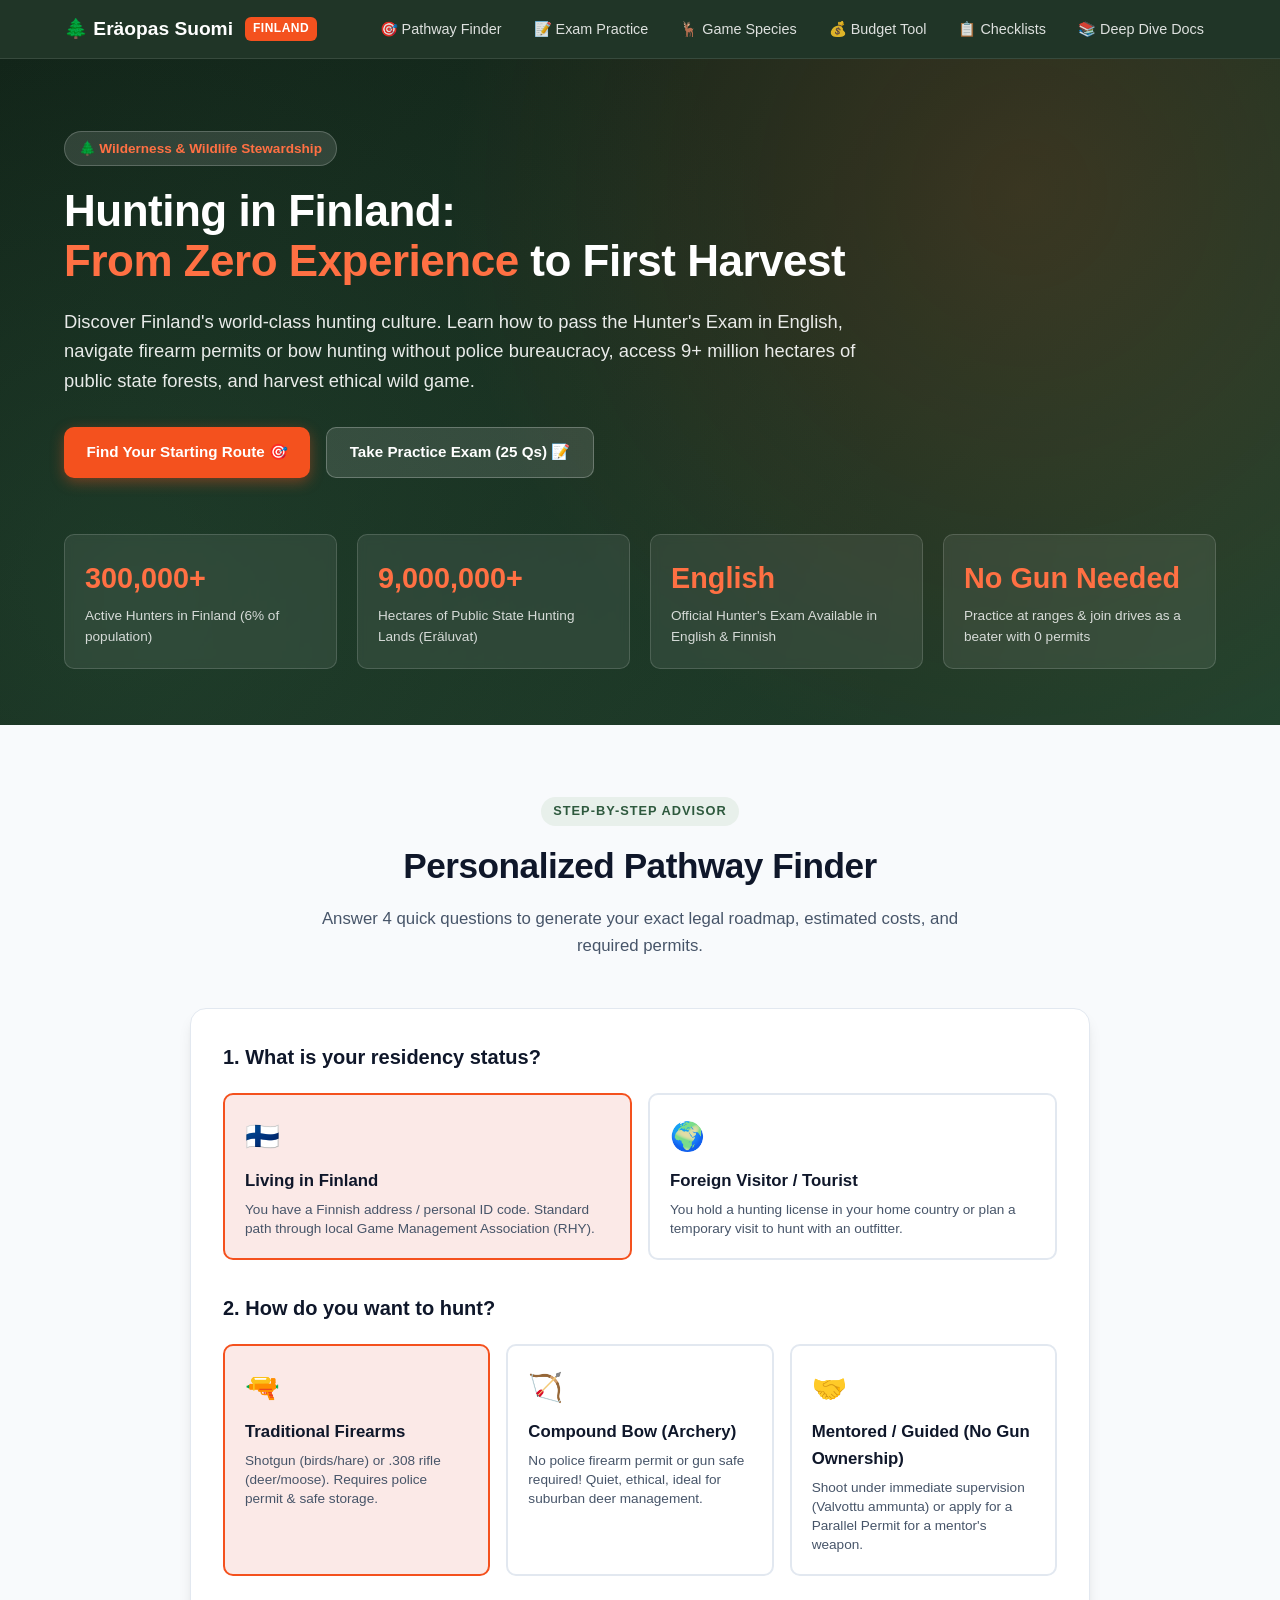
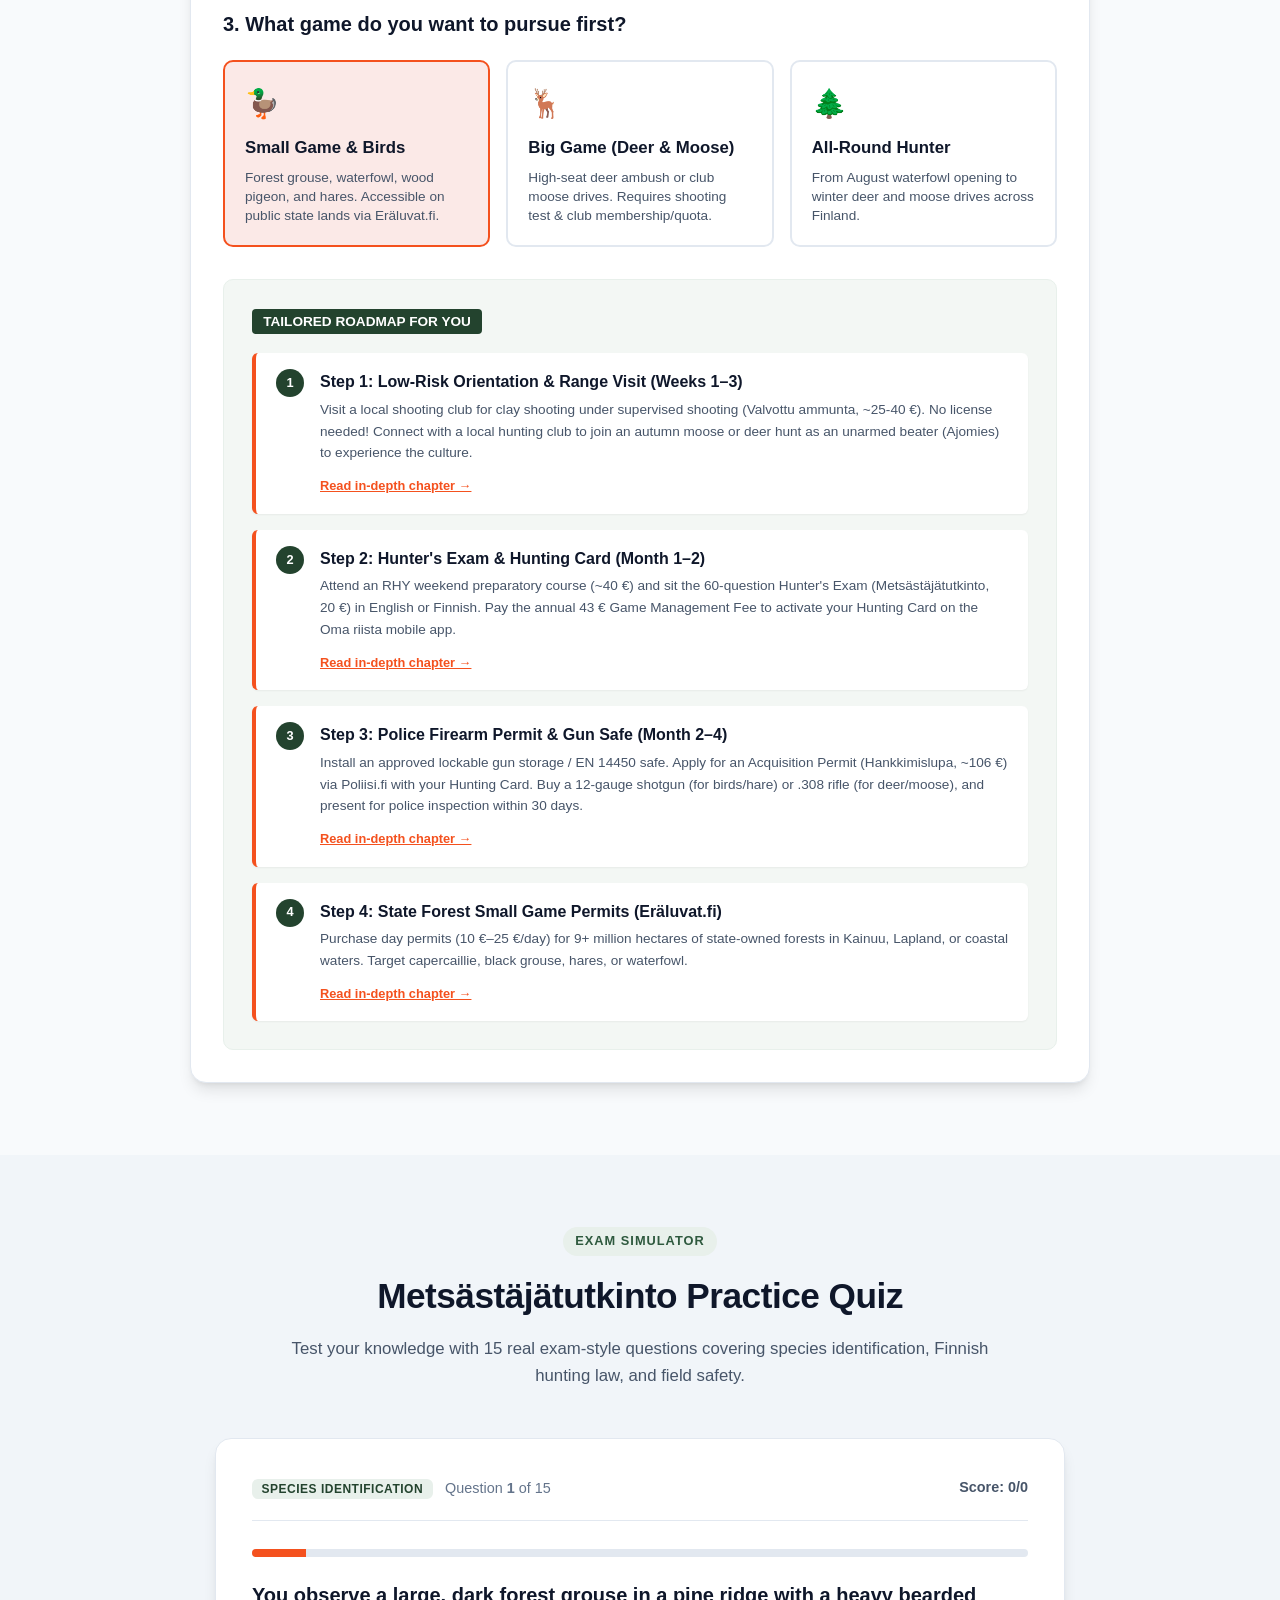
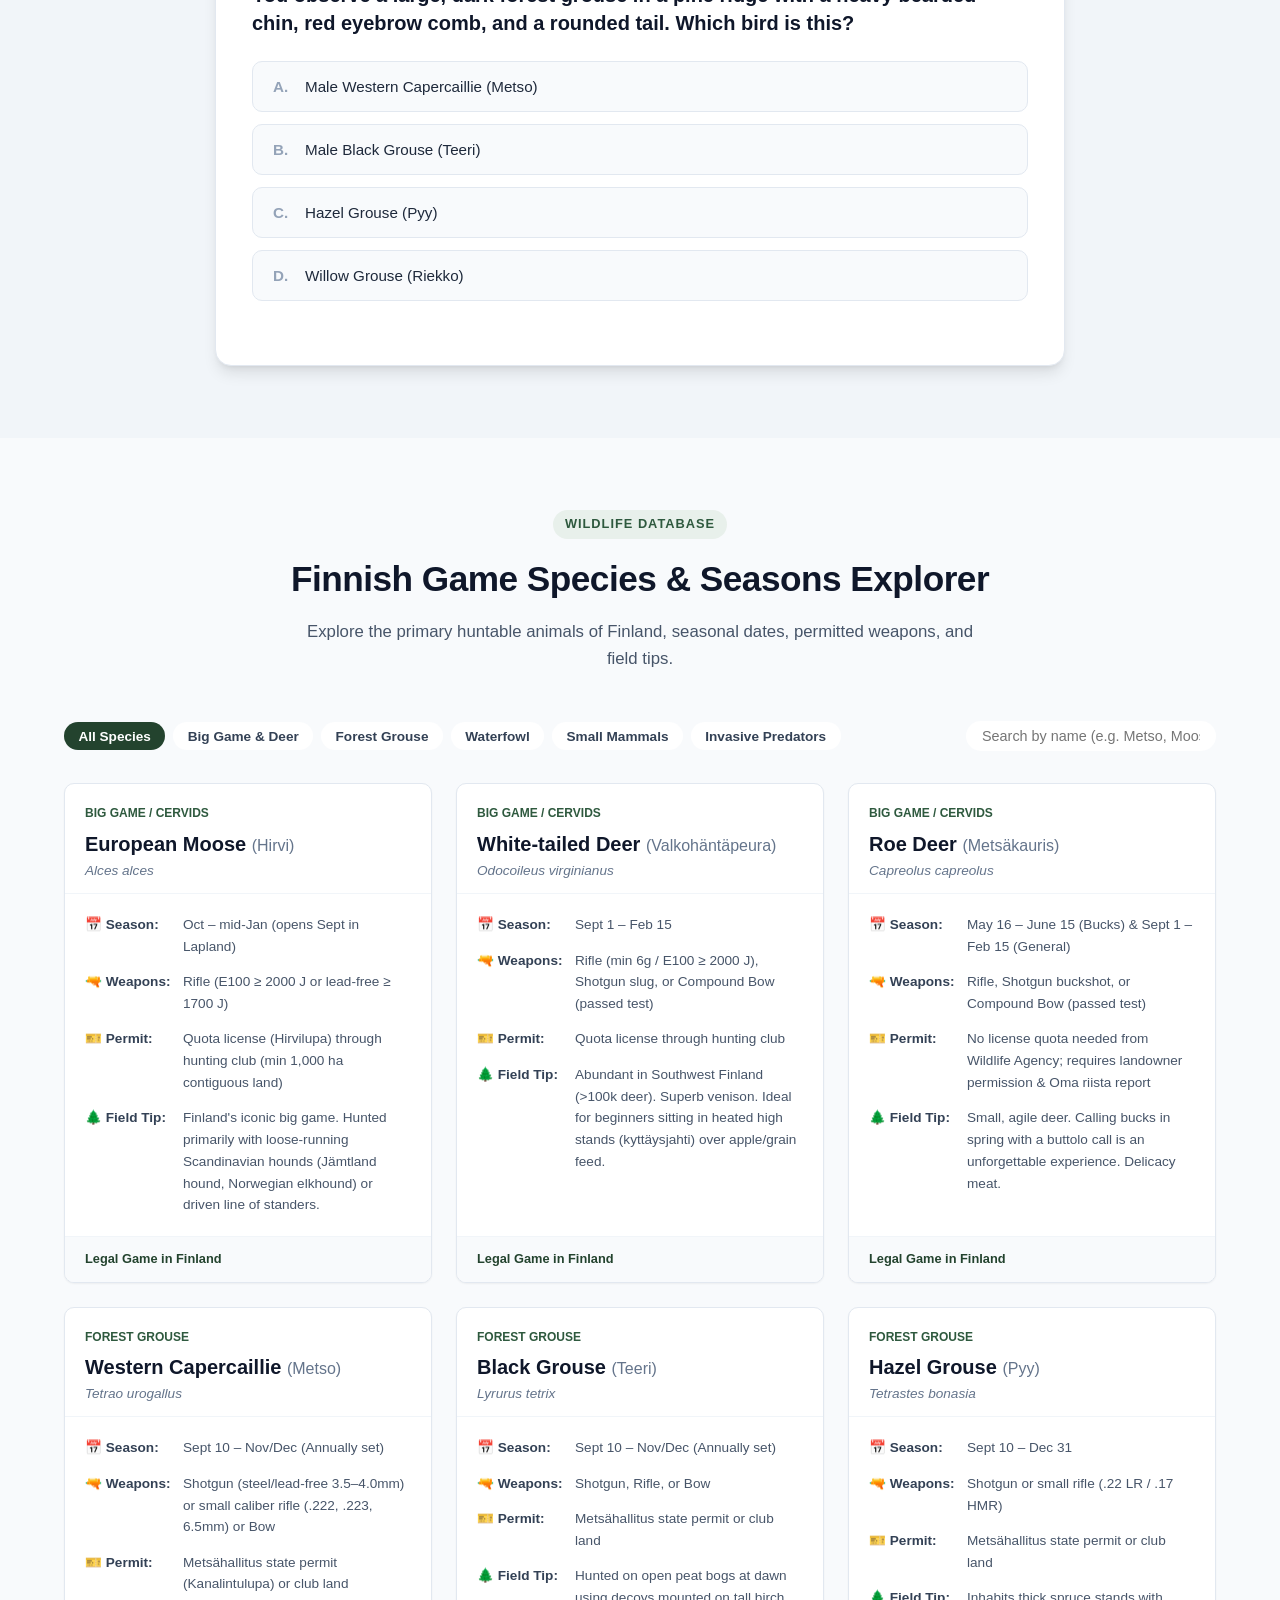
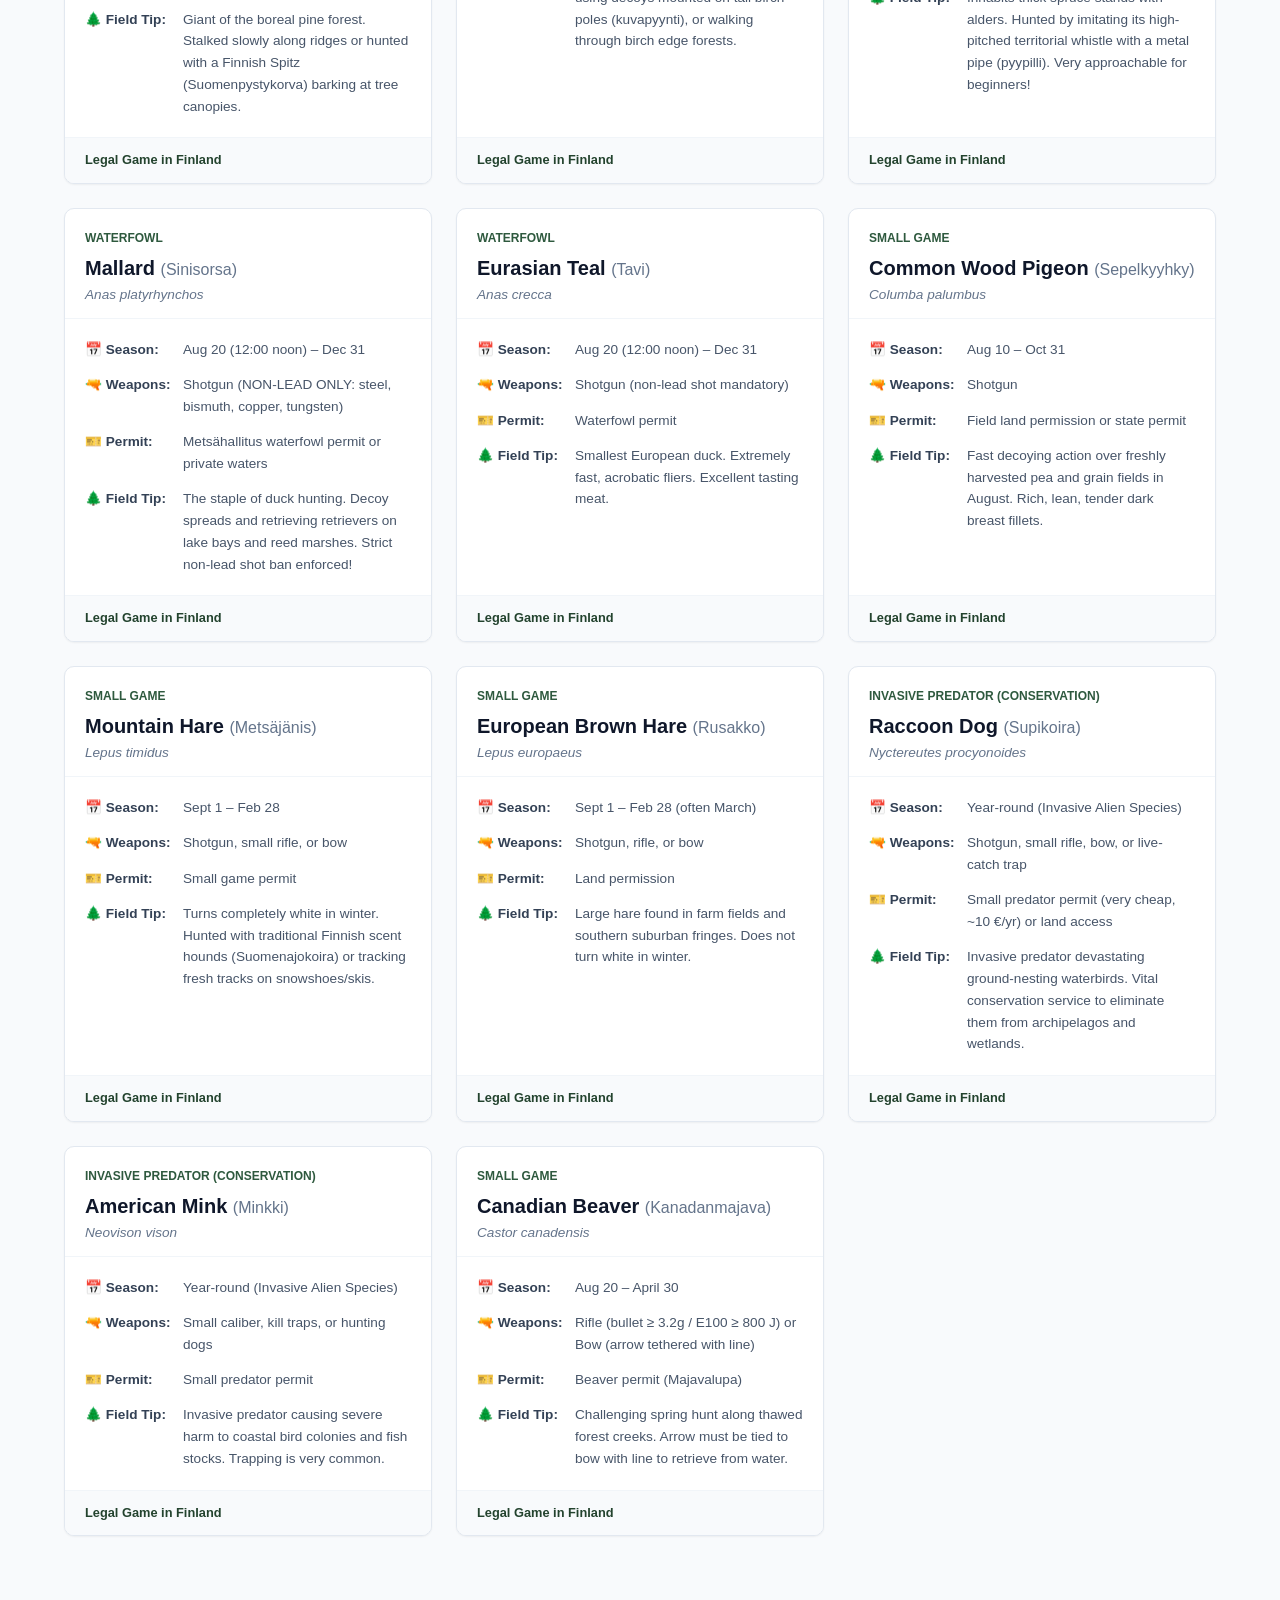
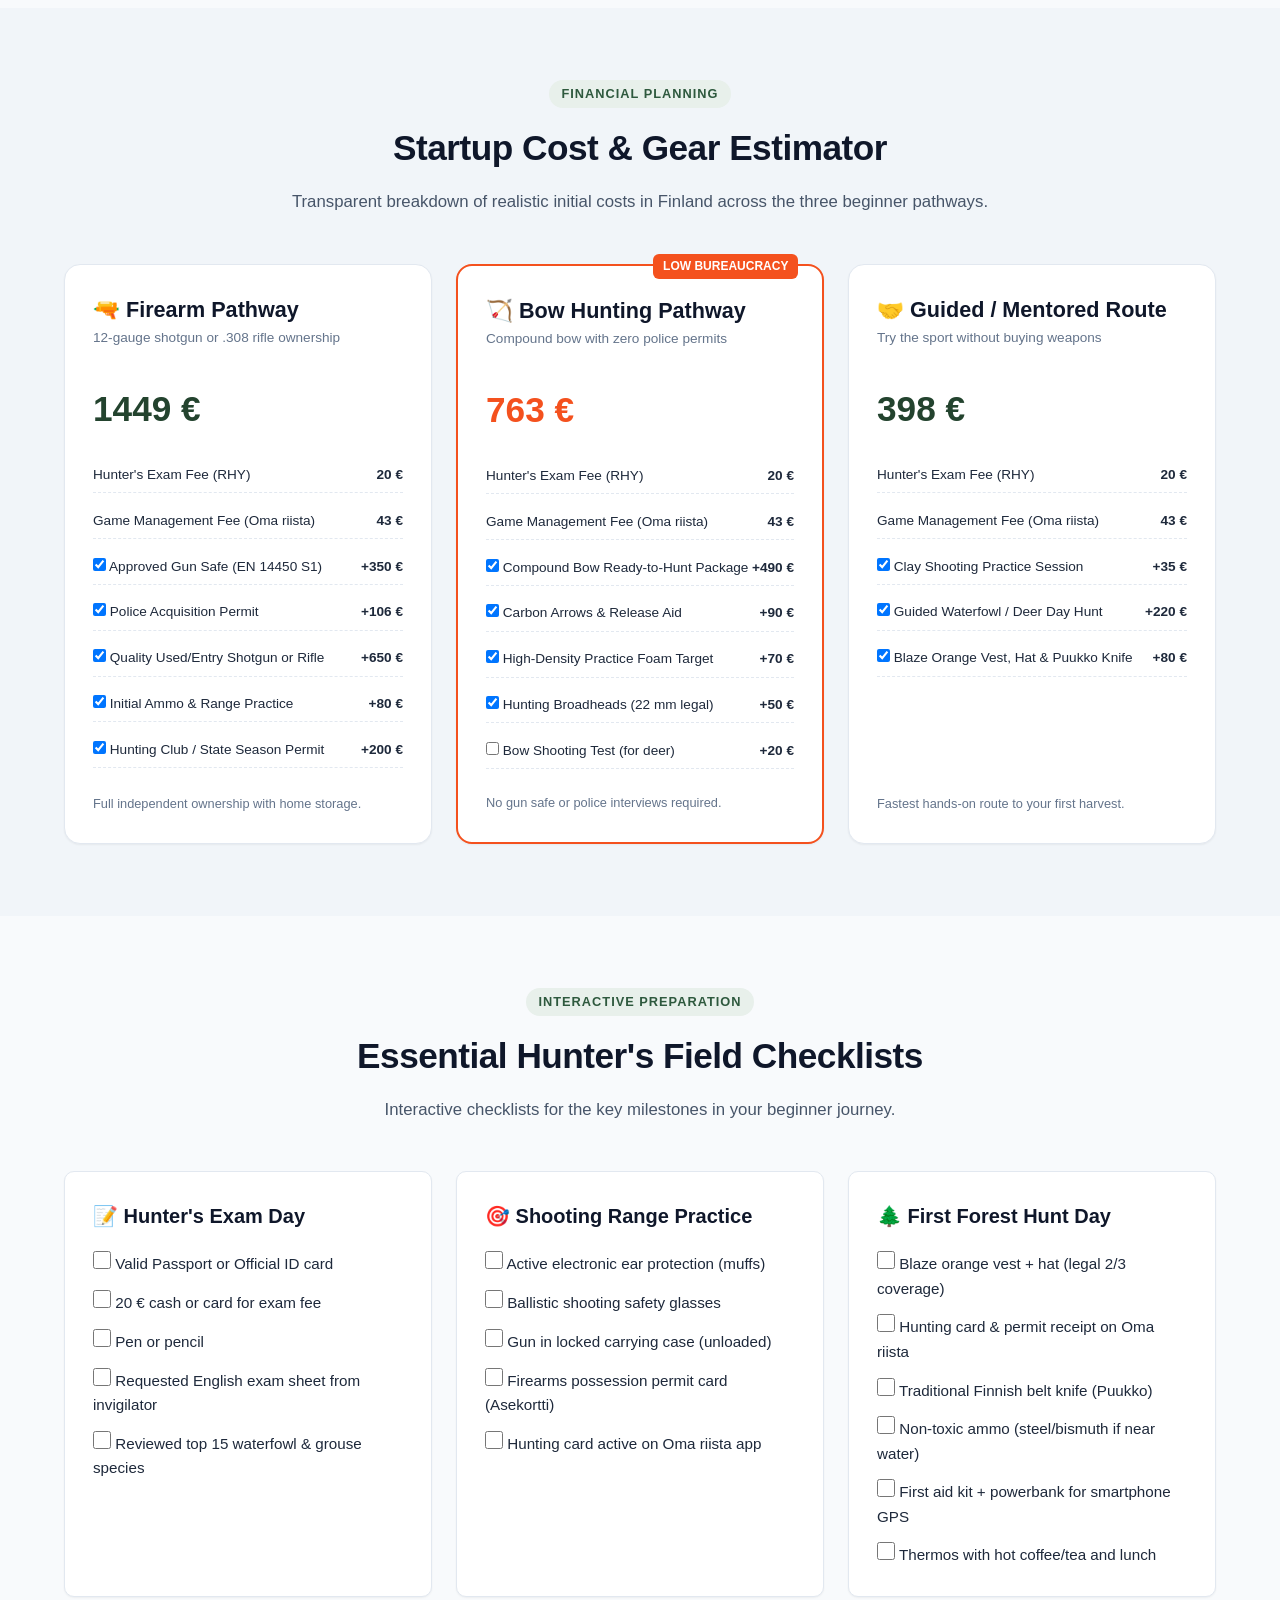
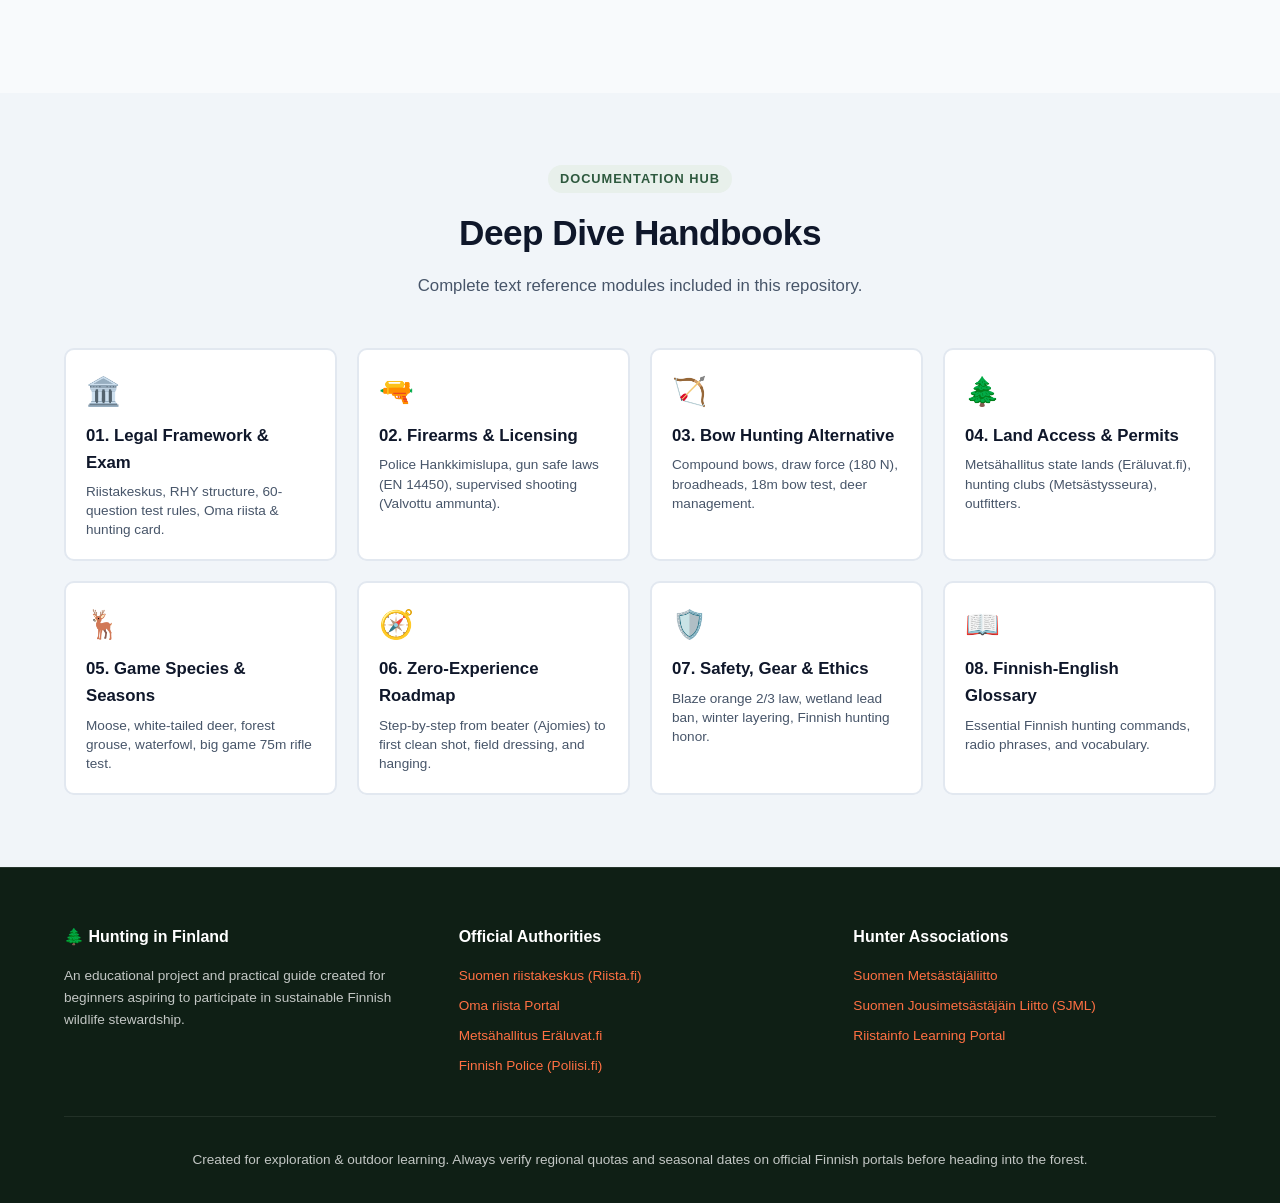
==== index.html @ ea12ca32 "feat: initial commit of Hunting in Finland guide and interactive toolkit" ====
<!DOCTYPE html>
<html lang="en">
<head>
  <meta charset="UTF-8">
  <meta name="viewport" content="width=device-width, initial-scale=1.0">
  <title>Hunting in Finland: The Complete Beginner's Guide & Interactive Toolkit</title>
  <link rel="stylesheet" href="styles.css">
  <link rel="icon" href="data:image/svg+xml,<svg xmlns=%22http://www.w3.org/2000/svg%22 viewBox=%220 0 100 100%22><text y=%22.9em%22 font-size=%2290%22>🌲</text></svg>">
</head>
<body>

  <!-- Navigation Bar -->
  <header class="navbar">
    <div class="container">
      <a href="#" class="nav-brand">
        <span>🌲 Eräopas Suomi</span>
        <span class="badge-fi">FINLAND</span>
      </a>
      <nav aria-label="Main Navigation">
        <ul class="nav-links">
          <li><a href="#wizard">🎯 Pathway Finder</a></li>
          <li><a href="#quiz">📝 Exam Practice</a></li>
          <li><a href="#species">🦌 Game Species</a></li>
          <li><a href="#calculator">💰 Budget Tool</a></li>
          <li><a href="#checklists">📋 Checklists</a></li>
          <li><a href="#docs">📚 Deep Dive Docs</a></li>
        </ul>
      </nav>
    </div>
  </header>

  <!-- Hero Section -->
  <section class="hero">
    <div class="container">
      <div class="hero-content">
        <div class="hero-tag">🌲 Wilderness & Wildlife Stewardship</div>
        <h1>Hunting in Finland: <br><span class="highlight">From Zero Experience</span> to First Harvest</h1>
        <p>
          Discover Finland's world-class hunting culture. Learn how to pass the Hunter's Exam in English, navigate firearm permits or bow hunting without police bureaucracy, access 9+ million hectares of public state forests, and harvest ethical wild game.
        </p>
        <div class="hero-actions">
          <a href="#wizard" class="btn btn-primary">Find Your Starting Route 🎯</a>
          <a href="#quiz" class="btn btn-secondary">Take Practice Exam (25 Qs) 📝</a>
        </div>
      </div>

      <!-- Quick Highlights Grid -->
      <div class="hero-highlights">
        <div class="highlight-stat">
          <div class="stat-num">300,000+</div>
          <div class="stat-label">Active Hunters in Finland (6% of population)</div>
        </div>
        <div class="highlight-stat">
          <div class="stat-num">9,000,000+</div>
          <div class="stat-label">Hectares of Public State Hunting Lands (Eräluvat)</div>
        </div>
        <div class="highlight-stat">
          <div class="stat-num">English</div>
          <div class="stat-label">Official Hunter's Exam Available in English & Finnish</div>
        </div>
        <div class="highlight-stat">
          <div class="stat-num">No Gun Needed</div>
          <div class="stat-label">Practice at ranges & join drives as a beater with 0 permits</div>
        </div>
      </div>
    </div>
  </section>

  <!-- 1. Interactive Pathway Finder Wizard -->
  <section id="wizard" class="section">
    <div class="container">
      <div class="section-header">
        <span class="section-tag">Step-by-Step Advisor</span>
        <h2>Personalized Pathway Finder</h2>
        <p>Answer 4 quick questions to generate your exact legal roadmap, estimated costs, and required permits.</p>
      </div>

      <div class="wizard-card">
        <!-- Question 1: Residency -->
        <div class="wizard-step-title">1. What is your residency status?</div>
        <div class="wizard-options">
          <div class="option-box selected" data-step="residency" data-value="resident">
            <div class="opt-icon">🇫🇮</div>
            <h4>Living in Finland</h4>
            <p>You have a Finnish address / personal ID code. Standard path through local Game Management Association (RHY).</p>
          </div>
          <div class="option-box" data-step="residency" data-value="visitor">
            <div class="opt-icon">🌍</div>
            <h4>Foreign Visitor / Tourist</h4>
            <p>You hold a hunting license in your home country or plan a temporary visit to hunt with an outfitter.</p>
          </div>
        </div>

        <!-- Question 2: Weapon Preference -->
        <div class="wizard-step-title">2. How do you want to hunt?</div>
        <div class="wizard-options">
          <div class="option-box selected" data-step="weapon" data-value="gun">
            <div class="opt-icon">🔫</div>
            <h4>Traditional Firearms</h4>
            <p>Shotgun (birds/hare) or .308 rifle (deer/moose). Requires police permit & safe storage.</p>
          </div>
          <div class="option-box" data-step="weapon" data-value="bow">
            <div class="opt-icon">🏹</div>
            <h4>Compound Bow (Archery)</h4>
            <p>No police firearm permit or gun safe required! Quiet, ethical, ideal for suburban deer management.</p>
          </div>
          <div class="option-box" data-step="weapon" data-value="mentor">
            <div class="opt-icon">🤝</div>
            <h4>Mentored / Guided (No Gun Ownership)</h4>
            <p>Shoot under immediate supervision (Valvottu ammunta) or apply for a Parallel Permit for a mentor's weapon.</p>
          </div>
        </div>

        <!-- Question 3: Target Game -->
        <div class="wizard-step-title">3. What game do you want to pursue first?</div>
        <div class="wizard-options">
          <div class="option-box selected" data-step="target" data-value="small">
            <div class="opt-icon">🦆</div>
            <h4>Small Game & Birds</h4>
            <p>Forest grouse, waterfowl, wood pigeon, and hares. Accessible on public state lands via Eräluvat.fi.</p>
          </div>
          <div class="option-box" data-step="target" data-value="big">
            <div class="opt-icon">🦌</div>
            <h4>Big Game (Deer & Moose)</h4>
            <p>High-seat deer ambush or club moose drives. Requires shooting test & club membership/quota.</p>
          </div>
          <div class="option-box" data-step="target" data-value="all">
            <div class="opt-icon">🌲</div>
            <h4>All-Round Hunter</h4>
            <p>From August waterfowl opening to winter deer and moose drives across Finland.</p>
          </div>
        </div>

        <!-- Dynamic Output Box -->
        <div id="wizard-plan-output" class="wizard-results">
          <!-- Populated dynamically by app.js -->
        </div>
      </div>
    </div>
  </section>

  <!-- 2. Practice Quiz -->
  <section id="quiz" class="section" style="background-color: var(--color-slate-100);">
    <div class="container">
      <div class="section-header">
        <span class="section-tag">Exam Simulator</span>
        <h2>Metsästäjätutkinto Practice Quiz</h2>
        <p>Test your knowledge with 15 real exam-style questions covering species identification, Finnish hunting law, and field safety.</p>
      </div>

      <div class="quiz-container">
        <!-- Active Question View -->
        <div id="quiz-active-card">
          <div class="quiz-header">
            <div>
              <span id="quiz-category-tag" class="quiz-category-tag">Species Identification</span>
              <span style="font-size: 0.9rem; color: var(--color-slate-500); margin-left: 0.5rem;">
                Question <strong id="quiz-current-num">1</strong> of <span id="quiz-total-num">15</span>
              </span>
            </div>
            <div id="quiz-score-display" class="quiz-score-badge">Score: 0/0</div>
          </div>

          <div class="quiz-progress-bar">
            <div id="quiz-progress-fill" class="quiz-progress-fill"></div>
          </div>

          <div class="quiz-question-box">
            <h3 id="quiz-question-text">Loading question...</h3>
            <div id="quiz-answers-list" class="quiz-answers-list">
              <!-- Answer buttons inserted by JavaScript -->
            </div>
          </div>

          <div id="quiz-feedback-box" class="quiz-feedback-box" style="display: none;"></div>

          <div class="quiz-actions">
            <div></div>
            <button id="quiz-next-btn" class="btn btn-primary" style="display: none;">Next Question →</button>
          </div>
        </div>

        <!-- Results View -->
        <div id="quiz-results-card" style="display: none; text-align: center; padding: 2rem 1rem;">
          <div style="font-size: 3.5rem; margin-bottom: 1rem;">🎯</div>
          <h3 style="font-size: 1.8rem; margin-bottom: 0.5rem; color: var(--color-slate-900);">Quiz Completed!</h3>
          <p style="color: var(--color-slate-600); margin-bottom: 1.5rem;">Here is how you scored on the simulated Finnish Hunter's Exam:</p>
          <div id="quiz-final-score" style="font-size: 2.5rem; font-weight: 800; color: var(--color-pine-700); margin-bottom: 0.5rem;">0 / 15</div>
          <div id="quiz-pass-status" style="font-weight: 700; font-size: 1.1rem; margin-bottom: 2rem;">Evaluating...</div>
          <button id="quiz-restart-btn" class="btn btn-primary">Retake Quiz 🔄</button>
        </div>
      </div>
    </div>
  </section>

  <!-- 3. Species Explorer -->
  <section id="species" class="section">
    <div class="container">
      <div class="section-header">
        <span class="section-tag">Wildlife Database</span>
        <h2>Finnish Game Species & Seasons Explorer</h2>
        <p>Explore the primary huntable animals of Finland, seasonal dates, permitted weapons, and field tips.</p>
      </div>

      <div class="species-controls">
        <div class="species-filters">
          <button class="filter-chip active" data-cat="all">All Species</button>
          <button class="filter-chip" data-cat="big">Big Game & Deer</button>
          <button class="filter-chip" data-cat="grouse">Forest Grouse</button>
          <button class="filter-chip" data-cat="waterfowl">Waterfowl</button>
          <button class="filter-chip" data-cat="small">Small Mammals</button>
          <button class="filter-chip" data-cat="invasive">Invasive Predators</button>
        </div>
        <input type="text" id="species-search-input" class="species-search" placeholder="Search by name (e.g. Metso, Moose)..." aria-label="Search game species">
      </div>

      <div id="species-cards-container" class="species-grid">
        <!-- Populated dynamically by app.js -->
      </div>
    </div>
  </section>

  <!-- 4. Budget Calculator -->
  <section id="calculator" class="section" style="background-color: var(--color-slate-100);">
    <div class="container">
      <div class="section-header">
        <span class="section-tag">Financial Planning</span>
        <h2>Startup Cost & Gear Estimator</h2>
        <p>Transparent breakdown of realistic initial costs in Finland across the three beginner pathways.</p>
      </div>

      <div class="calc-grid">
        <!-- Pathway 1: Traditional Firearms -->
        <div class="calc-column">
          <div class="calc-header">
            <h3>🔫 Firearm Pathway</h3>
            <p>12-gauge shotgun or .308 rifle ownership</p>
          </div>
          <div class="calc-total" id="calc-gun-total">1,449 €</div>
          <ul class="calc-items">
            <li class="calc-item">
              <span>Hunter's Exam Fee (RHY)</span>
              <span class="price">20 €</span>
            </li>
            <li class="calc-item">
              <span>Game Management Fee (Oma riista)</span>
              <span class="price">43 €</span>
            </li>
            <li class="calc-item">
              <label><input type="checkbox" id="cb-gun-safe" class="calc-toggle" checked> Approved Gun Safe (EN 14450 S1)</label>
              <span class="price">+350 €</span>
            </li>
            <li class="calc-item">
              <label><input type="checkbox" id="cb-gun-permit" class="calc-toggle" checked> Police Acquisition Permit</label>
              <span class="price">+106 €</span>
            </li>
            <li class="calc-item">
              <label><input type="checkbox" id="cb-gun-weapon" class="calc-toggle" checked> Quality Used/Entry Shotgun or Rifle</label>
              <span class="price">+650 €</span>
            </li>
            <li class="calc-item">
              <label><input type="checkbox" id="cb-gun-ammo" class="calc-toggle" checked> Initial Ammo & Range Practice</label>
              <span class="price">+80 €</span>
            </li>
            <li class="calc-item">
              <label><input type="checkbox" id="cb-gun-club" class="calc-toggle" checked> Hunting Club / State Season Permit</label>
              <span class="price">+200 €</span>
            </li>
          </ul>
          <p style="font-size: 0.8rem; color: var(--color-slate-500);">Full independent ownership with home storage.</p>
        </div>

        <!-- Pathway 2: Bow Hunting -->
        <div class="calc-column featured">
          <div class="featured-ribbon">Low Bureaucracy</div>
          <div class="calc-header">
            <h3>🏹 Bow Hunting Pathway</h3>
            <p>Compound bow with zero police permits</p>
          </div>
          <div class="calc-total" id="calc-bow-total" style="color: var(--color-orange-500);">713 €</div>
          <ul class="calc-items">
            <li class="calc-item">
              <span>Hunter's Exam Fee (RHY)</span>
              <span class="price">20 €</span>
            </li>
            <li class="calc-item">
              <span>Game Management Fee (Oma riista)</span>
              <span class="price">43 €</span>
            </li>
            <li class="calc-item">
              <label><input type="checkbox" id="cb-bow-pkg" class="calc-toggle" checked> Compound Bow Ready-to-Hunt Package</label>
              <span class="price">+490 €</span>
            </li>
            <li class="calc-item">
              <label><input type="checkbox" id="cb-bow-arrows" class="calc-toggle" checked> Carbon Arrows & Release Aid</label>
              <span class="price">+90 €</span>
            </li>
            <li class="calc-item">
              <label><input type="checkbox" id="cb-bow-target" class="calc-toggle" checked> High-Density Practice Foam Target</label>
              <span class="price">+70 €</span>
            </li>
            <li class="calc-item">
              <label><input type="checkbox" id="cb-bow-heads" class="calc-toggle" checked> Hunting Broadheads (22 mm legal)</label>
              <span class="price">+50 €</span>
            </li>
            <li class="calc-item">
              <label><input type="checkbox" id="cb-bow-test" class="calc-toggle"> Bow Shooting Test (for deer)</label>
              <span class="price">+20 €</span>
            </li>
          </ul>
          <p style="font-size: 0.8rem; color: var(--color-slate-500);">No gun safe or police interviews required.</p>
        </div>

        <!-- Pathway 3: Mentored / Guided -->
        <div class="calc-column">
          <div class="calc-header">
            <h3>🤝 Guided / Mentored Route</h3>
            <p>Try the sport without buying weapons</p>
          </div>
          <div class="calc-total" id="calc-guided-total">398 €</div>
          <ul class="calc-items">
            <li class="calc-item">
              <span>Hunter's Exam Fee (RHY)</span>
              <span class="price">20 €</span>
            </li>
            <li class="calc-item">
              <span>Game Management Fee (Oma riista)</span>
              <span class="price">43 €</span>
            </li>
            <li class="calc-item">
              <label><input type="checkbox" id="cb-guide-clay" class="calc-toggle" checked> Clay Shooting Practice Session</label>
              <span class="price">+35 €</span>
            </li>
            <li class="calc-item">
              <label><input type="checkbox" id="cb-guide-hunt" class="calc-toggle" checked> Guided Waterfowl / Deer Day Hunt</label>
              <span class="price">+220 €</span>
            </li>
            <li class="calc-item">
              <label><input type="checkbox" id="cb-guide-gear" class="calc-toggle" checked> Blaze Orange Vest, Hat & Puukko Knife</label>
              <span class="price">+80 €</span>
            </li>
          </ul>
          <p style="font-size: 0.8rem; color: var(--color-slate-500);">Fastest hands-on route to your first harvest.</p>
        </div>
      </div>
    </div>
  </section>

  <!-- 5. Field Checklists -->
  <section id="checklists" class="section">
    <div class="container">
      <div class="section-header">
        <span class="section-tag">Interactive Preparation</span>
        <h2>Essential Hunter's Field Checklists</h2>
        <p>Interactive checklists for the key milestones in your beginner journey.</p>
      </div>

      <div style="display: grid; grid-template-columns: repeat(auto-fit, minmax(320px, 1fr)); gap: 1.5rem;">
        <!-- Checklist 1: Exam Day -->
        <div class="checklist-card">
          <h3>📝 Hunter's Exam Day</h3>
          <ul class="check-items">
            <li class="check-item"><label><input type="checkbox"> <span>Valid Passport or Official ID card</span></label></li>
            <li class="check-item"><label><input type="checkbox"> <span>20 € cash or card for exam fee</span></label></li>
            <li class="check-item"><label><input type="checkbox"> <span>Pen or pencil</span></label></li>
            <li class="check-item"><label><input type="checkbox"> <span>Requested English exam sheet from invigilator</span></label></li>
            <li class="check-item"><label><input type="checkbox"> <span>Reviewed top 15 waterfowl & grouse species</span></label></li>
          </ul>
        </div>

        <!-- Checklist 2: Range Day -->
        <div class="checklist-card">
          <h3>🎯 Shooting Range Practice</h3>
          <ul class="check-items">
            <li class="check-item"><label><input type="checkbox"> <span>Active electronic ear protection (muffs)</span></label></li>
            <li class="check-item"><label><input type="checkbox"> <span>Ballistic shooting safety glasses</span></label></li>
            <li class="check-item"><label><input type="checkbox"> <span>Gun in locked carrying case (unloaded)</span></label></li>
            <li class="check-item"><label><input type="checkbox"> <span>Firearms possession permit card (Asekortti)</span></label></li>
            <li class="check-item"><label><input type="checkbox"> <span>Hunting card active on Oma riista app</span></label></li>
          </ul>
        </div>

        <!-- Checklist 3: First Hunt Day -->
        <div class="checklist-card">
          <h3>🌲 First Forest Hunt Day</h3>
          <ul class="check-items">
            <li class="check-item"><label><input type="checkbox"> <span>Blaze orange vest + hat (legal 2/3 coverage)</span></label></li>
            <li class="check-item"><label><input type="checkbox"> <span>Hunting card & permit receipt on Oma riista</span></label></li>
            <li class="check-item"><label><input type="checkbox"> <span>Traditional Finnish belt knife (Puukko)</span></label></li>
            <li class="check-item"><label><input type="checkbox"> <span>Non-toxic ammo (steel/bismuth if near water)</span></label></li>
            <li class="check-item"><label><input type="checkbox"> <span>First aid kit + powerbank for smartphone GPS</span></label></li>
            <li class="check-item"><label><input type="checkbox"> <span>Thermos with hot coffee/tea and lunch</span></label></li>
          </ul>
        </div>
      </div>
    </div>
  </section>

  <!-- 6. Deep Dive Documentation Directory -->
  <section id="docs" class="section" style="background-color: var(--color-slate-100);">
    <div class="container">
      <div class="section-header">
        <span class="section-tag">Documentation Hub</span>
        <h2>Deep Dive Handbooks</h2>
        <p>Complete text reference modules included in this repository.</p>
      </div>

      <div style="display: grid; grid-template-columns: repeat(auto-fit, minmax(260px, 1fr)); gap: 1.25rem;">
        <a href="docs/01_legal_framework_and_exam.md" target="_blank" class="option-box" style="text-decoration:none;">
          <div class="opt-icon">🏛️</div>
          <h4>01. Legal Framework & Exam</h4>
          <p>Riistakeskus, RHY structure, 60-question test rules, Oma riista & hunting card.</p>
        </a>
        <a href="docs/02_firearms_and_licensing.md" target="_blank" class="option-box" style="text-decoration:none;">
          <div class="opt-icon">🔫</div>
          <h4>02. Firearms & Licensing</h4>
          <p>Police Hankkimislupa, gun safe laws (EN 14450), supervised shooting (Valvottu ammunta).</p>
        </a>
        <a href="docs/03_bow_hunting_alternative.md" target="_blank" class="option-box" style="text-decoration:none;">
          <div class="opt-icon">🏹</div>
          <h4>03. Bow Hunting Alternative</h4>
          <p>Compound bows, draw force (180 N), broadheads, 18m bow test, deer management.</p>
        </a>
        <a href="docs/04_land_access_and_permits.md" target="_blank" class="option-box" style="text-decoration:none;">
          <div class="opt-icon">🌲</div>
          <h4>04. Land Access & Permits</h4>
          <p>Metsähallitus state lands (Eräluvat.fi), hunting clubs (Metsästysseura), outfitters.</p>
        </a>
        <a href="docs/05_game_species_and_seasons.md" target="_blank" class="option-box" style="text-decoration:none;">
          <div class="opt-icon">🦌</div>
          <h4>05. Game Species & Seasons</h4>
          <p>Moose, white-tailed deer, forest grouse, waterfowl, big game 75m rifle test.</p>
        </a>
        <a href="docs/06_zero_experience_roadmap.md" target="_blank" class="option-box" style="text-decoration:none;">
          <div class="opt-icon">🧭</div>
          <h4>06. Zero-Experience Roadmap</h4>
          <p>Step-by-step from beater (Ajomies) to first clean shot, field dressing, and hanging.</p>
        </a>
        <a href="docs/07_safety_gear_and_ethics.md" target="_blank" class="option-box" style="text-decoration:none;">
          <div class="opt-icon">🛡️</div>
          <h4>07. Safety, Gear & Ethics</h4>
          <p>Blaze orange 2/3 law, wetland lead ban, winter layering, Finnish hunting honor.</p>
        </a>
        <a href="docs/08_finnish_hunting_glossary.md" target="_blank" class="option-box" style="text-decoration:none;">
          <div class="opt-icon">📖</div>
          <h4>08. Finnish-English Glossary</h4>
          <p>Essential Finnish hunting commands, radio phrases, and vocabulary.</p>
        </a>
      </div>
    </div>
  </section>

  <!-- Footer -->
  <footer>
    <div class="container">
      <div class="footer-grid">
        <div class="footer-col">
          <h4>🌲 Hunting in Finland</h4>
          <p>An educational project and practical guide created for beginners aspiring to participate in sustainable Finnish wildlife stewardship.</p>
        </div>
        <div class="footer-col">
          <h4>Official Authorities</h4>
          <ul>
            <li><a href="https://riista.fi" target="_blank" rel="noopener">Suomen riistakeskus (Riista.fi)</a></li>
            <li><a href="https://oma.riista.fi" target="_blank" rel="noopener">Oma riista Portal</a></li>
            <li><a href="https://www.eraluvat.fi" target="_blank" rel="noopener">Metsähallitus Eräluvat.fi</a></li>
            <li><a href="https://poliisi.fi" target="_blank" rel="noopener">Finnish Police (Poliisi.fi)</a></li>
          </ul>
        </div>
        <div class="footer-col">
          <h4>Hunter Associations</h4>
          <ul>
            <li><a href="https://metsastajaliitto.fi" target="_blank" rel="noopener">Suomen Metsästäjäliitto</a></li>
            <li><a href="https://www.jousimetsastys.fi" target="_blank" rel="noopener">Suomen Jousimetsästäjäin Liitto (SJML)</a></li>
            <li><a href="https://riistainfo.fi" target="_blank" rel="noopener">Riistainfo Learning Portal</a></li>
          </ul>
        </div>
      </div>
      <div class="footer-bottom">
        <p>Created for exploration & outdoor learning. Always verify regional quotas and seasonal dates on official Finnish portals before heading into the forest.</p>
      </div>
    </div>
  </footer>

  <script src="app.js"></script>
</body>
</html>
---- styles.css ----
/* ==========================================================================
   Hunting in Finland — Modern Nordic Outdoor Design System
   ========================================================================== */

:root {
  --color-pine-900: #0f1f15;
  --color-pine-800: #172d1f;
  --color-pine-700: #23432e;
  --color-pine-600: #2e593e;
  --color-pine-500: #3c7451;
  --color-pine-100: #e8f0eb;
  --color-pine-50:  #f3f7f4;

  --color-earth-800: #3e3226;
  --color-earth-700: #574635;
  --color-earth-600: #7d654c;
  --color-earth-100: #f4eee7;
  --color-earth-50:  #faf7f3;

  --color-orange-600: #d84315;
  --color-orange-500: #f4511e;
  --color-orange-400: #ff7043;
  --color-orange-100: #fbe9e7;

  --color-amber-500: #d97706;
  --color-amber-100: #fef3c7;

  --color-slate-900: #0f172a;
  --color-slate-800: #1e293b;
  --color-slate-700: #334155;
  --color-slate-600: #475569;
  --color-slate-500: #64748b;
  --color-slate-400: #94a3b8;
  --color-slate-200: #e2e8f0;
  --color-slate-100: #f1f5f9;
  --color-slate-50:  #f8fafc;

  --color-white: #ffffff;
  --color-success: #16a34a;
  --color-success-bg: #dcfce7;
  --color-danger: #dc2626;
  --color-danger-bg: #fee2e2;

  --font-family: -apple-system, BlinkMacSystemFont, "Segoe UI", Roboto, "Helvetica Neue", Arial, sans-serif;
  --font-mono: ui-monospace, SFMono-Regular, Menlo, Monaco, Consolas, monospace;

  --shadow-sm: 0 1px 2px 0 rgba(0, 0, 0, 0.05);
  --shadow-md: 0 4px 6px -1px rgba(0, 0, 0, 0.1), 0 2px 4px -2px rgba(0, 0, 0, 0.1);
  --shadow-lg: 0 10px 15px -3px rgba(0, 0, 0, 0.1), 0 4px 6px -4px rgba(0, 0, 0, 0.1);
  --shadow-xl: 0 20px 25px -5px rgba(0, 0, 0, 0.12), 0 8px 10px -6px rgba(0, 0, 0, 0.1);

  --radius-sm: 6px;
  --radius-md: 10px;
  --radius-lg: 16px;
  --radius-full: 9999px;
  --transition: all 0.2s cubic-bezier(0.4, 0, 0.2, 1);
}

/* Reset & Base */
*, *::before, *::after {
  box-sizing: border-box;
  margin: 0;
  padding: 0;
}

html {
  scroll-behavior: smooth;
  font-size: 16px;
}

body {
  font-family: var(--font-family);
  background-color: var(--color-slate-50);
  color: var(--color-slate-800);
  line-height: 1.6;
  -webkit-font-smoothing: antialiased;
}

/* Container */
.container {
  width: 100%;
  max-width: 1200px;
  margin: 0 auto;
  padding: 0 1.5rem;
}

/* Header & Navigation */
.navbar {
  position: sticky;
  top: 0;
  z-index: 100;
  background-color: rgba(23, 45, 31, 0.96);
  backdrop-filter: blur(8px);
  border-bottom: 1px solid rgba(255, 255, 255, 0.1);
  color: var(--color-white);
  padding: 0.85rem 0;
}

.navbar .container {
  display: flex;
  justify-content: space-between;
  align-items: center;
  flex-wrap: wrap;
  gap: 1rem;
}

.nav-brand {
  display: flex;
  align-items: center;
  gap: 0.75rem;
  font-weight: 700;
  font-size: 1.2rem;
  color: var(--color-white);
  text-decoration: none;
}

.nav-brand .badge-fi {
  background-color: var(--color-orange-500);
  color: var(--color-white);
  font-size: 0.75rem;
  font-weight: 800;
  padding: 0.15rem 0.5rem;
  border-radius: var(--radius-sm);
  letter-spacing: 0.5px;
}

.nav-links {
  display: flex;
  gap: 0.5rem;
  list-style: none;
  flex-wrap: wrap;
}

.nav-links a {
  color: rgba(255, 255, 255, 0.85);
  text-decoration: none;
  font-size: 0.9rem;
  font-weight: 500;
  padding: 0.4rem 0.75rem;
  border-radius: var(--radius-sm);
  transition: var(--transition);
}

.nav-links a:hover,
.nav-links a.active {
  background-color: rgba(255, 255, 255, 0.15);
  color: var(--color-white);
}

/* Hero Section */
.hero {
  background: linear-gradient(135deg, var(--color-pine-900) 0%, var(--color-pine-800) 50%, var(--color-pine-700) 100%);
  color: var(--color-white);
  padding: 4.5rem 0 3.5rem;
  position: relative;
  overflow: hidden;
}

.hero::before {
  content: "";
  position: absolute;
  top: 0; right: 0; bottom: 0; left: 0;
  background-image: radial-gradient(circle at 80% 20%, rgba(244, 81, 30, 0.15) 0%, transparent 50%),
                    radial-gradient(circle at 10% 80%, rgba(60, 116, 81, 0.25) 0%, transparent 60%);
  pointer-events: none;
}

.hero-content {
  position: relative;
  max-width: 800px;
}

.hero-tag {
  display: inline-flex;
  align-items: center;
  gap: 0.5rem;
  background-color: rgba(255, 255, 255, 0.12);
  border: 1px solid rgba(255, 255, 255, 0.2);
  color: var(--color-orange-400);
  font-size: 0.85rem;
  font-weight: 600;
  padding: 0.35rem 0.85rem;
  border-radius: var(--radius-full);
  margin-bottom: 1.25rem;
}

.hero h1 {
  font-size: 2.75rem;
  font-weight: 800;
  line-height: 1.15;
  margin-bottom: 1.25rem;
  letter-spacing: -0.5px;
}

.hero h1 span.highlight {
  color: var(--color-orange-400);
}

.hero p {
  font-size: 1.15rem;
  line-height: 1.6;
  color: rgba(255, 255, 255, 0.9);
  margin-bottom: 2rem;
}

.hero-actions {
  display: flex;
  gap: 1rem;
  flex-wrap: wrap;
}

.btn {
  display: inline-flex;
  align-items: center;
  justify-content: center;
  gap: 0.5rem;
  font-size: 0.95rem;
  font-weight: 600;
  padding: 0.75rem 1.4rem;
  border-radius: var(--radius-md);
  text-decoration: none;
  cursor: pointer;
  border: none;
  transition: var(--transition);
}

.btn-primary {
  background-color: var(--color-orange-500);
  color: var(--color-white);
  box-shadow: 0 4px 14px rgba(244, 81, 30, 0.4);
}

.btn-primary:hover {
  background-color: var(--color-orange-600);
  transform: translateY(-1px);
}

.btn-secondary {
  background-color: rgba(255, 255, 255, 0.12);
  color: var(--color-white);
  border: 1px solid rgba(255, 255, 255, 0.25);
}

.btn-secondary:hover {
  background-color: rgba(255, 255, 255, 0.22);
}

/* Highlights Grid */
.hero-highlights {
  display: grid;
  grid-template-columns: repeat(auto-fit, minmax(220px, 1fr));
  gap: 1.25rem;
  margin-top: 3.5rem;
}

.highlight-stat {
  background-color: rgba(255, 255, 255, 0.08);
  border: 1px solid rgba(255, 255, 255, 0.15);
  border-radius: var(--radius-md);
  padding: 1.25rem;
  backdrop-filter: blur(4px);
}

.highlight-stat .stat-num {
  font-size: 1.8rem;
  font-weight: 800;
  color: var(--color-orange-400);
}

.highlight-stat .stat-label {
  font-size: 0.85rem;
  color: rgba(255, 255, 255, 0.8);
  margin-top: 0.25rem;
}

/* Sections */
.section {
  padding: 4.5rem 0;
}

.section-header {
  text-align: center;
  max-width: 700px;
  margin: 0 auto 3rem;
}

.section-tag {
  display: inline-block;
  font-size: 0.8rem;
  font-weight: 700;
  text-transform: uppercase;
  letter-spacing: 1px;
  color: var(--color-pine-600);
  background-color: var(--color-pine-100);
  padding: 0.25rem 0.75rem;
  border-radius: var(--radius-full);
  margin-bottom: 0.75rem;
}

.section-header h2 {
  font-size: 2.2rem;
  font-weight: 800;
  color: var(--color-slate-900);
  margin-bottom: 0.75rem;
  letter-spacing: -0.5px;
}

.section-header p {
  color: var(--color-slate-600);
  font-size: 1.05rem;
}

/* Pathway Finder Wizard */
.wizard-card {
  background-color: var(--color-white);
  border: 1px solid var(--color-slate-200);
  border-radius: var(--radius-lg);
  box-shadow: var(--shadow-lg);
  padding: 2rem;
  max-width: 900px;
  margin: 0 auto;
}

.wizard-step-title {
  font-size: 1.25rem;
  font-weight: 700;
  color: var(--color-slate-900);
  margin-bottom: 1.25rem;
  display: flex;
  align-items: center;
  gap: 0.5rem;
}

.wizard-options {
  display: grid;
  grid-template-columns: repeat(auto-fit, minmax(240px, 1fr));
  gap: 1rem;
  margin-bottom: 2rem;
}

.option-box {
  border: 2px solid var(--color-slate-200);
  border-radius: var(--radius-md);
  padding: 1.25rem;
  cursor: pointer;
  transition: var(--transition);
  background-color: var(--color-white);
  text-align: left;
}

.option-box:hover {
  border-color: var(--color-pine-500);
  transform: translateY(-2px);
  box-shadow: var(--shadow-sm);
}

.option-box.selected {
  border-color: var(--color-orange-500);
  background-color: var(--color-orange-100);
}

.option-box .opt-icon {
  font-size: 1.75rem;
  margin-bottom: 0.5rem;
}

.option-box h4 {
  font-size: 1.05rem;
  font-weight: 700;
  color: var(--color-slate-900);
  margin-bottom: 0.35rem;
}

.option-box p {
  font-size: 0.85rem;
  color: var(--color-slate-600);
  line-height: 1.4;
}

.wizard-results {
  background-color: var(--color-pine-50);
  border: 1px solid var(--color-pine-100);
  border-radius: var(--radius-md);
  padding: 1.75rem;
  margin-top: 1.5rem;
}

.wizard-results h3 {
  color: var(--color-pine-800);
  font-size: 1.3rem;
  margin-bottom: 1rem;
}

.roadmap-steps {
  list-style: none;
  display: flex;
  flex-direction: column;
  gap: 1rem;
}

.roadmap-step-item {
  display: flex;
  gap: 1rem;
  background-color: var(--color-white);
  padding: 1rem 1.25rem;
  border-radius: var(--radius-sm);
  border-left: 4px solid var(--color-orange-500);
  box-shadow: var(--shadow-sm);
}

.step-badge {
  background-color: var(--color-pine-700);
  color: var(--color-white);
  font-weight: 700;
  font-size: 0.8rem;
  width: 28px;
  height: 28px;
  border-radius: var(--radius-full);
  display: flex;
  align-items: center;
  justify-content: center;
  flex-shrink: 0;
}

.step-details h4 {
  font-size: 1rem;
  color: var(--color-slate-900);
  margin-bottom: 0.25rem;
}

.step-details p {
  font-size: 0.85rem;
  color: var(--color-slate-600);
}

/* Practice Quiz */
.quiz-container {
  background-color: var(--color-white);
  border: 1px solid var(--color-slate-200);
  border-radius: var(--radius-lg);
  box-shadow: var(--shadow-lg);
  padding: 2.25rem;
  max-width: 850px;
  margin: 0 auto;
}

.quiz-header {
  display: flex;
  justify-content: space-between;
  align-items: center;
  padding-bottom: 1.25rem;
  margin-bottom: 1.75rem;
  border-bottom: 1px solid var(--color-slate-200);
}

.quiz-progress-bar {
  width: 100%;
  height: 8px;
  background-color: var(--color-slate-200);
  border-radius: var(--radius-full);
  overflow: hidden;
  margin-bottom: 1.5rem;
}

.quiz-progress-fill {
  height: 100%;
  background-color: var(--color-orange-500);
  transition: width 0.3s ease;
  width: 4%;
}

.quiz-category-tag {
  font-size: 0.75rem;
  font-weight: 700;
  text-transform: uppercase;
  letter-spacing: 0.5px;
  background-color: var(--color-pine-100);
  color: var(--color-pine-700);
  padding: 0.2rem 0.6rem;
  border-radius: var(--radius-sm);
}

.quiz-question-box h3 {
  font-size: 1.25rem;
  font-weight: 700;
  color: var(--color-slate-900);
  margin-bottom: 1.5rem;
  line-height: 1.4;
}

.quiz-answers-list {
  display: flex;
  flex-direction: column;
  gap: 0.75rem;
  margin-bottom: 1.75rem;
}

.quiz-answer-btn {
  display: flex;
  align-items: center;
  gap: 0.75rem;
  width: 100%;
  text-align: left;
  background-color: var(--color-slate-50);
  border: 1.5px solid var(--color-slate-200);
  border-radius: var(--radius-md);
  padding: 1rem 1.25rem;
  font-size: 0.95rem;
  font-weight: 500;
  color: var(--color-slate-800);
  cursor: pointer;
  transition: var(--transition);
}

.quiz-answer-btn:hover:not(:disabled) {
  background-color: var(--color-white);
  border-color: var(--color-pine-600);
  transform: translateX(4px);
}

.quiz-answer-btn.correct {
  background-color: var(--color-success-bg);
  border-color: var(--color-success);
  color: #14532d;
  font-weight: 600;
}

.quiz-answer-btn.incorrect {
  background-color: var(--color-danger-bg);
  border-color: var(--color-danger);
  color: #7f1d1d;
}

.quiz-feedback-box {
  background-color: var(--color-pine-50);
  border-left: 4px solid var(--color-pine-600);
  padding: 1.25rem;
  border-radius: var(--radius-sm);
  margin-bottom: 1.5rem;
  font-size: 0.9rem;
  line-height: 1.5;
}

.quiz-feedback-box.error {
  background-color: var(--color-danger-bg);
  border-left-color: var(--color-danger);
}

.quiz-actions {
  display: flex;
  justify-content: space-between;
  align-items: center;
}

.quiz-score-badge {
  font-size: 0.9rem;
  font-weight: 600;
  color: var(--color-slate-600);
}

/* Species Explorer */
.species-controls {
  display: flex;
  justify-content: space-between;
  align-items: center;
  flex-wrap: wrap;
  gap: 1rem;
  margin-bottom: 2rem;
}

.species-filters {
  display: flex;
  gap: 0.5rem;
  flex-wrap: wrap;
}

.filter-chip {
  background-color: var(--color-white);
  border: 1px solid var(--color-slate-300);
  border-radius: var(--radius-full);
  padding: 0.4rem 0.9rem;
  font-size: 0.85rem;
  font-weight: 600;
  color: var(--color-slate-700);
  cursor: pointer;
  transition: var(--transition);
}

.filter-chip:hover,
.filter-chip.active {
  background-color: var(--color-pine-700);
  color: var(--color-white);
  border-color: var(--color-pine-700);
}

.species-search {
  padding: 0.45rem 1rem;
  border: 1px solid var(--color-slate-300);
  border-radius: var(--radius-full);
  font-size: 0.9rem;
  width: 250px;
}

.species-grid {
  display: grid;
  grid-template-columns: repeat(auto-fill, minmax(320px, 1fr));
  gap: 1.5rem;
}

.species-card {
  background-color: var(--color-white);
  border: 1px solid var(--color-slate-200);
  border-radius: var(--radius-md);
  box-shadow: var(--shadow-sm);
  overflow: hidden;
  display: flex;
  flex-direction: column;
  transition: var(--transition);
}

.species-card:hover {
  transform: translateY(-4px);
  box-shadow: var(--shadow-md);
  border-color: var(--color-slate-300);
}

.species-card-header {
  padding: 1.25rem 1.25rem 0.75rem;
  border-bottom: 1px solid var(--color-slate-100);
}

.species-card-tag {
  font-size: 0.75rem;
  font-weight: 700;
  text-transform: uppercase;
  color: var(--color-pine-600);
  margin-bottom: 0.25rem;
}

.species-card-header h3 {
  font-size: 1.25rem;
  font-weight: 700;
  color: var(--color-slate-900);
}

.species-card-header .latin-name {
  font-size: 0.85rem;
  font-style: italic;
  color: var(--color-slate-500);
}

.species-card-body {
  padding: 1.25rem;
  flex-grow: 1;
  display: flex;
  flex-direction: column;
  gap: 0.85rem;
  font-size: 0.85rem;
}

.info-row {
  display: flex;
  align-items: flex-start;
  gap: 0.5rem;
}

.info-label {
  font-weight: 700;
  color: var(--color-slate-700);
  min-width: 90px;
}

.info-value {
  color: var(--color-slate-600);
  flex-grow: 1;
}

.species-card-footer {
  background-color: var(--color-slate-50);
  padding: 0.75rem 1.25rem;
  border-top: 1px solid var(--color-slate-100);
  font-size: 0.8rem;
  color: var(--color-pine-700);
  font-weight: 600;
}

/* Calculator */
.calc-grid {
  display: grid;
  grid-template-columns: repeat(auto-fit, minmax(320px, 1fr));
  gap: 1.5rem;
}

.calc-column {
  background-color: var(--color-white);
  border: 1px solid var(--color-slate-200);
  border-radius: var(--radius-lg);
  box-shadow: var(--shadow-sm);
  padding: 1.75rem;
  display: flex;
  flex-direction: column;
}

.calc-column.featured {
  border: 2px solid var(--color-orange-500);
  position: relative;
}

.featured-ribbon {
  position: absolute;
  top: -12px;
  right: 1.5rem;
  background-color: var(--color-orange-500);
  color: var(--color-white);
  font-size: 0.75rem;
  font-weight: 700;
  padding: 0.2rem 0.6rem;
  border-radius: var(--radius-sm);
  text-transform: uppercase;
}

.calc-header {
  margin-bottom: 1.25rem;
}

.calc-header h3 {
  font-size: 1.35rem;
  color: var(--color-slate-900);
}

.calc-header p {
  font-size: 0.85rem;
  color: var(--color-slate-500);
}

.calc-total {
  font-size: 2.2rem;
  font-weight: 800;
  color: var(--color-pine-700);
  margin: 0.75rem 0 1.25rem;
}

.calc-items {
  list-style: none;
  display: flex;
  flex-direction: column;
  gap: 0.65rem;
  margin-bottom: 1.5rem;
  flex-grow: 1;
}

.calc-item {
  display: flex;
  justify-content: space-between;
  align-items: center;
  font-size: 0.85rem;
  padding: 0.4rem 0;
  border-bottom: 1px dashed var(--color-slate-200);
}

.calc-item .price {
  font-weight: 700;
  color: var(--color-slate-800);
}

/* Checklists */
.checklist-card {
  background-color: var(--color-white);
  border: 1px solid var(--color-slate-200);
  border-radius: var(--radius-md);
  box-shadow: var(--shadow-sm);
  padding: 1.75rem;
  margin-bottom: 1.5rem;
}

.checklist-card h3 {
  font-size: 1.25rem;
  color: var(--color-slate-900);
  margin-bottom: 1rem;
  display: flex;
  align-items: center;
  gap: 0.5rem;
}

.check-items {
  list-style: none;
  display: flex;
  flex-direction: column;
  gap: 0.65rem;
}

.check-item {
  display: flex;
  align-items: flex-start;
  gap: 0.75rem;
  font-size: 0.95rem;
  cursor: pointer;
}

.check-item input[type="checkbox"] {
  width: 18px;
  height: 18px;
  accent-color: var(--color-orange-500);
  margin-top: 3px;
  cursor: pointer;
}

.check-item.done span {
  text-decoration: line-through;
  color: var(--color-slate-400);
}

/* Footer */
footer {
  background-color: var(--color-pine-900);
  color: rgba(255, 255, 255, 0.75);
  padding: 3.5rem 0 2rem;
  border-top: 1px solid rgba(255, 255, 255, 0.1);
  font-size: 0.85rem;
}

footer a {
  color: var(--color-orange-400);
  text-decoration: none;
}

footer a:hover {
  text-decoration: underline;
}

.footer-grid {
  display: grid;
  grid-template-columns: repeat(auto-fit, minmax(220px, 1fr));
  gap: 2rem;
  margin-bottom: 2.5rem;
}

.footer-col h4 {
  color: var(--color-white);
  font-size: 1rem;
  margin-bottom: 1rem;
}

.footer-col ul {
  list-style: none;
  display: flex;
  flex-direction: column;
  gap: 0.5rem;
}

.footer-bottom {
  text-align: center;
  padding-top: 2rem;
  border-top: 1px solid rgba(255, 255, 255, 0.08);
}

/* Responsive adjustments */
@media (max-width: 768px) {
  .hero h1 {
    font-size: 2rem;
  }
  .section-header h2 {
    font-size: 1.75rem;
  }
  .species-controls {
    flex-direction: column;
    align-items: stretch;
  }
  .species-search {
    width: 100%;
  }
}
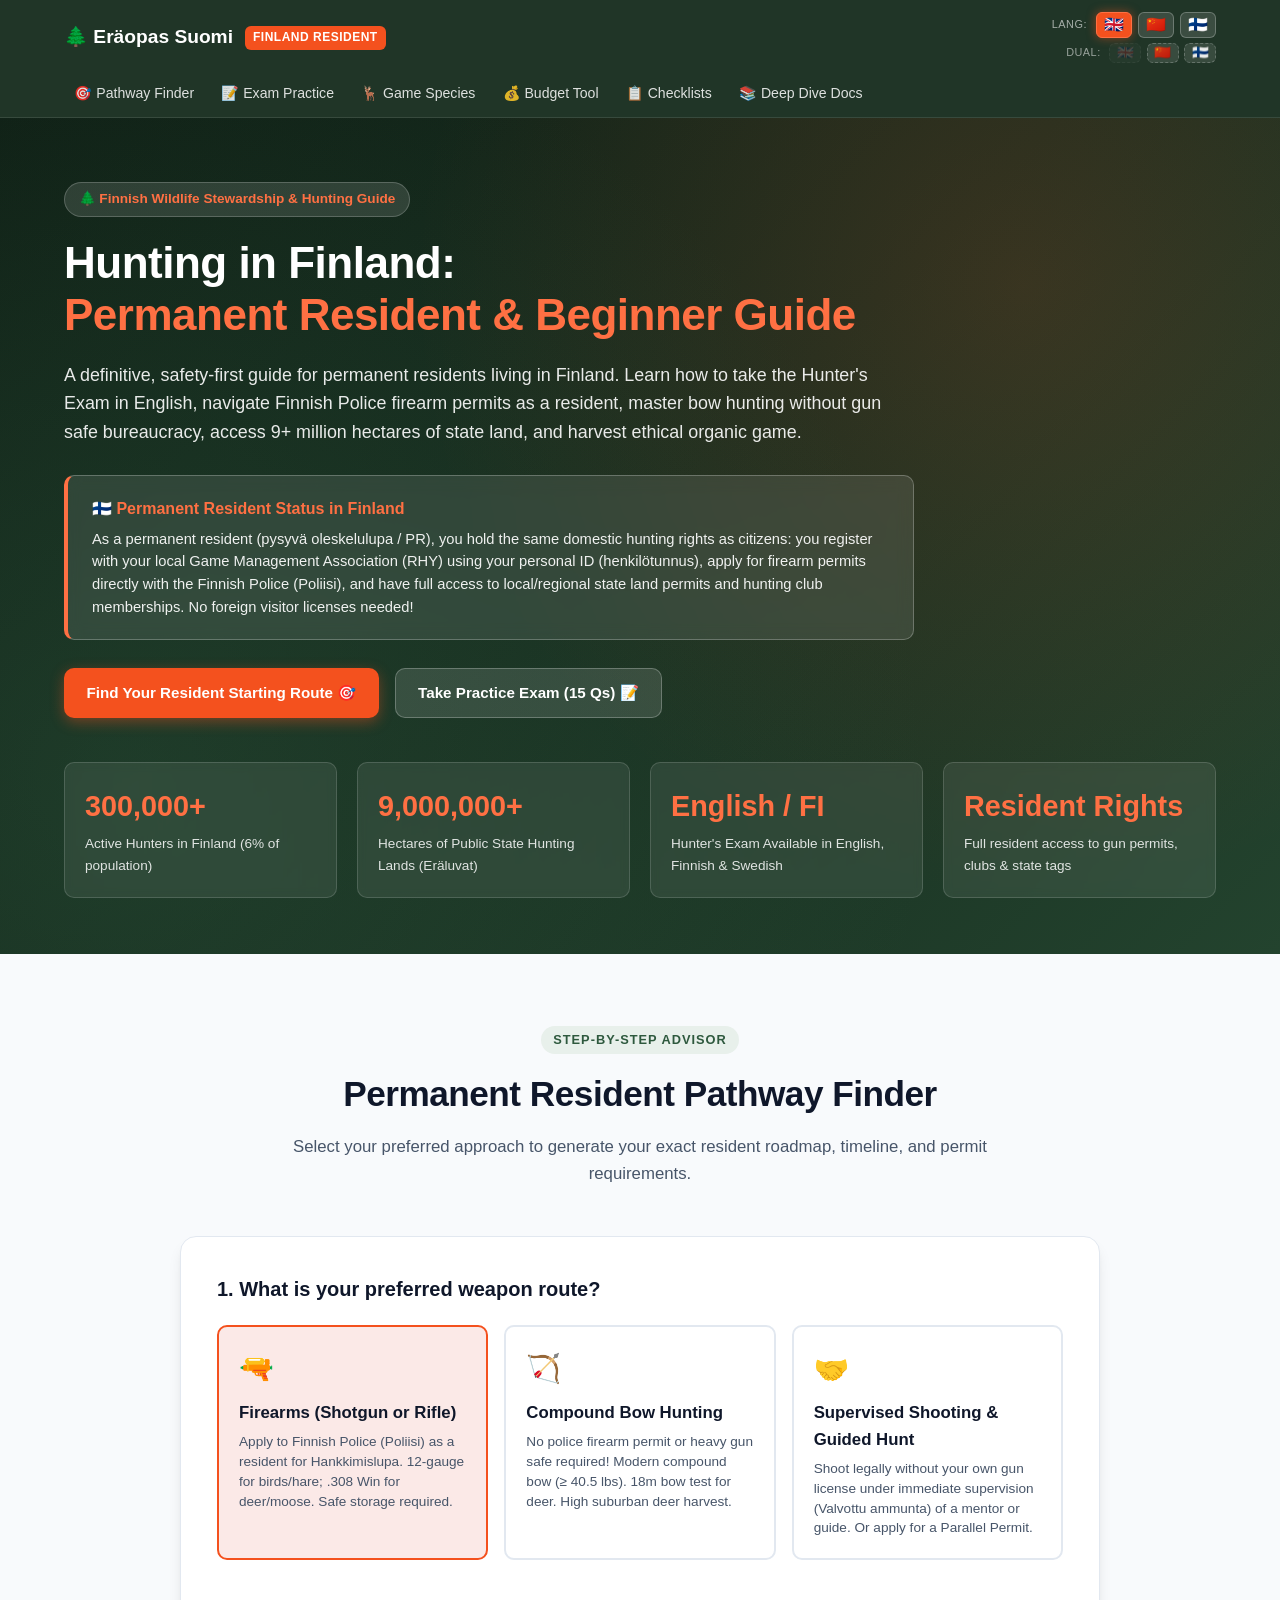
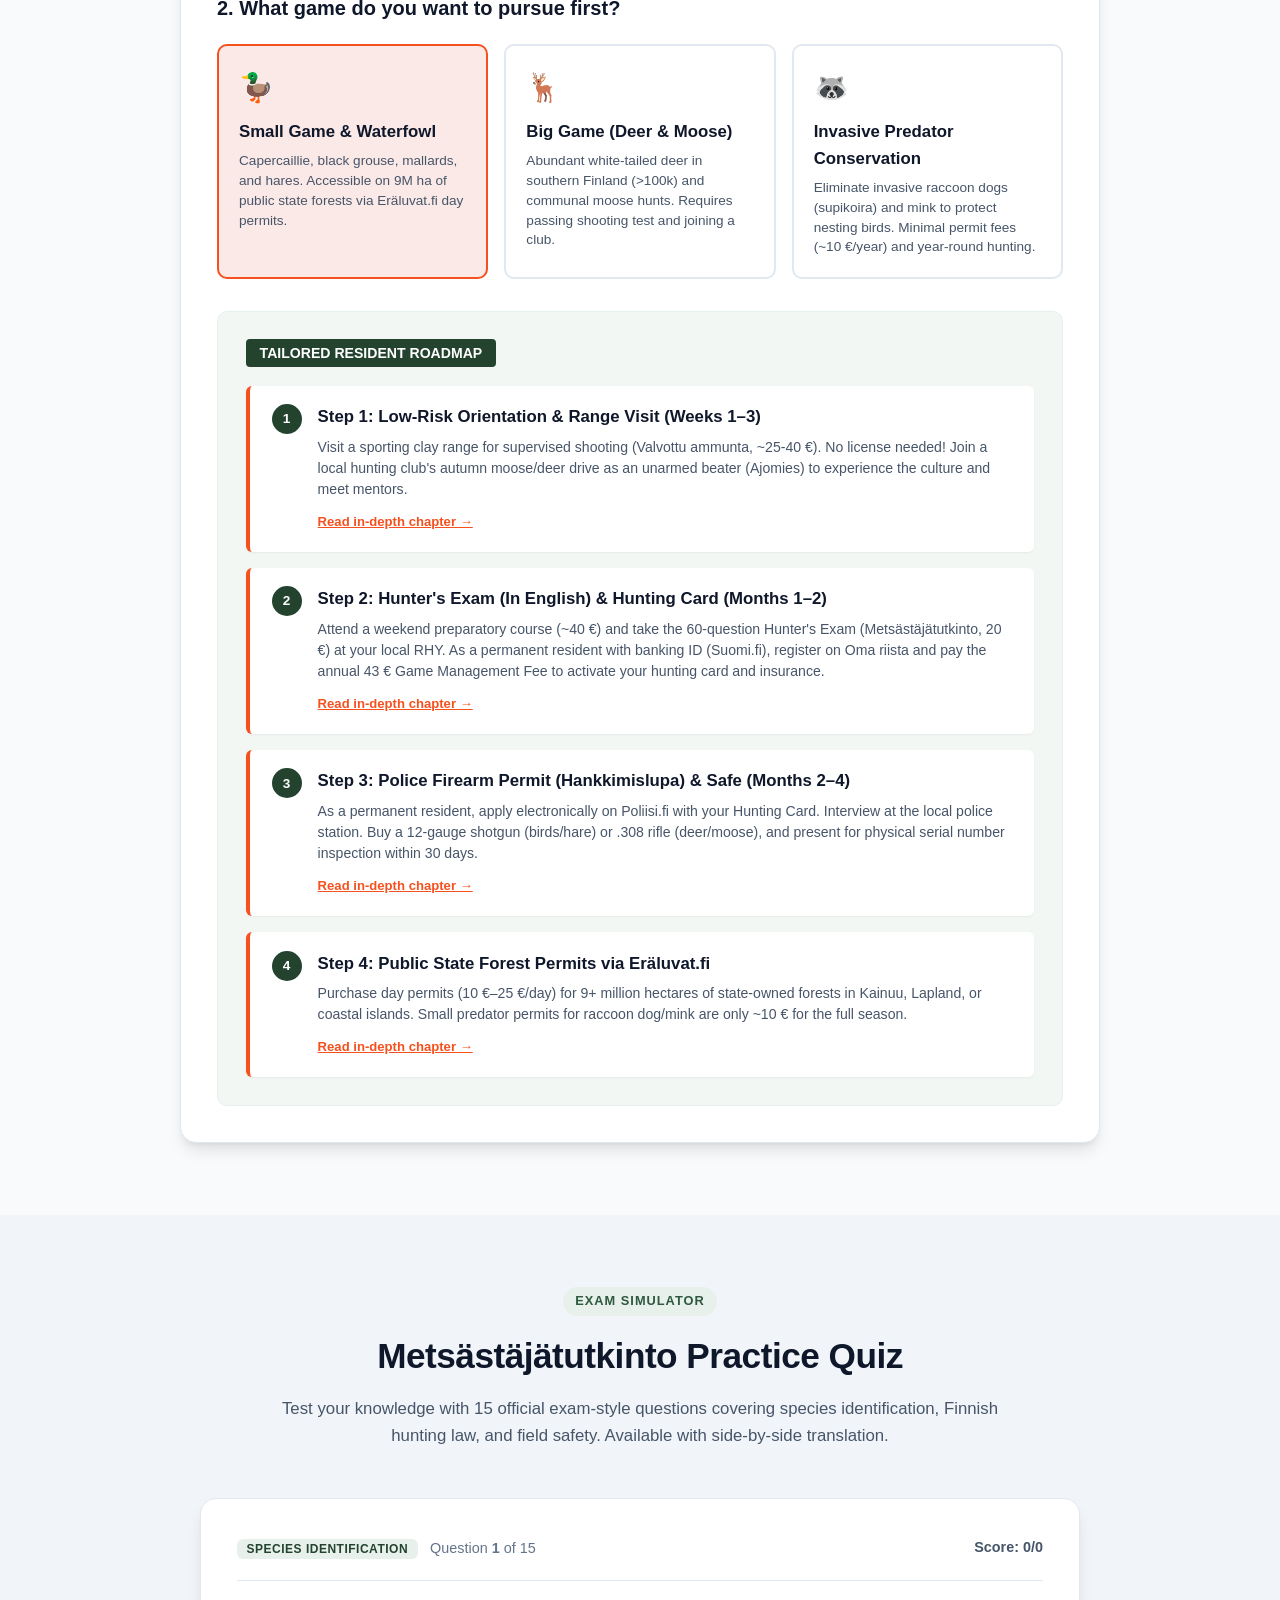
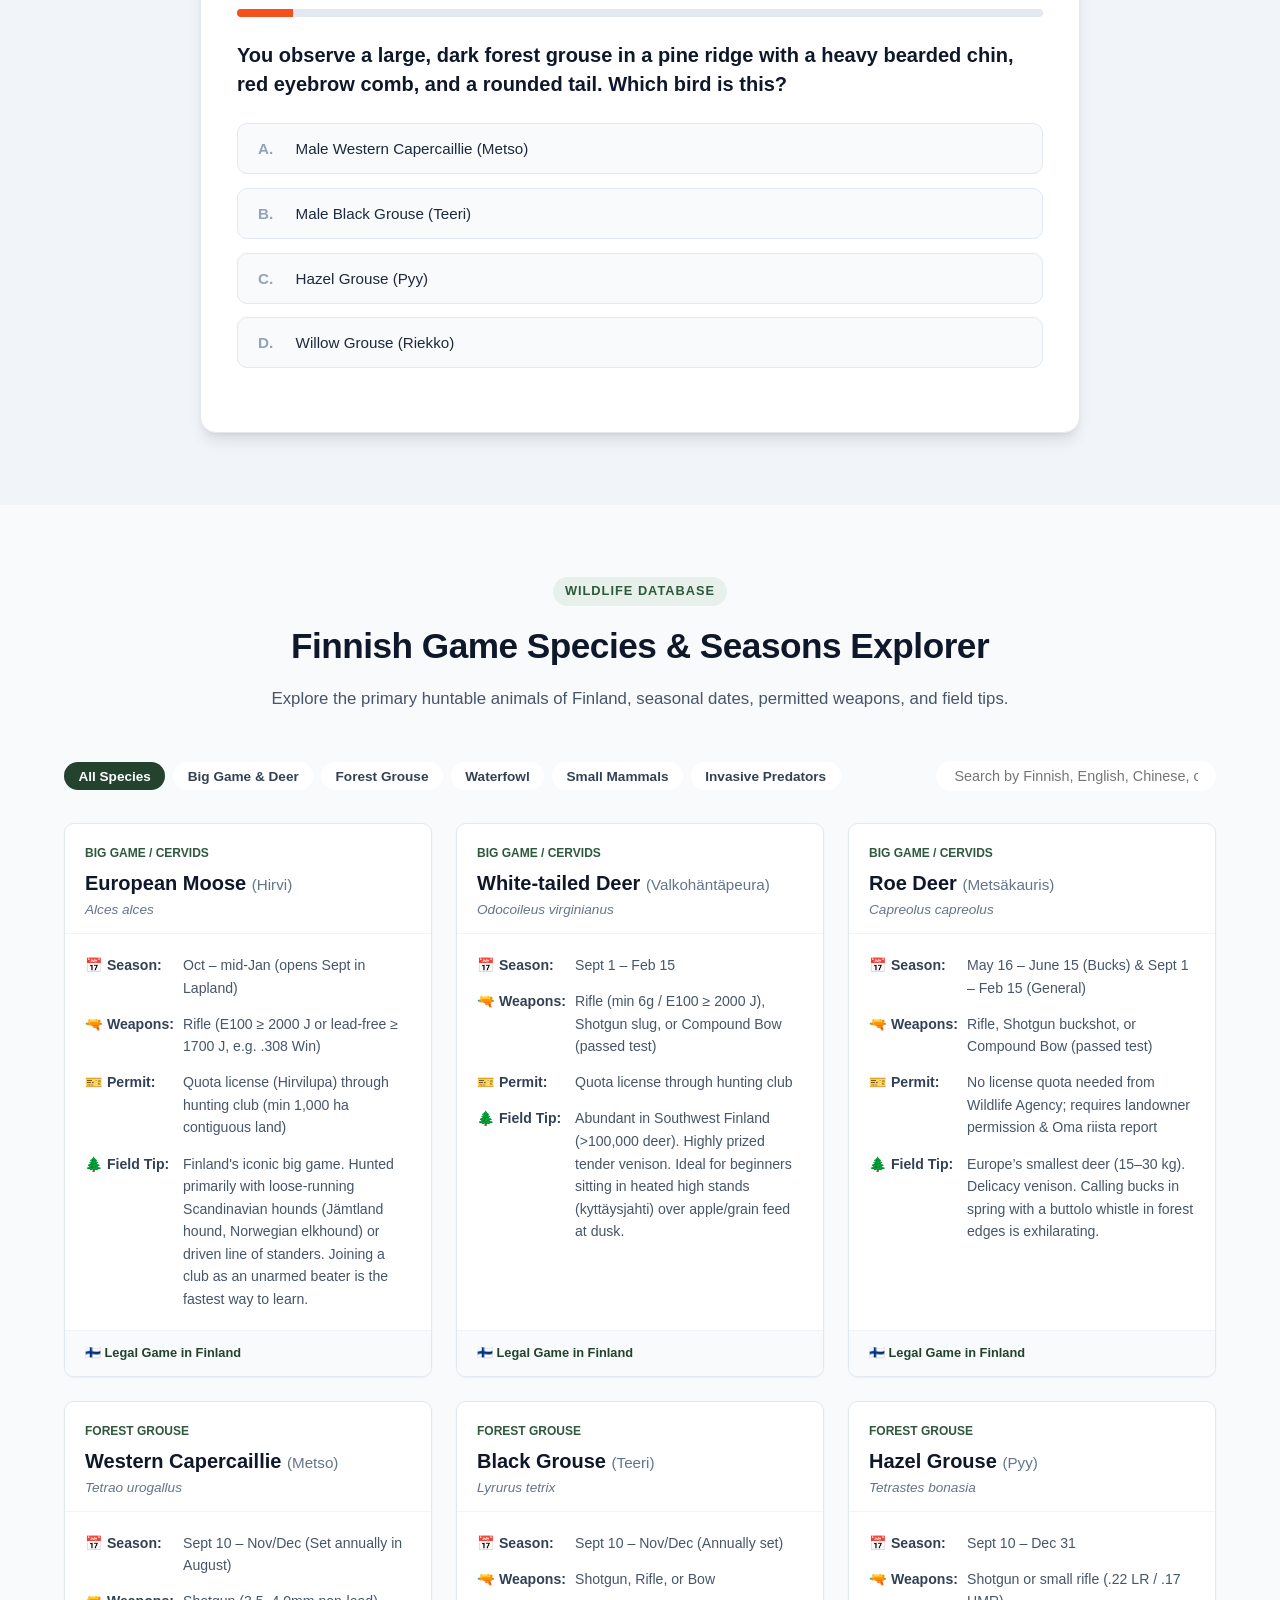
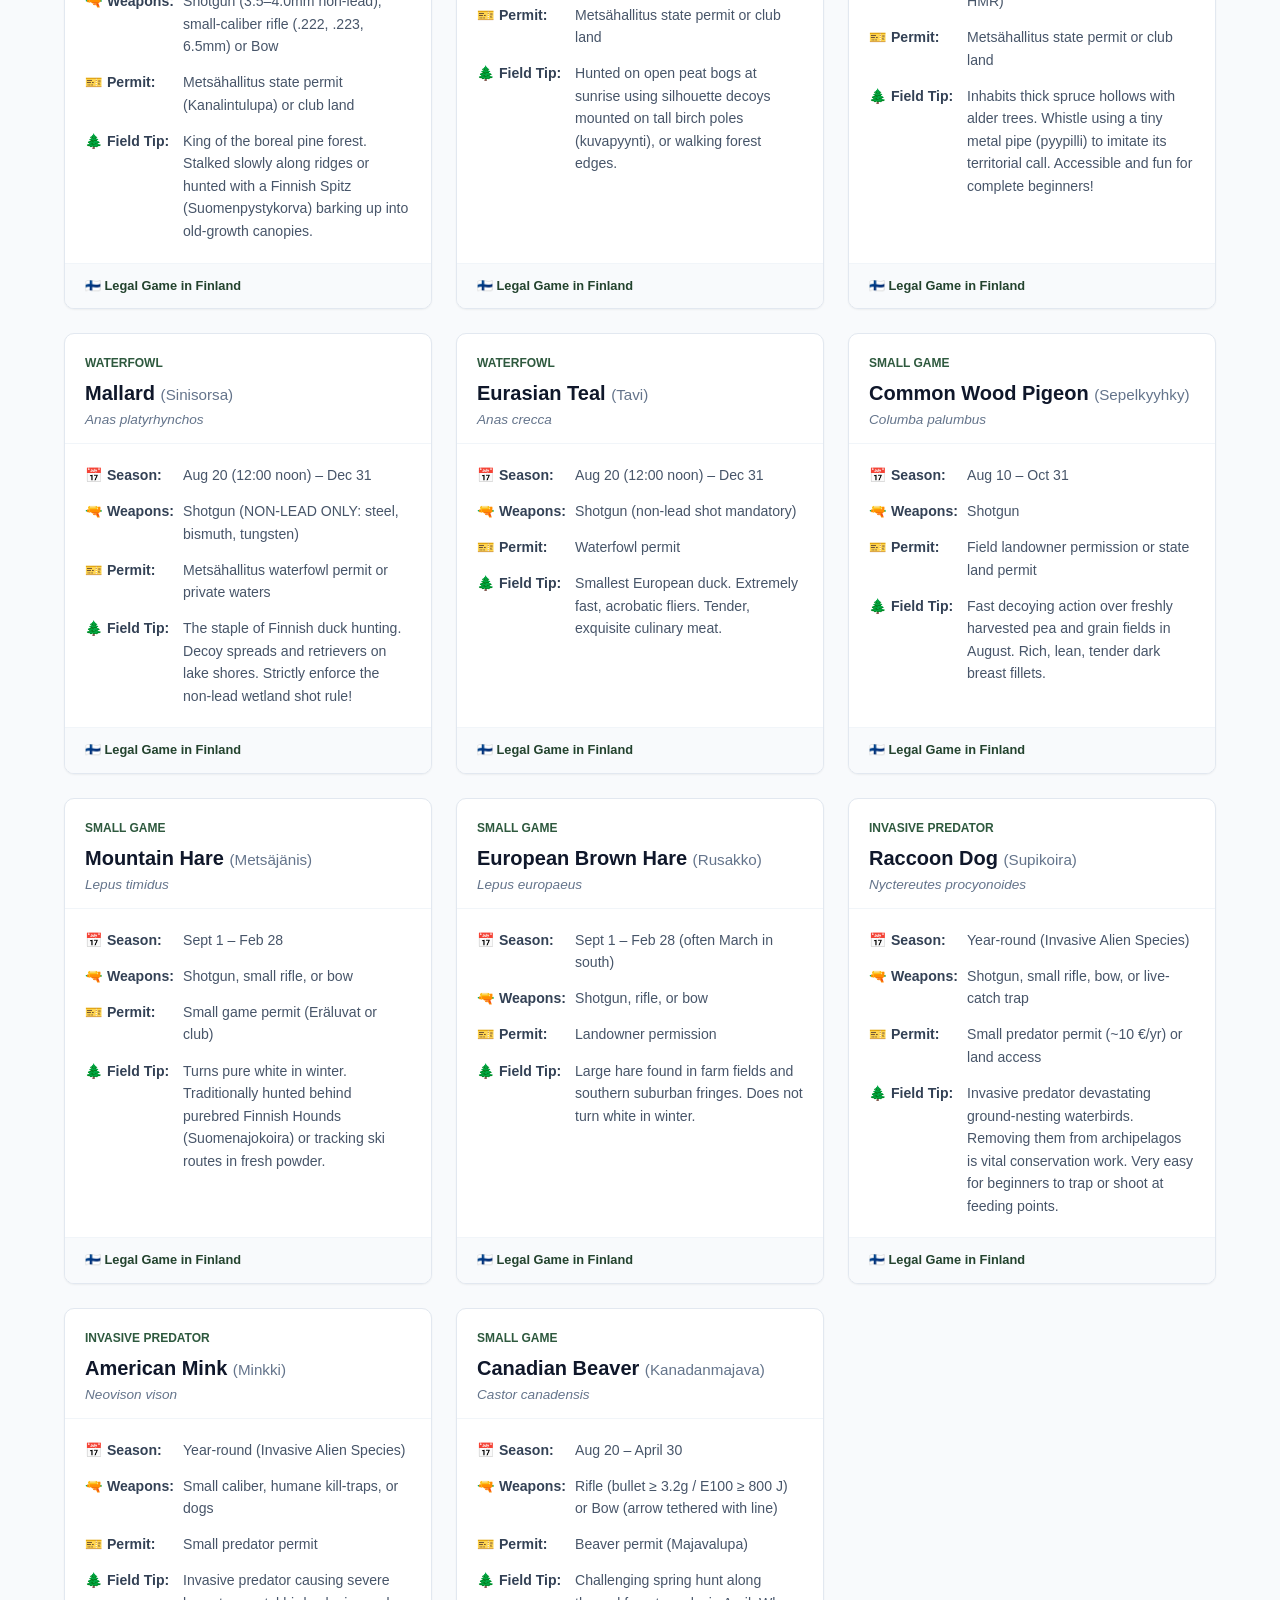
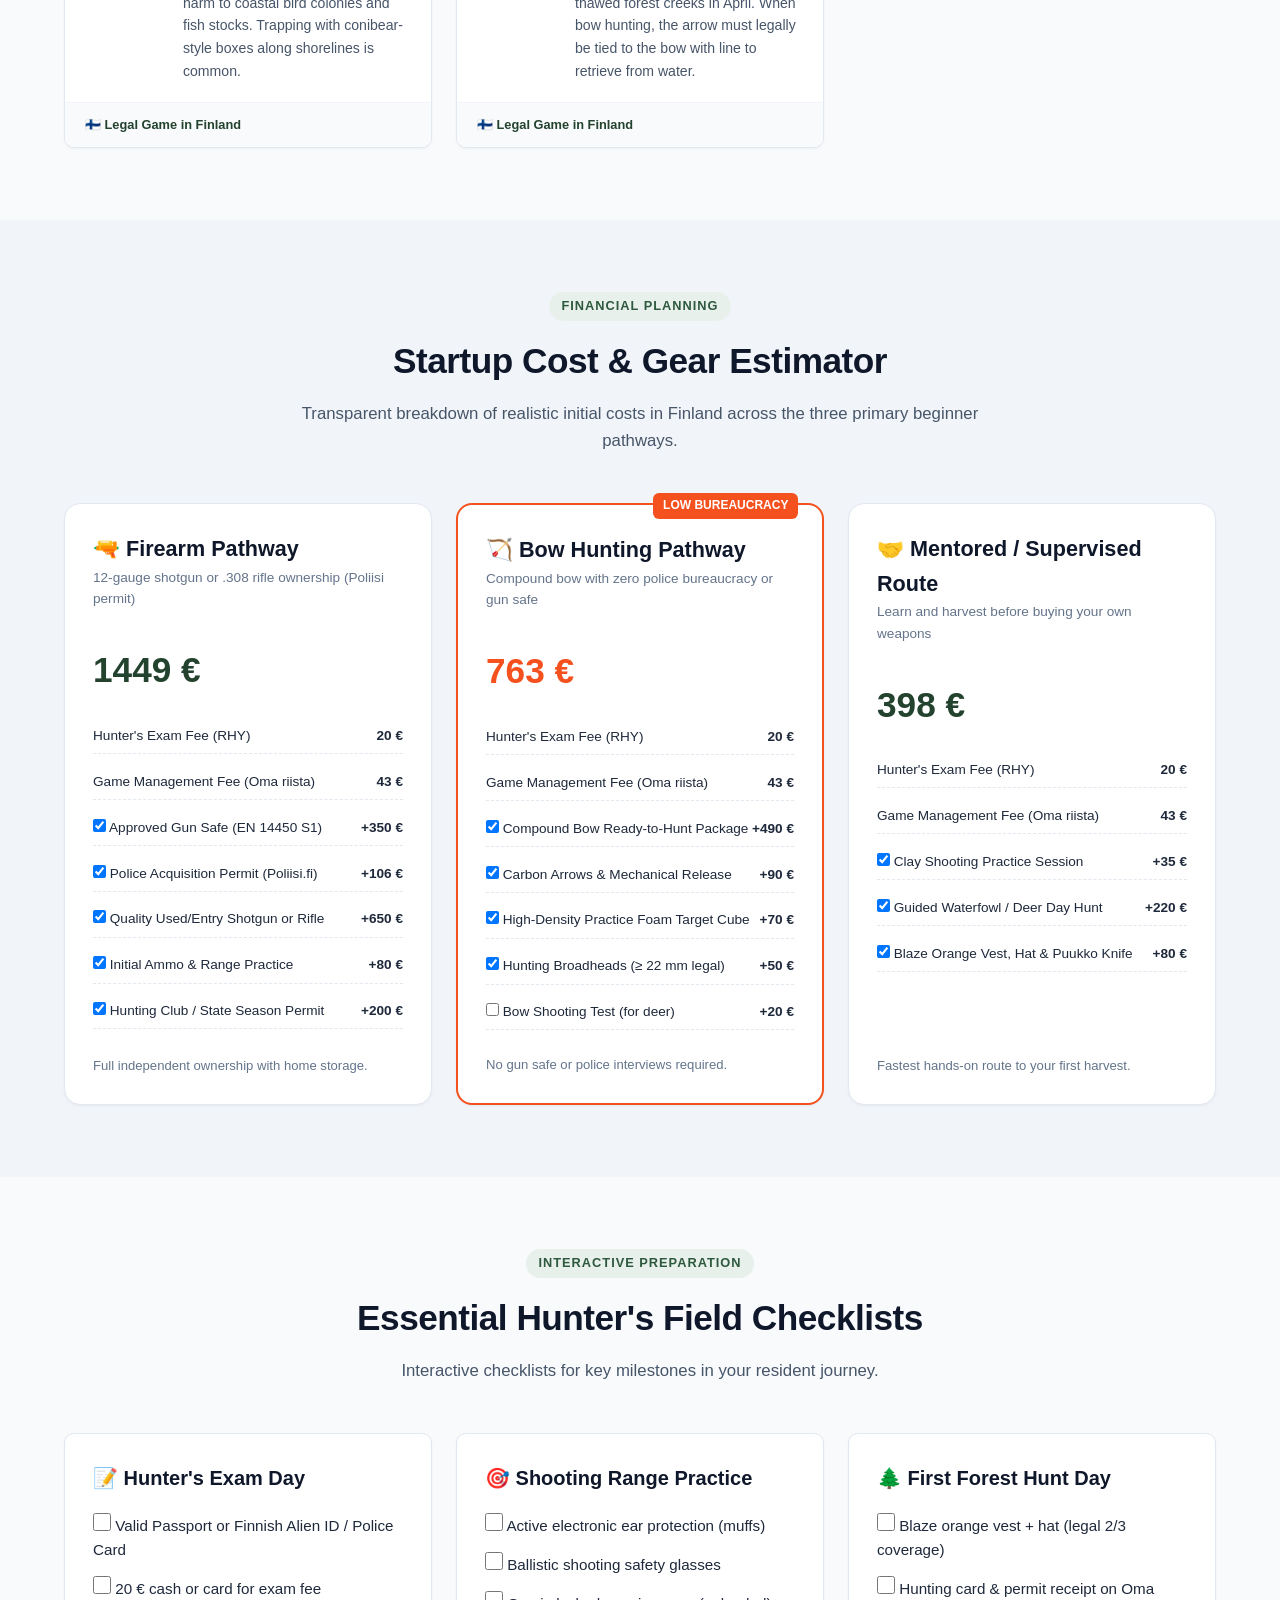
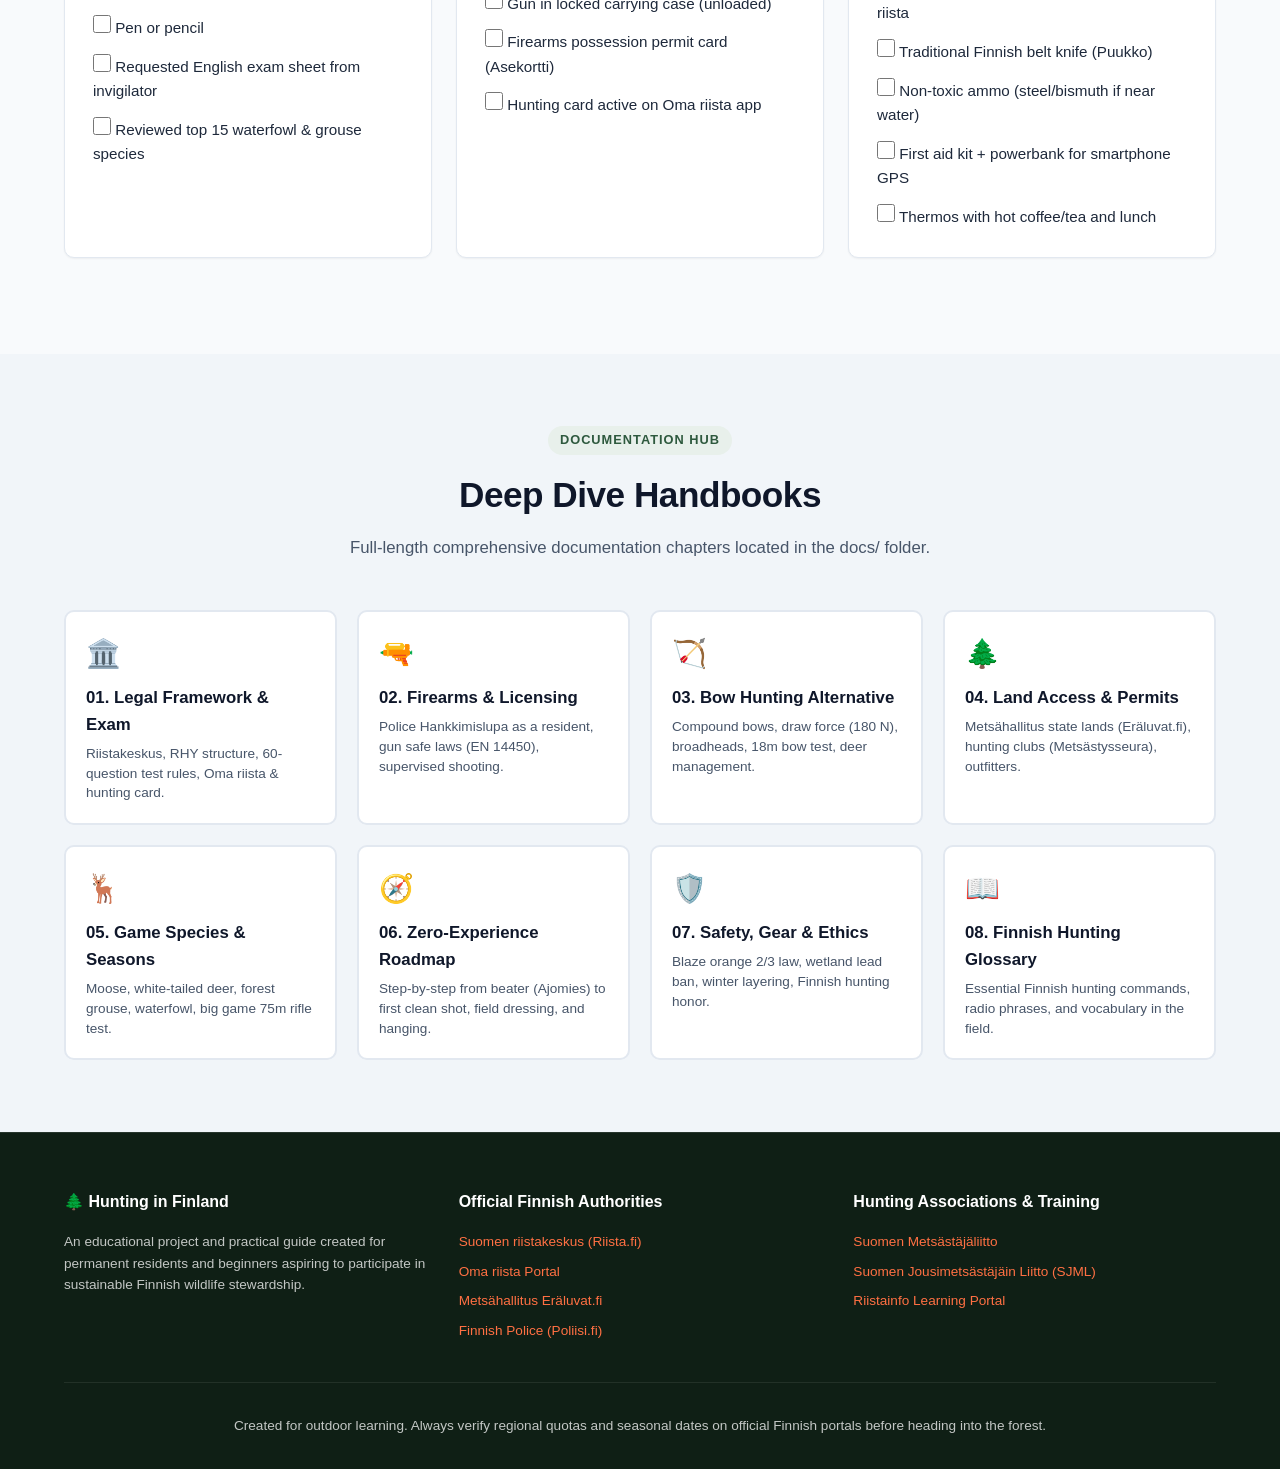
==== commit 369808c1: "feat: add trilingual (EN, ZH, FI) & dual-language comparison mode; tailor for permanent residents" ====
--- a/index.html
+++ b/index.html
@@ -3,7 +3,8 @@
 <head>
   <meta charset="UTF-8">
   <meta name="viewport" content="width=device-width, initial-scale=1.0">
-  <title>Hunting in Finland: The Complete Beginner's Guide & Interactive Toolkit</title>
+  <title>Hunting in Finland: Permanent Resident & Beginner Guide • 芬兰狩猎全景指南 • Metsästys Suomessa</title>
+  <meta name="description" content="Trilingual field guide to hunting in Finland for permanent residents and beginners. Hunter's Exam (Metsästäjätutkinto), firearm permits, bow hunting, state land access, and species database. Available in English, Chinese (中文), and Finnish (Suomi) with dual-language mode.">
   <link rel="stylesheet" href="styles.css">
   <link rel="icon" href="data:image/svg+xml,<svg xmlns=%22http://www.w3.org/2000/svg%22 viewBox=%220 0 100 100%22><text y=%22.9em%22 font-size=%2290%22>🌲</text></svg>">
 </head>
@@ -13,17 +14,34 @@
   <header class="navbar">
     <div class="container">
       <a href="#" class="nav-brand">
-        <span>🌲 Eräopas Suomi</span>
-        <span class="badge-fi">FINLAND</span>
+        <span id="site-brand-text">🌲 Eräopas Suomi</span>
+        <span id="site-badge-text" class="badge-fi">FINLAND RESIDENT</span>
       </a>
+
+      <!-- Language Switcher: Primary & Secondary (Comparison Mode) -->
+      <div class="lang-switcher-wrapper" aria-label="Select Language">
+        <div class="lang-row primary-lang-row" aria-label="Primary Language">
+          <span class="lang-row-label">Lang:</span>
+          <button class="lang-btn active" data-lang="en" title="English" aria-label="English">🇬🇧</button>
+          <button class="lang-btn" data-lang="zh" title="中文 (Chinese)" aria-label="中文">🇨🇳</button>
+          <button class="lang-btn" data-lang="fi" title="Suomi (Finnish)" aria-label="Suomi">🇫🇮</button>
+        </div>
+        <div class="lang-row secondary-lang-row" aria-label="Secondary Language (Optional Dual Comparison)">
+          <span class="lang-row-label">Dual:</span>
+          <button class="lang-btn secondary-btn" data-lang2="en" title="Compare English (Click to toggle)" aria-label="Compare English">🇬🇧</button>
+          <button class="lang-btn secondary-btn" data-lang2="zh" title="与中文对照 (点击开启/取消)" aria-label="与中文对照">🇨🇳</button>
+          <button class="lang-btn secondary-btn" data-lang2="fi" title="Vertaa suomeksi (Klikkaa päälle/pois)" aria-label="Vertaa suomeksi">🇫🇮</button>
+        </div>
+      </div>
+
       <nav aria-label="Main Navigation">
         <ul class="nav-links">
-          <li><a href="#wizard">🎯 Pathway Finder</a></li>
-          <li><a href="#quiz">📝 Exam Practice</a></li>
-          <li><a href="#species">🦌 Game Species</a></li>
-          <li><a href="#calculator">💰 Budget Tool</a></li>
-          <li><a href="#checklists">📋 Checklists</a></li>
-          <li><a href="#docs">📚 Deep Dive Docs</a></li>
+          <li><a href="#wizard" id="nav-wizard-link">🎯 Pathway Finder</a></li>
+          <li><a href="#quiz" id="nav-quiz-link">📝 Exam Practice</a></li>
+          <li><a href="#species" id="nav-species-link">🦌 Game Species</a></li>
+          <li><a href="#calculator" id="nav-calc-link">💰 Budget Tool</a></li>
+          <li><a href="#checklists" id="nav-checklists-link">📋 Checklists</a></li>
+          <li><a href="#docs" id="nav-docs-link">📚 Deep Dive Docs</a></li>
         </ul>
       </nav>
     </div>
@@ -33,34 +51,43 @@
   <section class="hero">
     <div class="container">
       <div class="hero-content">
-        <div class="hero-tag">🌲 Wilderness & Wildlife Stewardship</div>
-        <h1>Hunting in Finland: <br><span class="highlight">From Zero Experience</span> to First Harvest</h1>
-        <p>
-          Discover Finland's world-class hunting culture. Learn how to pass the Hunter's Exam in English, navigate firearm permits or bow hunting without police bureaucracy, access 9+ million hectares of public state forests, and harvest ethical wild game.
+        <div id="hero-tag-text" class="hero-tag">🌲 Finnish Wildlife Stewardship & Hunting Guide</div>
+        <h1 id="hero-title-text">Hunting in Finland: <br><span class="highlight">Permanent Resident & Beginner Guide</span></h1>
+        <p id="hero-subtitle-text">
+          A definitive, safety-first guide for permanent residents living in Finland. Learn how to take the Hunter's Exam in English, navigate Finnish Police firearm permits as a resident, master bow hunting without gun safe bureaucracy, access 9+ million hectares of state land, and harvest ethical organic game.
         </p>
-        <div class="hero-actions">
-          <a href="#wizard" class="btn btn-primary">Find Your Starting Route 🎯</a>
-          <a href="#quiz" class="btn btn-secondary">Take Practice Exam (25 Qs) 📝</a>
+
+        <!-- Permanent Resident Status Card -->
+        <div class="pr-notice-card">
+          <div id="pr-notice-title" class="pr-notice-header">🇫🇮 Permanent Resident Status in Finland</div>
+          <div id="pr-notice-body" class="pr-notice-text">
+            As a permanent resident (pysyvä oleskelulupa / PR), you hold the same domestic hunting rights as citizens: you register with your local Game Management Association (RHY) using your personal ID (henkilötunnus), apply for firearm permits directly with the Finnish Police (Poliisi), and have full access to local/regional state land permits and hunting club memberships. No foreign visitor licenses needed!
+          </div>
+        </div>
+
+        <div class="hero-actions" style="margin-top: 1.75rem;">
+          <a href="#wizard" id="hero-btn-wizard" class="btn btn-primary">Find Your Resident Starting Route 🎯</a>
+          <a href="#quiz" id="hero-btn-quiz" class="btn btn-secondary">Take Practice Exam (15 Qs) 📝</a>
         </div>
       </div>
 
       <!-- Quick Highlights Grid -->
       <div class="hero-highlights">
         <div class="highlight-stat">
-          <div class="stat-num">300,000+</div>
-          <div class="stat-label">Active Hunters in Finland (6% of population)</div>
+          <div id="stat-1-num" class="stat-num">300,000+</div>
+          <div id="stat-1-label" class="stat-label">Active Hunters in Finland (6% of population)</div>
         </div>
         <div class="highlight-stat">
-          <div class="stat-num">9,000,000+</div>
-          <div class="stat-label">Hectares of Public State Hunting Lands (Eräluvat)</div>
+          <div id="stat-2-num" class="stat-num">9,000,000+</div>
+          <div id="stat-2-label" class="stat-label">Hectares of Public State Hunting Lands (Eräluvat)</div>
         </div>
         <div class="highlight-stat">
-          <div class="stat-num">English</div>
-          <div class="stat-label">Official Hunter's Exam Available in English & Finnish</div>
+          <div id="stat-3-num" class="stat-num">English / FI</div>
+          <div id="stat-3-label" class="stat-label">Hunter's Exam Available in English, Finnish & Swedish</div>
         </div>
         <div class="highlight-stat">
-          <div class="stat-num">No Gun Needed</div>
-          <div class="stat-label">Practice at ranges & join drives as a beater with 0 permits</div>
+          <div id="stat-4-num" class="stat-num">Resident Rights</div>
+          <div id="stat-4-label" class="stat-label">Full resident access to gun permits, clubs & state tags</div>
         </div>
       </div>
     </div>
@@ -70,65 +97,22 @@
   <section id="wizard" class="section">
     <div class="container">
       <div class="section-header">
-        <span class="section-tag">Step-by-Step Advisor</span>
-        <h2>Personalized Pathway Finder</h2>
-        <p>Answer 4 quick questions to generate your exact legal roadmap, estimated costs, and required permits.</p>
+        <span id="sec-tag-wizard" class="section-tag">Step-by-Step Advisor</span>
+        <h2 id="sec-title-wizard">Permanent Resident Pathway Finder</h2>
+        <p id="sec-sub-wizard">Select your preferred approach to generate your exact resident roadmap, timeline, and permit requirements.</p>
       </div>
 
       <div class="wizard-card">
-        <!-- Question 1: Residency -->
-        <div class="wizard-step-title">1. What is your residency status?</div>
-        <div class="wizard-options">
-          <div class="option-box selected" data-step="residency" data-value="resident">
-            <div class="opt-icon">🇫🇮</div>
-            <h4>Living in Finland</h4>
-            <p>You have a Finnish address / personal ID code. Standard path through local Game Management Association (RHY).</p>
-          </div>
-          <div class="option-box" data-step="residency" data-value="visitor">
-            <div class="opt-icon">🌍</div>
-            <h4>Foreign Visitor / Tourist</h4>
-            <p>You hold a hunting license in your home country or plan a temporary visit to hunt with an outfitter.</p>
-          </div>
-        </div>
-
-        <!-- Question 2: Weapon Preference -->
-        <div class="wizard-step-title">2. How do you want to hunt?</div>
-        <div class="wizard-options">
-          <div class="option-box selected" data-step="weapon" data-value="gun">
-            <div class="opt-icon">🔫</div>
-            <h4>Traditional Firearms</h4>
-            <p>Shotgun (birds/hare) or .308 rifle (deer/moose). Requires police permit & safe storage.</p>
-          </div>
-          <div class="option-box" data-step="weapon" data-value="bow">
-            <div class="opt-icon">🏹</div>
-            <h4>Compound Bow (Archery)</h4>
-            <p>No police firearm permit or gun safe required! Quiet, ethical, ideal for suburban deer management.</p>
-          </div>
-          <div class="option-box" data-step="weapon" data-value="mentor">
-            <div class="opt-icon">🤝</div>
-            <h4>Mentored / Guided (No Gun Ownership)</h4>
-            <p>Shoot under immediate supervision (Valvottu ammunta) or apply for a Parallel Permit for a mentor's weapon.</p>
-          </div>
-        </div>
-
-        <!-- Question 3: Target Game -->
-        <div class="wizard-step-title">3. What game do you want to pursue first?</div>
-        <div class="wizard-options">
-          <div class="option-box selected" data-step="target" data-value="small">
-            <div class="opt-icon">🦆</div>
-            <h4>Small Game & Birds</h4>
-            <p>Forest grouse, waterfowl, wood pigeon, and hares. Accessible on public state lands via Eräluvat.fi.</p>
-          </div>
-          <div class="option-box" data-step="target" data-value="big">
-            <div class="opt-icon">🦌</div>
-            <h4>Big Game (Deer & Moose)</h4>
-            <p>High-seat deer ambush or club moose drives. Requires shooting test & club membership/quota.</p>
-          </div>
-          <div class="option-box" data-step="target" data-value="all">
-            <div class="opt-icon">🌲</div>
-            <h4>All-Round Hunter</h4>
-            <p>From August waterfowl opening to winter deer and moose drives across Finland.</p>
-          </div>
+        <!-- Question 1: Weapon Preference -->
+        <div id="wizard-step-1-title" class="wizard-step-title">1. What is your preferred weapon route?</div>
+        <div id="wizard-weapon-options" class="wizard-options">
+          <!-- Populated dynamically by app.js -->
+        </div>
+
+        <!-- Question 2: Target Game -->
+        <div id="wizard-step-2-title" class="wizard-step-title">2. What game do you want to pursue first?</div>
+        <div id="wizard-target-options" class="wizard-options">
+          <!-- Populated dynamically by app.js -->
         </div>
 
         <!-- Dynamic Output Box -->
@@ -143,9 +127,9 @@
   <section id="quiz" class="section" style="background-color: var(--color-slate-100);">
     <div class="container">
       <div class="section-header">
-        <span class="section-tag">Exam Simulator</span>
-        <h2>Metsästäjätutkinto Practice Quiz</h2>
-        <p>Test your knowledge with 15 real exam-style questions covering species identification, Finnish hunting law, and field safety.</p>
+        <span id="sec-tag-quiz" class="section-tag">Exam Simulator</span>
+        <h2 id="sec-title-quiz">Metsästäjätutkinto Practice Quiz</h2>
+        <p id="sec-sub-quiz">Test your knowledge with 15 official exam-style questions covering species identification, Finnish hunting law, and field safety. Available with side-by-side translation.</p>
       </div>
 
       <div class="quiz-container">
@@ -181,10 +165,10 @@
         </div>
 
         <!-- Results View -->
-        <div id="quiz-results-card" style="display: none; text-align: center; padding: 2rem 1rem;">
+        <div id="quiz-results-card" style="display: none; text-align: center; padding: 2.5rem 1rem;">
           <div style="font-size: 3.5rem; margin-bottom: 1rem;">🎯</div>
-          <h3 style="font-size: 1.8rem; margin-bottom: 0.5rem; color: var(--color-slate-900);">Quiz Completed!</h3>
-          <p style="color: var(--color-slate-600); margin-bottom: 1.5rem;">Here is how you scored on the simulated Finnish Hunter's Exam:</p>
+          <h3 id="quiz-completed-title" style="font-size: 1.8rem; margin-bottom: 0.5rem; color: var(--color-slate-900);">Quiz Completed!</h3>
+          <p id="quiz-completed-desc" style="color: var(--color-slate-600); margin-bottom: 1.5rem;">Here is how you scored on the simulated Finnish Hunter's Exam:</p>
           <div id="quiz-final-score" style="font-size: 2.5rem; font-weight: 800; color: var(--color-pine-700); margin-bottom: 0.5rem;">0 / 15</div>
           <div id="quiz-pass-status" style="font-weight: 700; font-size: 1.1rem; margin-bottom: 2rem;">Evaluating...</div>
           <button id="quiz-restart-btn" class="btn btn-primary">Retake Quiz 🔄</button>
@@ -197,19 +181,19 @@
   <section id="species" class="section">
     <div class="container">
       <div class="section-header">
-        <span class="section-tag">Wildlife Database</span>
-        <h2>Finnish Game Species & Seasons Explorer</h2>
-        <p>Explore the primary huntable animals of Finland, seasonal dates, permitted weapons, and field tips.</p>
+        <span id="sec-tag-species" class="section-tag">Wildlife Database</span>
+        <h2 id="sec-title-species">Finnish Game Species & Seasons Explorer</h2>
+        <p id="sec-sub-species">Explore the primary huntable animals of Finland, seasonal dates, permitted weapons, and field tips.</p>
       </div>
 
       <div class="species-controls">
         <div class="species-filters">
-          <button class="filter-chip active" data-cat="all">All Species</button>
-          <button class="filter-chip" data-cat="big">Big Game & Deer</button>
-          <button class="filter-chip" data-cat="grouse">Forest Grouse</button>
-          <button class="filter-chip" data-cat="waterfowl">Waterfowl</button>
-          <button class="filter-chip" data-cat="small">Small Mammals</button>
-          <button class="filter-chip" data-cat="invasive">Invasive Predators</button>
+          <button id="filter-all" class="filter-chip active" data-cat="all">All Species</button>
+          <button id="filter-big" class="filter-chip" data-cat="big">Big Game & Deer</button>
+          <button id="filter-grouse" class="filter-chip" data-cat="grouse">Forest Grouse</button>
+          <button id="filter-waterfowl" class="filter-chip" data-cat="waterfowl">Waterfowl</button>
+          <button id="filter-small" class="filter-chip" data-cat="small">Small Mammals</button>
+          <button id="filter-invasive" class="filter-chip" data-cat="invasive">Invasive Predators</button>
         </div>
         <input type="text" id="species-search-input" class="species-search" placeholder="Search by name (e.g. Metso, Moose)..." aria-label="Search game species">
       </div>
@@ -224,17 +208,17 @@
   <section id="calculator" class="section" style="background-color: var(--color-slate-100);">
     <div class="container">
       <div class="section-header">
-        <span class="section-tag">Financial Planning</span>
-        <h2>Startup Cost & Gear Estimator</h2>
-        <p>Transparent breakdown of realistic initial costs in Finland across the three beginner pathways.</p>
+        <span id="sec-tag-calc" class="section-tag">Financial Planning</span>
+        <h2 id="sec-title-calc">Startup Cost & Gear Estimator</h2>
+        <p id="sec-sub-calc">Transparent breakdown of realistic initial costs in Finland across the three primary beginner pathways.</p>
       </div>
 
       <div class="calc-grid">
         <!-- Pathway 1: Traditional Firearms -->
         <div class="calc-column">
           <div class="calc-header">
-            <h3>🔫 Firearm Pathway</h3>
-            <p>12-gauge shotgun or .308 rifle ownership</p>
+            <h3 id="calc-gun-title">🔫 Firearm Pathway</h3>
+            <p id="calc-gun-desc">12-gauge shotgun or .308 rifle ownership (Poliisi permit)</p>
           </div>
           <div class="calc-total" id="calc-gun-total">1,449 €</div>
           <ul class="calc-items">
@@ -251,7 +235,7 @@
               <span class="price">+350 €</span>
             </li>
             <li class="calc-item">
-              <label><input type="checkbox" id="cb-gun-permit" class="calc-toggle" checked> Police Acquisition Permit</label>
+              <label><input type="checkbox" id="cb-gun-permit" class="calc-toggle" checked> Police Acquisition Permit (Poliisi.fi)</label>
               <span class="price">+106 €</span>
             </li>
             <li class="calc-item">
@@ -267,15 +251,15 @@
               <span class="price">+200 €</span>
             </li>
           </ul>
-          <p style="font-size: 0.8rem; color: var(--color-slate-500);">Full independent ownership with home storage.</p>
+          <p style="font-size: 0.82rem; color: var(--color-slate-500);">Full independent ownership with home storage.</p>
         </div>
 
         <!-- Pathway 2: Bow Hunting -->
         <div class="calc-column featured">
           <div class="featured-ribbon">Low Bureaucracy</div>
           <div class="calc-header">
-            <h3>🏹 Bow Hunting Pathway</h3>
-            <p>Compound bow with zero police permits</p>
+            <h3 id="calc-bow-title">🏹 Bow Hunting Pathway</h3>
+            <p id="calc-bow-desc">Compound bow with zero police bureaucracy or gun safe</p>
           </div>
           <div class="calc-total" id="calc-bow-total" style="color: var(--color-orange-500);">713 €</div>
           <ul class="calc-items">
@@ -292,15 +276,15 @@
               <span class="price">+490 €</span>
             </li>
             <li class="calc-item">
-              <label><input type="checkbox" id="cb-bow-arrows" class="calc-toggle" checked> Carbon Arrows & Release Aid</label>
+              <label><input type="checkbox" id="cb-bow-arrows" class="calc-toggle" checked> Carbon Arrows & Mechanical Release</label>
               <span class="price">+90 €</span>
             </li>
             <li class="calc-item">
-              <label><input type="checkbox" id="cb-bow-target" class="calc-toggle" checked> High-Density Practice Foam Target</label>
+              <label><input type="checkbox" id="cb-bow-target" class="calc-toggle" checked> High-Density Practice Foam Target Cube</label>
               <span class="price">+70 €</span>
             </li>
             <li class="calc-item">
-              <label><input type="checkbox" id="cb-bow-heads" class="calc-toggle" checked> Hunting Broadheads (22 mm legal)</label>
+              <label><input type="checkbox" id="cb-bow-heads" class="calc-toggle" checked> Hunting Broadheads (≥ 22 mm legal)</label>
               <span class="price">+50 €</span>
             </li>
             <li class="calc-item">
@@ -308,14 +292,14 @@
               <span class="price">+20 €</span>
             </li>
           </ul>
-          <p style="font-size: 0.8rem; color: var(--color-slate-500);">No gun safe or police interviews required.</p>
+          <p style="font-size: 0.82rem; color: var(--color-slate-500);">No gun safe or police interviews required.</p>
         </div>
 
         <!-- Pathway 3: Mentored / Guided -->
         <div class="calc-column">
           <div class="calc-header">
-            <h3>🤝 Guided / Mentored Route</h3>
-            <p>Try the sport without buying weapons</p>
+            <h3 id="calc-guided-title">🤝 Mentored / Supervised Route</h3>
+            <p id="calc-guided-desc">Learn and harvest before buying your own weapons</p>
           </div>
           <div class="calc-total" id="calc-guided-total">398 €</div>
           <ul class="calc-items">
@@ -340,7 +324,7 @@
               <span class="price">+80 €</span>
             </li>
           </ul>
-          <p style="font-size: 0.8rem; color: var(--color-slate-500);">Fastest hands-on route to your first harvest.</p>
+          <p style="font-size: 0.82rem; color: var(--color-slate-500);">Fastest hands-on route to your first harvest.</p>
         </div>
       </div>
     </div>
@@ -350,17 +334,17 @@
   <section id="checklists" class="section">
     <div class="container">
       <div class="section-header">
-        <span class="section-tag">Interactive Preparation</span>
-        <h2>Essential Hunter's Field Checklists</h2>
-        <p>Interactive checklists for the key milestones in your beginner journey.</p>
+        <span id="sec-tag-checklists" class="section-tag">Interactive Preparation</span>
+        <h2 id="sec-title-checklists">Essential Hunter's Field Checklists</h2>
+        <p id="sec-sub-checklists">Interactive checklists for key milestones in your resident journey.</p>
       </div>
 
       <div style="display: grid; grid-template-columns: repeat(auto-fit, minmax(320px, 1fr)); gap: 1.5rem;">
         <!-- Checklist 1: Exam Day -->
         <div class="checklist-card">
-          <h3>📝 Hunter's Exam Day</h3>
+          <h3 id="cl-exam-title">📝 Hunter's Exam Day</h3>
           <ul class="check-items">
-            <li class="check-item"><label><input type="checkbox"> <span>Valid Passport or Official ID card</span></label></li>
+            <li class="check-item"><label><input type="checkbox"> <span>Valid Passport or Finnish Alien ID / Police Card</span></label></li>
             <li class="check-item"><label><input type="checkbox"> <span>20 € cash or card for exam fee</span></label></li>
             <li class="check-item"><label><input type="checkbox"> <span>Pen or pencil</span></label></li>
             <li class="check-item"><label><input type="checkbox"> <span>Requested English exam sheet from invigilator</span></label></li>
@@ -370,7 +354,7 @@
 
         <!-- Checklist 2: Range Day -->
         <div class="checklist-card">
-          <h3>🎯 Shooting Range Practice</h3>
+          <h3 id="cl-range-title">🎯 Shooting Range Practice</h3>
           <ul class="check-items">
             <li class="check-item"><label><input type="checkbox"> <span>Active electronic ear protection (muffs)</span></label></li>
             <li class="check-item"><label><input type="checkbox"> <span>Ballistic shooting safety glasses</span></label></li>
@@ -382,7 +366,7 @@
 
         <!-- Checklist 3: First Hunt Day -->
         <div class="checklist-card">
-          <h3>🌲 First Forest Hunt Day</h3>
+          <h3 id="cl-hunt-title">🌲 First Forest Hunt Day</h3>
           <ul class="check-items">
             <li class="check-item"><label><input type="checkbox"> <span>Blaze orange vest + hat (legal 2/3 coverage)</span></label></li>
             <li class="check-item"><label><input type="checkbox"> <span>Hunting card & permit receipt on Oma riista</span></label></li>
@@ -400,52 +384,13 @@
   <section id="docs" class="section" style="background-color: var(--color-slate-100);">
     <div class="container">
       <div class="section-header">
-        <span class="section-tag">Documentation Hub</span>
-        <h2>Deep Dive Handbooks</h2>
-        <p>Complete text reference modules included in this repository.</p>
-      </div>
-
-      <div style="display: grid; grid-template-columns: repeat(auto-fit, minmax(260px, 1fr)); gap: 1.25rem;">
-        <a href="docs/01_legal_framework_and_exam.md" target="_blank" class="option-box" style="text-decoration:none;">
-          <div class="opt-icon">🏛️</div>
-          <h4>01. Legal Framework & Exam</h4>
-          <p>Riistakeskus, RHY structure, 60-question test rules, Oma riista & hunting card.</p>
-        </a>
-        <a href="docs/02_firearms_and_licensing.md" target="_blank" class="option-box" style="text-decoration:none;">
-          <div class="opt-icon">🔫</div>
-          <h4>02. Firearms & Licensing</h4>
-          <p>Police Hankkimislupa, gun safe laws (EN 14450), supervised shooting (Valvottu ammunta).</p>
-        </a>
-        <a href="docs/03_bow_hunting_alternative.md" target="_blank" class="option-box" style="text-decoration:none;">
-          <div class="opt-icon">🏹</div>
-          <h4>03. Bow Hunting Alternative</h4>
-          <p>Compound bows, draw force (180 N), broadheads, 18m bow test, deer management.</p>
-        </a>
-        <a href="docs/04_land_access_and_permits.md" target="_blank" class="option-box" style="text-decoration:none;">
-          <div class="opt-icon">🌲</div>
-          <h4>04. Land Access & Permits</h4>
-          <p>Metsähallitus state lands (Eräluvat.fi), hunting clubs (Metsästysseura), outfitters.</p>
-        </a>
-        <a href="docs/05_game_species_and_seasons.md" target="_blank" class="option-box" style="text-decoration:none;">
-          <div class="opt-icon">🦌</div>
-          <h4>05. Game Species & Seasons</h4>
-          <p>Moose, white-tailed deer, forest grouse, waterfowl, big game 75m rifle test.</p>
-        </a>
-        <a href="docs/06_zero_experience_roadmap.md" target="_blank" class="option-box" style="text-decoration:none;">
-          <div class="opt-icon">🧭</div>
-          <h4>06. Zero-Experience Roadmap</h4>
-          <p>Step-by-step from beater (Ajomies) to first clean shot, field dressing, and hanging.</p>
-        </a>
-        <a href="docs/07_safety_gear_and_ethics.md" target="_blank" class="option-box" style="text-decoration:none;">
-          <div class="opt-icon">🛡️</div>
-          <h4>07. Safety, Gear & Ethics</h4>
-          <p>Blaze orange 2/3 law, wetland lead ban, winter layering, Finnish hunting honor.</p>
-        </a>
-        <a href="docs/08_finnish_hunting_glossary.md" target="_blank" class="option-box" style="text-decoration:none;">
-          <div class="opt-icon">📖</div>
-          <h4>08. Finnish-English Glossary</h4>
-          <p>Essential Finnish hunting commands, radio phrases, and vocabulary.</p>
-        </a>
+        <span id="sec-tag-docs" class="section-tag">Documentation Hub</span>
+        <h2 id="sec-title-docs">Deep Dive Handbooks</h2>
+        <p id="sec-sub-docs">Full-length comprehensive documentation chapters located in the docs/ folder.</p>
+      </div>
+
+      <div id="docs-cards-grid" style="display: grid; grid-template-columns: repeat(auto-fit, minmax(260px, 1fr)); gap: 1.25rem;">
+        <!-- Populated dynamically by app.js with bilingual cards -->
       </div>
     </div>
   </section>
@@ -456,10 +401,10 @@
       <div class="footer-grid">
         <div class="footer-col">
           <h4>🌲 Hunting in Finland</h4>
-          <p>An educational project and practical guide created for beginners aspiring to participate in sustainable Finnish wildlife stewardship.</p>
+          <p id="footer-desc">An educational project and practical guide created for permanent residents and beginners aspiring to participate in sustainable Finnish wildlife stewardship.</p>
         </div>
         <div class="footer-col">
-          <h4>Official Authorities</h4>
+          <h4 id="footer-auth-title">Official Finnish Authorities</h4>
           <ul>
             <li><a href="https://riista.fi" target="_blank" rel="noopener">Suomen riistakeskus (Riista.fi)</a></li>
             <li><a href="https://oma.riista.fi" target="_blank" rel="noopener">Oma riista Portal</a></li>
@@ -468,7 +413,7 @@
           </ul>
         </div>
         <div class="footer-col">
-          <h4>Hunter Associations</h4>
+          <h4 id="footer-assoc-title">Hunting Associations & Training</h4>
           <ul>
             <li><a href="https://metsastajaliitto.fi" target="_blank" rel="noopener">Suomen Metsästäjäliitto</a></li>
             <li><a href="https://www.jousimetsastys.fi" target="_blank" rel="noopener">Suomen Jousimetsästäjäin Liitto (SJML)</a></li>
@@ -477,11 +422,12 @@
         </div>
       </div>
       <div class="footer-bottom">
-        <p>Created for exploration & outdoor learning. Always verify regional quotas and seasonal dates on official Finnish portals before heading into the forest.</p>
+        <p id="footer-note">Created for outdoor learning. Always verify regional quotas and seasonal dates on official Finnish portals before heading into the forest.</p>
       </div>
     </div>
   </footer>
 
+  <script src="i18n.js"></script>
   <script src="app.js"></script>
 </body>
 </html>
--- a/styles.css
+++ b/styles.css
@@ -93,7 +93,7 @@
   backdrop-filter: blur(8px);
   border-bottom: 1px solid rgba(255, 255, 255, 0.1);
   color: var(--color-white);
-  padding: 0.85rem 0;
+  padding: 0.75rem 0;
 }
 
 .navbar .container {
@@ -126,7 +126,7 @@
 
 .nav-links {
   display: flex;
-  gap: 0.5rem;
+  gap: 0.4rem;
   list-style: none;
   flex-wrap: wrap;
 }
@@ -134,9 +134,9 @@
 .nav-links a {
   color: rgba(255, 255, 255, 0.85);
   text-decoration: none;
-  font-size: 0.9rem;
+  font-size: 0.88rem;
   font-weight: 500;
-  padding: 0.4rem 0.75rem;
+  padding: 0.35rem 0.65rem;
   border-radius: var(--radius-sm);
   transition: var(--transition);
 }
@@ -147,11 +147,98 @@
   color: var(--color-white);
 }
 
+/* Language Switcher (Primary & Secondary comparison) */
+.lang-switcher-wrapper {
+  display: flex;
+  flex-direction: column;
+  gap: 0.3rem;
+  align-items: flex-end;
+}
+
+.lang-row {
+  display: flex;
+  align-items: center;
+  gap: 0.35rem;
+}
+
+.lang-row-label {
+  font-size: 0.68rem;
+  text-transform: uppercase;
+  letter-spacing: 0.5px;
+  color: rgba(255, 255, 255, 0.6);
+  margin-right: 0.2rem;
+}
+
+.lang-btn {
+  background: rgba(255, 255, 255, 0.12);
+  border: 1px solid rgba(255, 255, 255, 0.25);
+  border-radius: var(--radius-sm);
+  padding: 0.25rem 0.45rem;
+  font-size: 1rem;
+  line-height: 1;
+  cursor: pointer;
+  transition: var(--transition);
+  color: var(--color-white);
+  display: inline-flex;
+  align-items: center;
+  justify-content: center;
+}
+
+.lang-btn:hover {
+  background: rgba(255, 255, 255, 0.25);
+  transform: translateY(-1px);
+}
+
+.lang-btn.active {
+  background: var(--color-orange-500);
+  border-color: var(--color-orange-400);
+  box-shadow: 0 0 10px rgba(244, 81, 30, 0.5);
+}
+
+.secondary-lang-row {
+  opacity: 0.9;
+}
+
+.secondary-btn {
+  font-size: 0.85rem;
+  padding: 0.15rem 0.4rem;
+  border-style: dashed;
+}
+
+.secondary-btn.active-secondary {
+  background: var(--color-pine-600);
+  border-color: var(--color-pine-100);
+  border-style: solid;
+  opacity: 1;
+}
+
+.secondary-btn.disabled-lang {
+  opacity: 0.25;
+  cursor: not-allowed;
+  pointer-events: none;
+}
+
+/* Dual-Language Typography */
+.dual-title {
+  display: flex;
+  flex-direction: column;
+  gap: 0.25rem;
+}
+
+.dual-secondary-text {
+  color: var(--color-slate-500);
+  font-size: 0.85em;
+  font-weight: normal;
+  display: block;
+  margin-top: 0.25rem;
+  line-height: 1.35;
+}
+
 /* Hero Section */
 .hero {
   background: linear-gradient(135deg, var(--color-pine-900) 0%, var(--color-pine-800) 50%, var(--color-pine-700) 100%);
   color: var(--color-white);
-  padding: 4.5rem 0 3.5rem;
+  padding: 4rem 0 3.5rem;
   position: relative;
   overflow: hidden;
 }
@@ -167,7 +254,7 @@
 
 .hero-content {
   position: relative;
-  max-width: 800px;
+  max-width: 850px;
 }
 
 .hero-tag {
@@ -187,7 +274,7 @@
 .hero h1 {
   font-size: 2.75rem;
   font-weight: 800;
-  line-height: 1.15;
+  line-height: 1.18;
   margin-bottom: 1.25rem;
   letter-spacing: -0.5px;
 }
@@ -197,10 +284,10 @@
 }
 
 .hero p {
-  font-size: 1.15rem;
+  font-size: 1.12rem;
   line-height: 1.6;
   color: rgba(255, 255, 255, 0.9);
-  margin-bottom: 2rem;
+  margin-bottom: 1.75rem;
 }
 
 .hero-actions {
@@ -245,12 +332,39 @@
   background-color: rgba(255, 255, 255, 0.22);
 }
 
+/* PR Notice Box in Hero */
+.pr-notice-card {
+  background-color: rgba(255, 255, 255, 0.1);
+  border: 1px solid rgba(255, 255, 255, 0.25);
+  border-left: 4px solid var(--color-orange-400);
+  border-radius: var(--radius-md);
+  padding: 1.25rem 1.5rem;
+  margin-top: 1.75rem;
+  backdrop-filter: blur(8px);
+}
+
+.pr-notice-header {
+  display: flex;
+  align-items: center;
+  gap: 0.5rem;
+  font-weight: 700;
+  color: var(--color-orange-400);
+  font-size: 1rem;
+  margin-bottom: 0.4rem;
+}
+
+.pr-notice-text {
+  font-size: 0.92rem;
+  color: rgba(255, 255, 255, 0.92);
+  line-height: 1.55;
+}
+
 /* Highlights Grid */
 .hero-highlights {
   display: grid;
   grid-template-columns: repeat(auto-fit, minmax(220px, 1fr));
   gap: 1.25rem;
-  margin-top: 3.5rem;
+  margin-top: 2.75rem;
 }
 
 .highlight-stat {
@@ -269,7 +383,7 @@
 
 .highlight-stat .stat-label {
   font-size: 0.85rem;
-  color: rgba(255, 255, 255, 0.8);
+  color: rgba(255, 255, 255, 0.85);
   margin-top: 0.25rem;
 }
 
@@ -280,7 +394,7 @@
 
 .section-header {
   text-align: center;
-  max-width: 700px;
+  max-width: 750px;
   margin: 0 auto 3rem;
 }
 
@@ -316,8 +430,8 @@
   border: 1px solid var(--color-slate-200);
   border-radius: var(--radius-lg);
   box-shadow: var(--shadow-lg);
-  padding: 2rem;
-  max-width: 900px;
+  padding: 2.25rem;
+  max-width: 920px;
   margin: 0 auto;
 }
 
@@ -333,7 +447,7 @@
 
 .wizard-options {
   display: grid;
-  grid-template-columns: repeat(auto-fit, minmax(240px, 1fr));
+  grid-template-columns: repeat(auto-fit, minmax(250px, 1fr));
   gap: 1rem;
   margin-bottom: 2rem;
 }
@@ -374,7 +488,7 @@
 .option-box p {
   font-size: 0.85rem;
   color: var(--color-slate-600);
-  line-height: 1.4;
+  line-height: 1.45;
 }
 
 .wizard-results {
@@ -402,7 +516,7 @@
   display: flex;
   gap: 1rem;
   background-color: var(--color-white);
-  padding: 1rem 1.25rem;
+  padding: 1.15rem 1.35rem;
   border-radius: var(--radius-sm);
   border-left: 4px solid var(--color-orange-500);
   box-shadow: var(--shadow-sm);
@@ -412,9 +526,9 @@
   background-color: var(--color-pine-700);
   color: var(--color-white);
   font-weight: 700;
-  font-size: 0.8rem;
-  width: 28px;
-  height: 28px;
+  font-size: 0.85rem;
+  width: 30px;
+  height: 30px;
   border-radius: var(--radius-full);
   display: flex;
   align-items: center;
@@ -423,14 +537,15 @@
 }
 
 .step-details h4 {
-  font-size: 1rem;
+  font-size: 1.05rem;
   color: var(--color-slate-900);
-  margin-bottom: 0.25rem;
+  margin-bottom: 0.35rem;
 }
 
 .step-details p {
-  font-size: 0.85rem;
+  font-size: 0.88rem;
   color: var(--color-slate-600);
+  line-height: 1.5;
 }
 
 /* Practice Quiz */
@@ -440,7 +555,7 @@
   border-radius: var(--radius-lg);
   box-shadow: var(--shadow-lg);
   padding: 2.25rem;
-  max-width: 850px;
+  max-width: 880px;
   margin: 0 auto;
 }
 
@@ -466,7 +581,7 @@
   height: 100%;
   background-color: var(--color-orange-500);
   transition: width 0.3s ease;
-  width: 4%;
+  width: 7%;
 }
 
 .quiz-category-tag {
@@ -485,20 +600,20 @@
   font-weight: 700;
   color: var(--color-slate-900);
   margin-bottom: 1.5rem;
-  line-height: 1.4;
+  line-height: 1.45;
 }
 
 .quiz-answers-list {
   display: flex;
   flex-direction: column;
-  gap: 0.75rem;
+  gap: 0.85rem;
   margin-bottom: 1.75rem;
 }
 
 .quiz-answer-btn {
   display: flex;
-  align-items: center;
-  gap: 0.75rem;
+  align-items: flex-start;
+  gap: 0.85rem;
   width: 100%;
   text-align: left;
   background-color: var(--color-slate-50);
@@ -537,8 +652,8 @@
   padding: 1.25rem;
   border-radius: var(--radius-sm);
   margin-bottom: 1.5rem;
-  font-size: 0.9rem;
-  line-height: 1.5;
+  font-size: 0.92rem;
+  line-height: 1.55;
 }
 
 .quiz-feedback-box.error {
@@ -594,16 +709,16 @@
 }
 
 .species-search {
-  padding: 0.45rem 1rem;
+  padding: 0.45rem 1.15rem;
   border: 1px solid var(--color-slate-300);
   border-radius: var(--radius-full);
   font-size: 0.9rem;
-  width: 250px;
+  width: 280px;
 }
 
 .species-grid {
   display: grid;
-  grid-template-columns: repeat(auto-fill, minmax(320px, 1fr));
+  grid-template-columns: repeat(auto-fill, minmax(330px, 1fr));
   gap: 1.5rem;
 }
 
@@ -655,7 +770,7 @@
   display: flex;
   flex-direction: column;
   gap: 0.85rem;
-  font-size: 0.85rem;
+  font-size: 0.88rem;
 }
 
 .info-row {
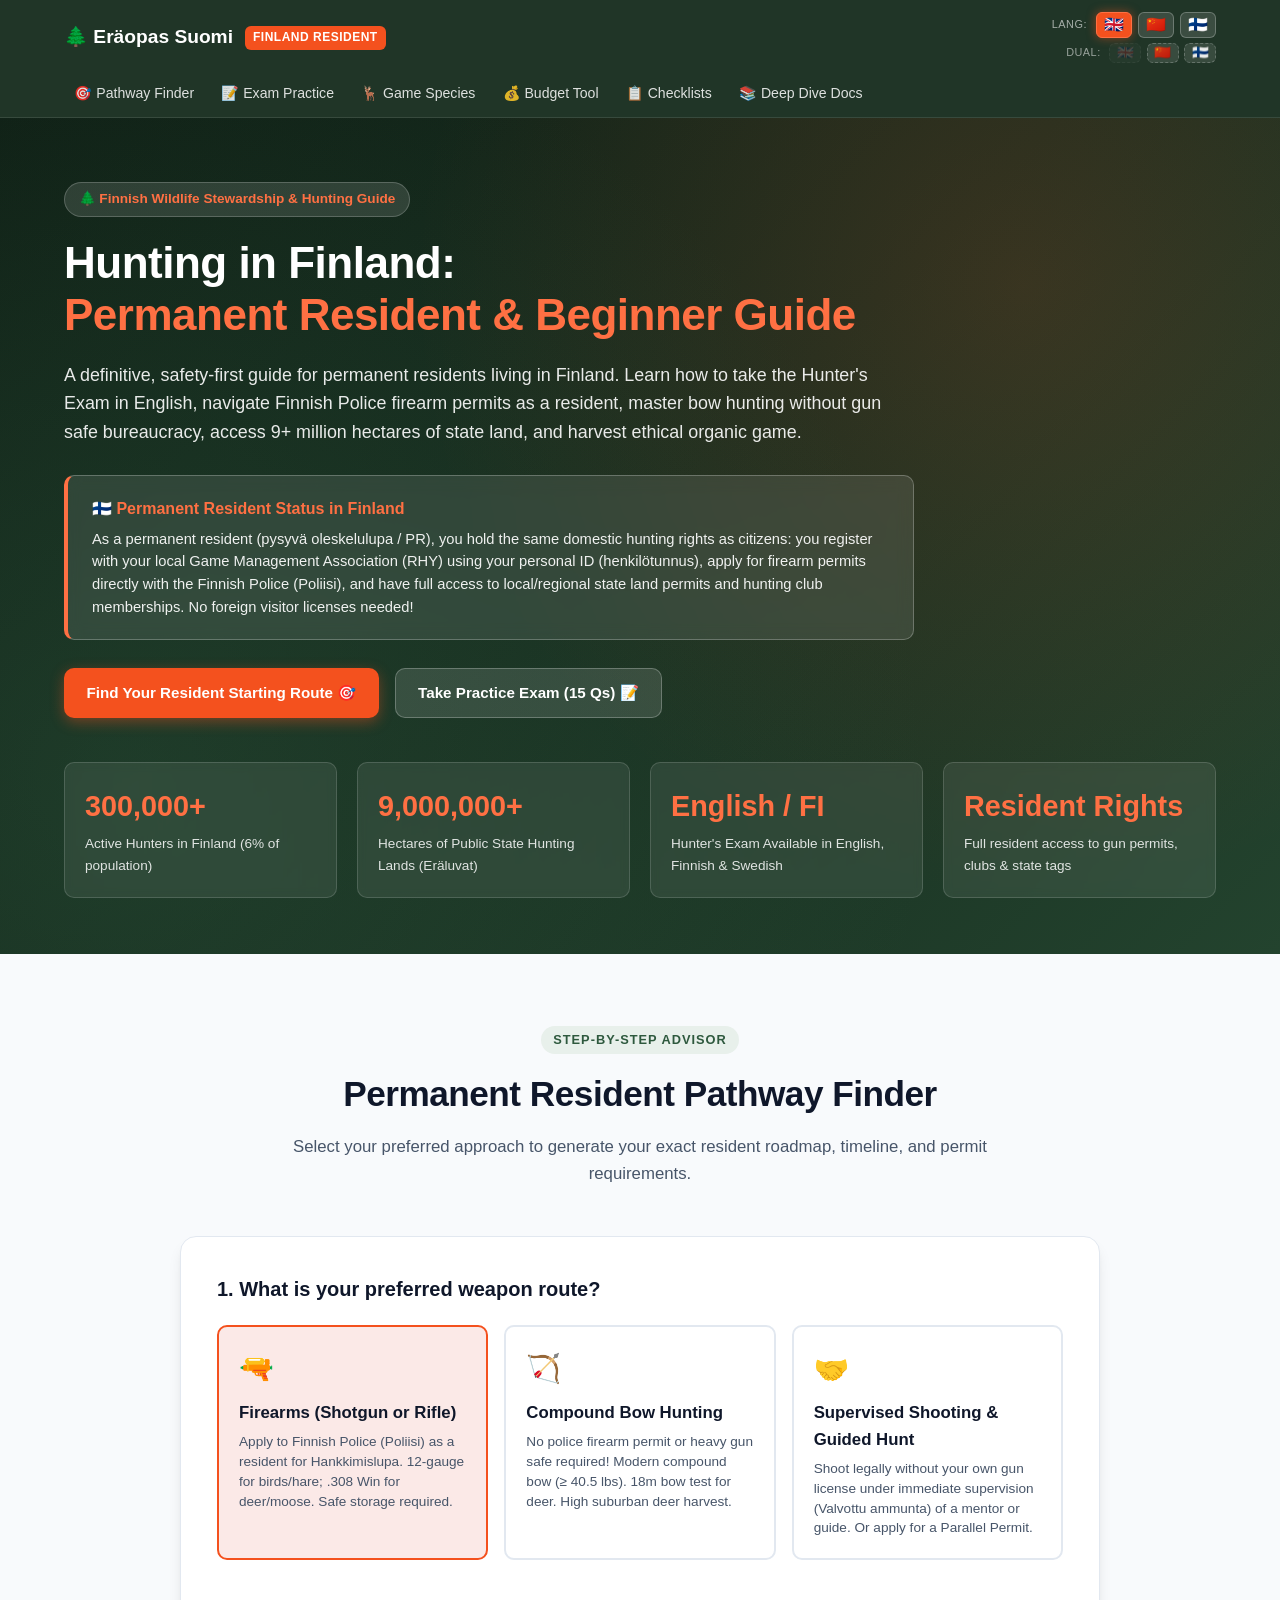
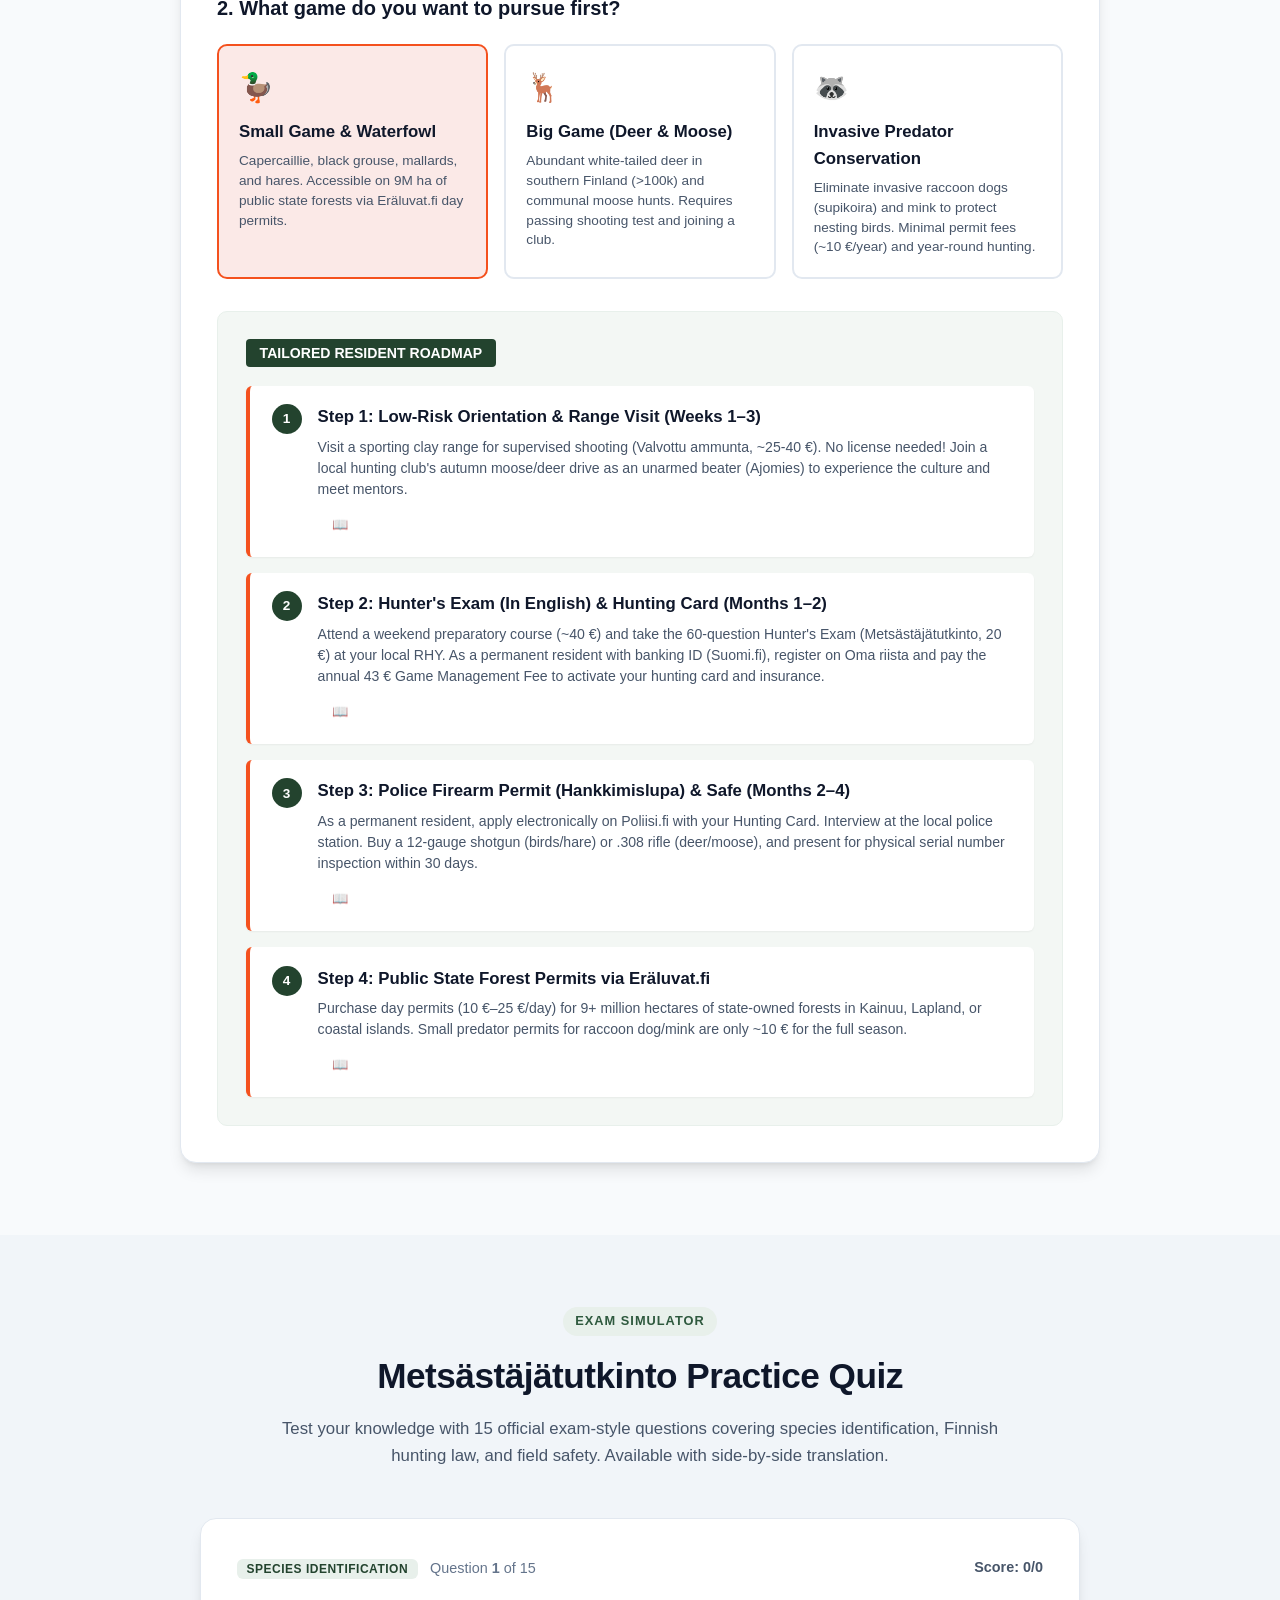
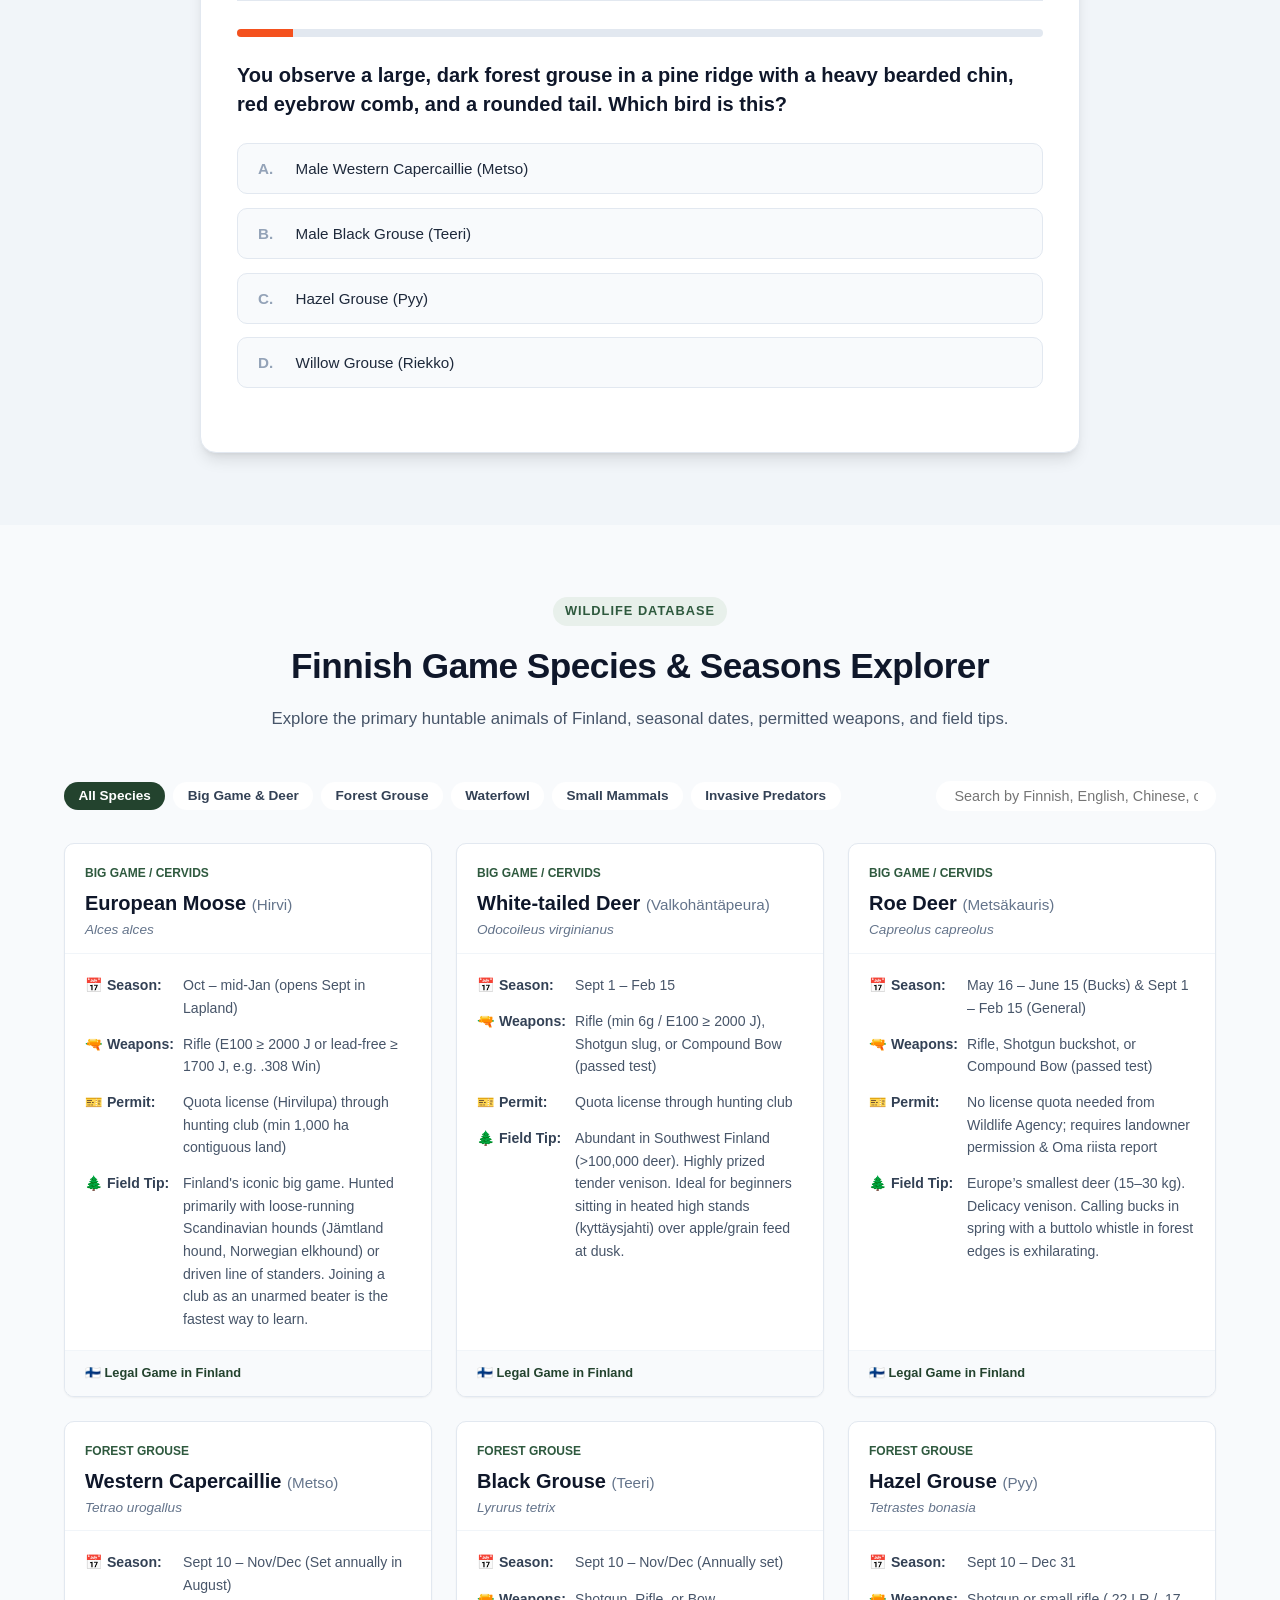
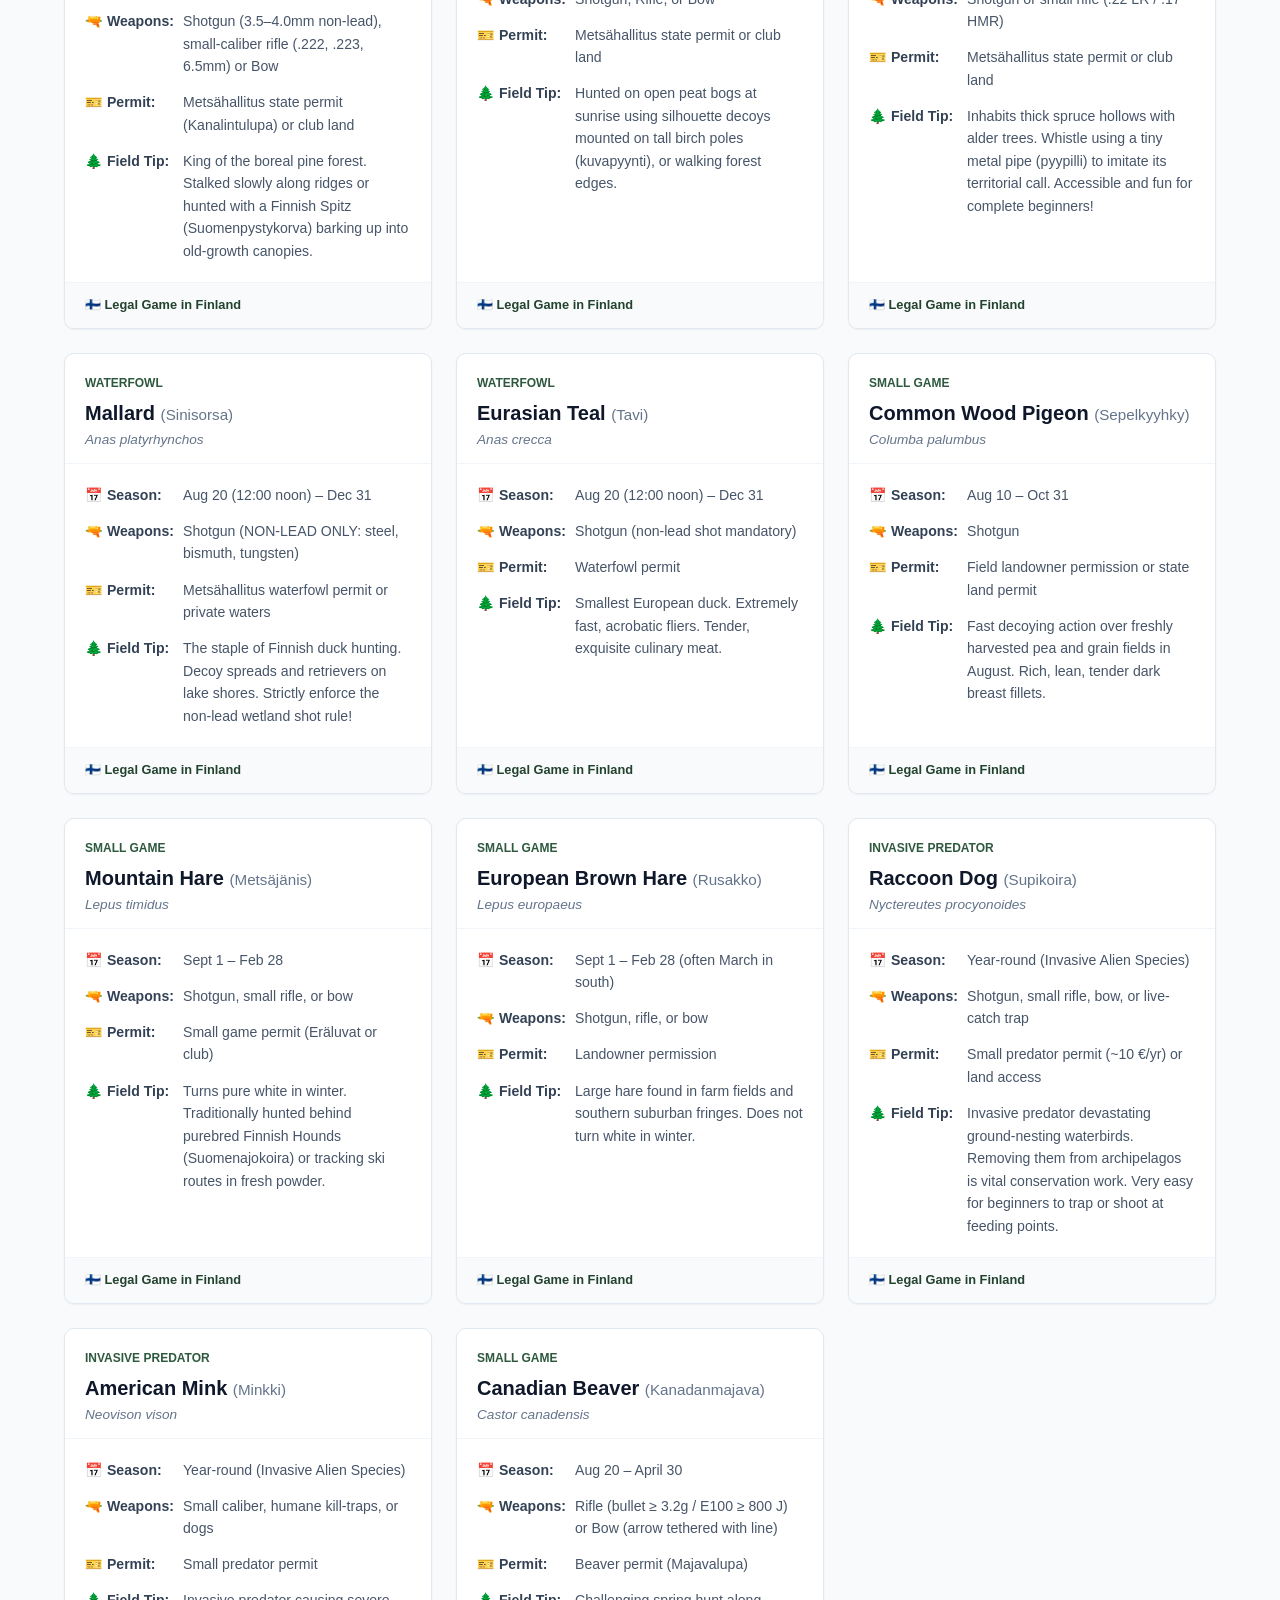
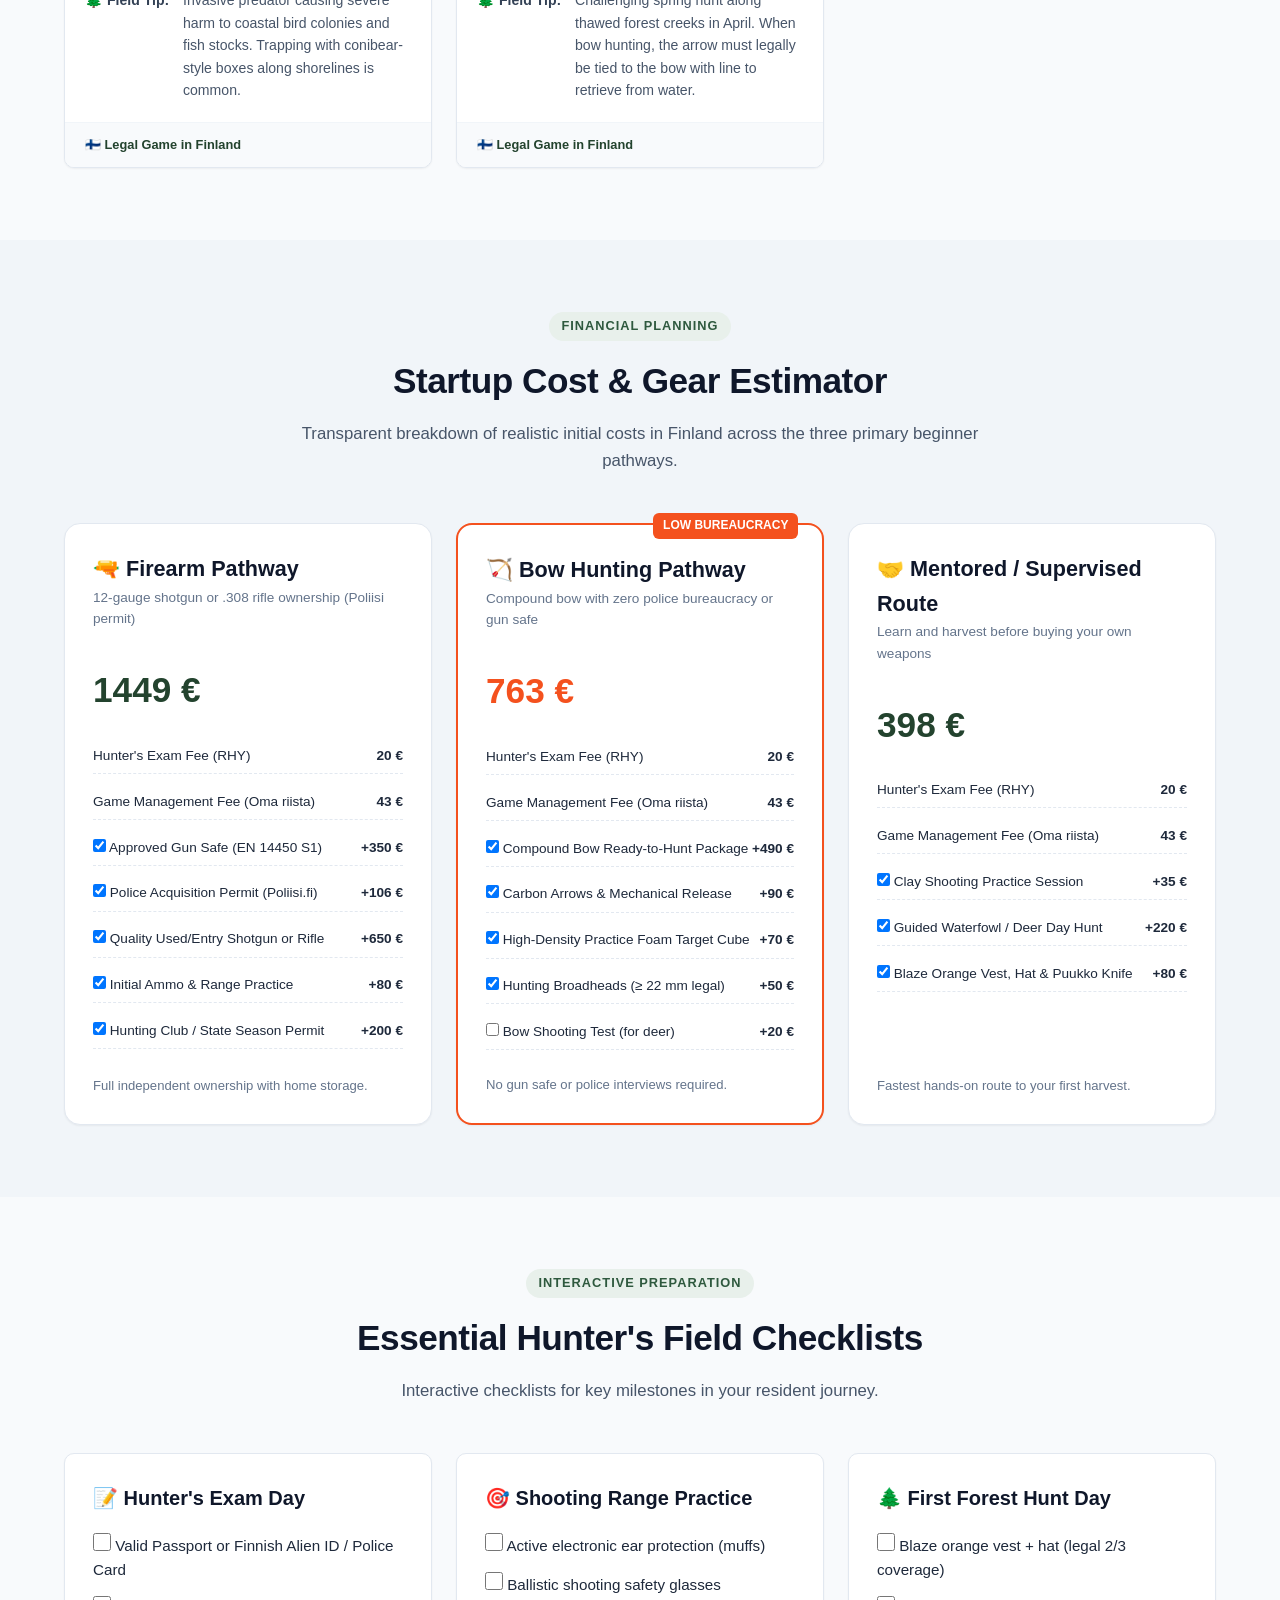
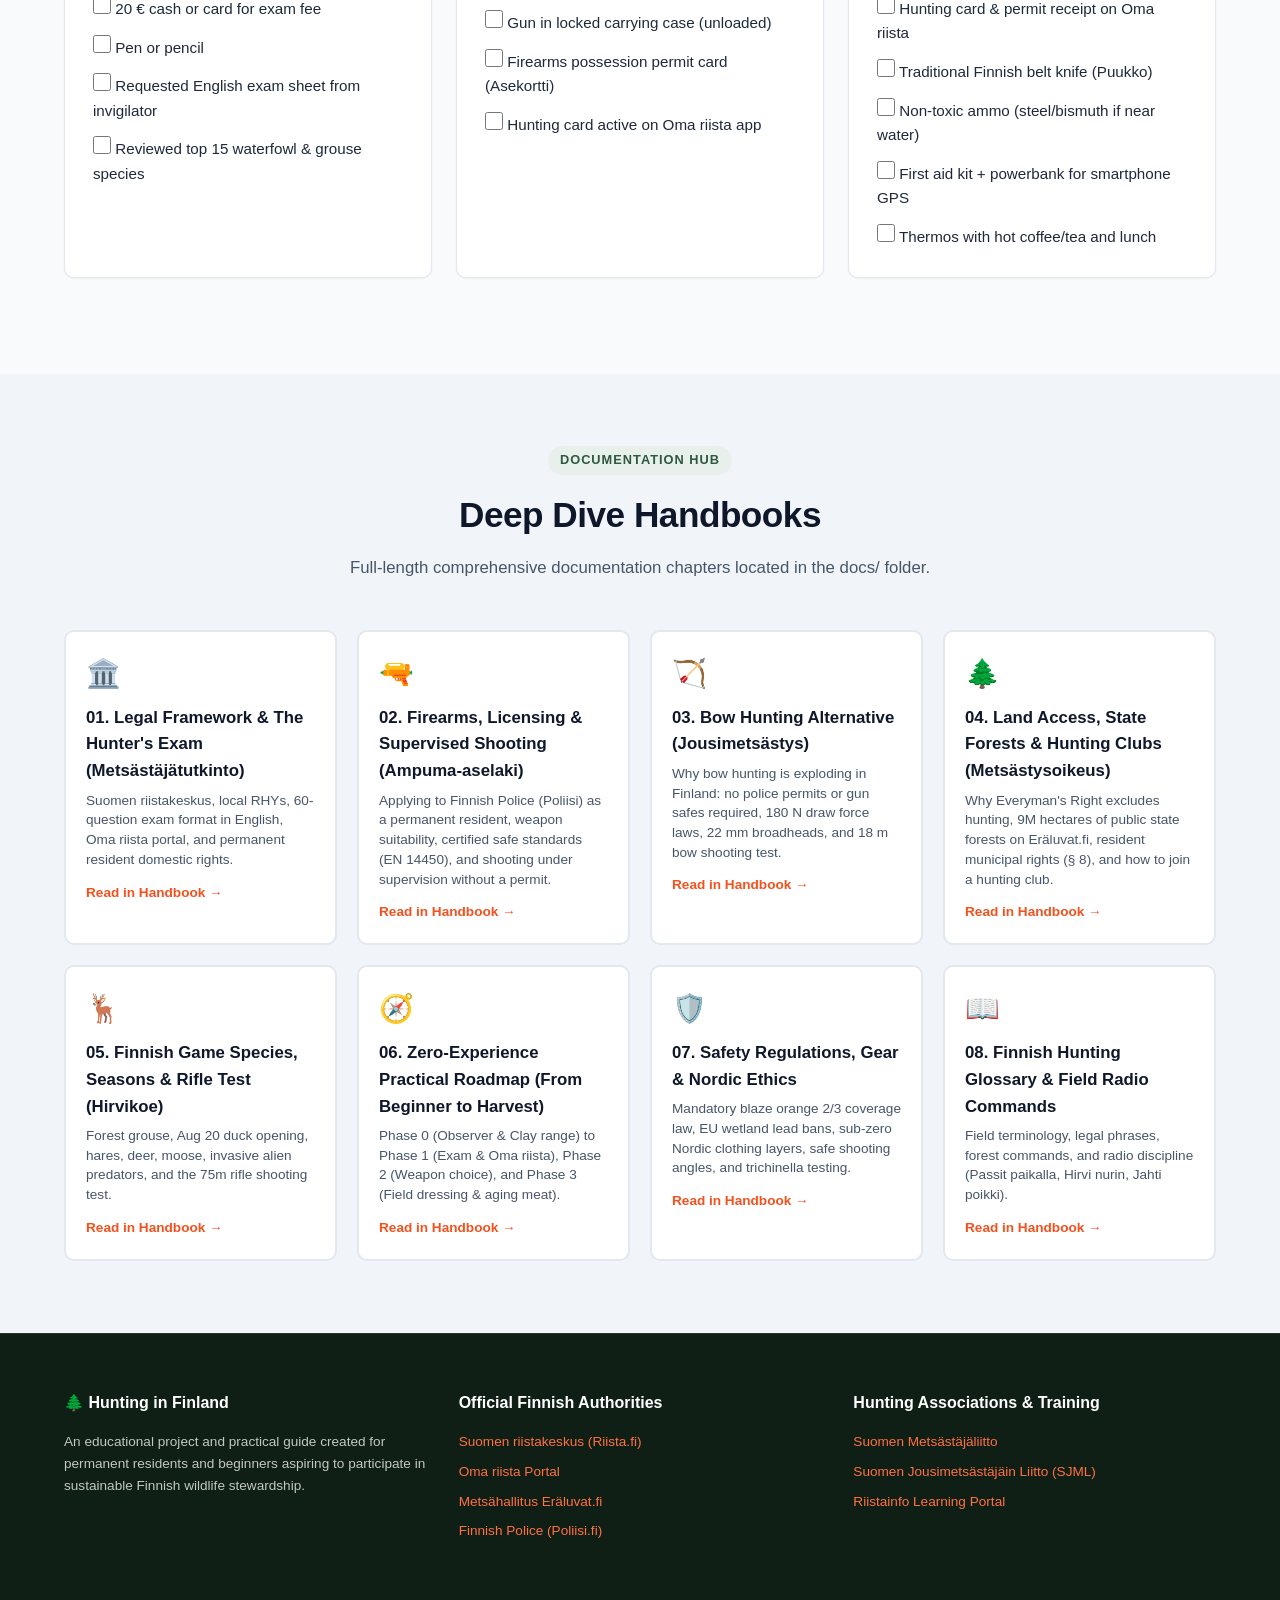
==== commit 81fd7a48: "feat: add trilingual handbook reader modal and standalone html chapter docs with dual-language suppo" ====
--- a/index.html
+++ b/index.html
@@ -421,13 +421,36 @@
           </ul>
         </div>
       </div>
-      <div class="footer-bottom">
-        <p id="footer-note">Created for outdoor learning. Always verify regional quotas and seasonal dates on official Finnish portals before heading into the forest.</p>
-      </div>
-    </div>
-  </footer>
+  <!-- In-App Document / Guide Reader Modal -->
+  <div id="reader-modal" class="reader-modal" role="dialog" aria-modal="true" aria-label="Handbook Reader">
+    <div class="reader-container">
+      <div class="reader-header">
+        <div class="reader-header-left">
+          <button id="reader-close-btn" class="reader-close-btn" title="Close Reader">← <span id="reader-close-text">Back to Guide</span></button>
+          <select id="reader-chapter-select" class="reader-select" aria-label="Select Chapter">
+            <!-- Populated dynamically -->
+          </select>
+        </div>
+        <div style="font-size: 0.88rem; color: rgba(255,255,255,0.85);">
+          📖 <span id="reader-status-text">Finnish Hunting Handbook</span>
+        </div>
+      </div>
+      <div class="reader-body">
+        <div id="reader-chapter-tag" class="article-chapter-tag">Chapter 01</div>
+        <h1 id="reader-article-title">Loading chapter...</h1>
+        <div id="reader-article-subtitle" class="reader-subtitle-box"></div>
+        <div id="reader-article-content"></div>
+      </div>
+      <div class="reader-footer">
+        <button id="reader-prev-btn" class="btn btn-secondary">← Previous Chapter</button>
+        <button id="reader-close-bottom-btn" class="btn btn-primary">Close Handbook ✕</button>
+        <button id="reader-next-btn" class="btn btn-secondary">Next Chapter →</button>
+      </div>
+    </div>
+  </div>
 
   <script src="i18n.js"></script>
+  <script src="chapters.js"></script>
   <script src="app.js"></script>
 </body>
 </html>
--- a/styles.css
+++ b/styles.css
@@ -985,3 +985,222 @@
     width: 100%;
   }
 }
+
+/* ==========================================================================
+   In-App Document / Guide Reader Modal & Reader View
+   ========================================================================== */
+
+.reader-modal {
+  display: none;
+  position: fixed;
+  top: 0;
+  left: 0;
+  width: 100vw;
+  height: 100vh;
+  z-index: 1000;
+  background-color: rgba(15, 31, 21, 0.88);
+  backdrop-filter: blur(8px);
+  overflow-y: auto;
+  padding: 1.5rem 1rem;
+}
+
+.reader-modal.active {
+  display: flex;
+  justify-content: center;
+  align-items: flex-start;
+}
+
+.reader-container {
+  background-color: var(--color-white);
+  border-radius: var(--radius-lg);
+  box-shadow: var(--shadow-xl);
+  width: 100%;
+  max-width: 960px;
+  margin: 1rem auto 3rem;
+  overflow: hidden;
+  position: relative;
+  display: flex;
+  flex-direction: column;
+}
+
+.reader-header {
+  position: sticky;
+  top: 0;
+  z-index: 10;
+  background-color: var(--color-pine-900);
+  color: var(--color-white);
+  padding: 1rem 1.75rem;
+  display: flex;
+  justify-content: space-between;
+  align-items: center;
+  gap: 1rem;
+  flex-wrap: wrap;
+  border-bottom: 1px solid rgba(255, 255, 255, 0.1);
+}
+
+.reader-header-left {
+  display: flex;
+  align-items: center;
+  gap: 1rem;
+  flex-wrap: wrap;
+}
+
+.reader-close-btn {
+  background-color: rgba(255, 255, 255, 0.15);
+  border: 1px solid rgba(255, 255, 255, 0.25);
+  color: var(--color-white);
+  padding: 0.45rem 0.95rem;
+  border-radius: var(--radius-md);
+  cursor: pointer;
+  font-size: 0.9rem;
+  font-weight: 600;
+  display: inline-flex;
+  align-items: center;
+  gap: 0.4rem;
+  transition: var(--transition);
+}
+
+.reader-close-btn:hover {
+  background-color: var(--color-orange-500);
+  border-color: var(--color-orange-400);
+}
+
+.reader-select {
+  background-color: var(--color-pine-800);
+  color: var(--color-white);
+  border: 1px solid rgba(255, 255, 255, 0.25);
+  border-radius: var(--radius-md);
+  padding: 0.45rem 1rem;
+  font-size: 0.9rem;
+  font-weight: 600;
+  cursor: pointer;
+  max-width: 320px;
+}
+
+.reader-body {
+  padding: 2.5rem 2.25rem;
+  color: var(--color-slate-800);
+  line-height: 1.75;
+  font-size: 1.02rem;
+}
+
+/* Document Article Typography */
+.article-chapter-tag {
+  font-size: 0.85rem;
+  font-weight: 700;
+  text-transform: uppercase;
+  letter-spacing: 1px;
+  color: var(--color-pine-600);
+  margin-bottom: 0.5rem;
+}
+
+.reader-body h1 {
+  font-size: 2.25rem;
+  font-weight: 800;
+  color: var(--color-slate-900);
+  margin-bottom: 1rem;
+  line-height: 1.25;
+  letter-spacing: -0.5px;
+}
+
+.reader-subtitle-box {
+  background-color: var(--color-slate-50);
+  border-left: 4px solid var(--color-orange-500);
+  padding: 1rem 1.25rem;
+  margin-bottom: 2rem;
+  border-radius: var(--radius-sm);
+  font-size: 1.05rem;
+  color: var(--color-slate-700);
+}
+
+.reader-body h2 {
+  font-size: 1.55rem;
+  font-weight: 700;
+  color: var(--color-slate-900);
+  margin-top: 2.25rem;
+  margin-bottom: 1rem;
+  padding-bottom: 0.4rem;
+  border-bottom: 1px solid var(--color-slate-200);
+}
+
+.reader-body h3 {
+  font-size: 1.2rem;
+  font-weight: 700;
+  color: var(--color-pine-800);
+  margin-top: 1.5rem;
+  margin-bottom: 0.75rem;
+}
+
+.reader-body p {
+  margin-bottom: 1.15rem;
+}
+
+.reader-body ul, .reader-body ol {
+  margin-left: 1.5rem;
+  margin-bottom: 1.25rem;
+  display: flex;
+  flex-direction: column;
+  gap: 0.45rem;
+}
+
+.reader-body table {
+  width: 100%;
+  border-collapse: collapse;
+  margin: 1.5rem 0;
+  font-size: 0.92rem;
+}
+
+.reader-body th, .reader-body td {
+  padding: 0.75rem 1rem;
+  border: 1px solid var(--color-slate-200);
+  text-align: left;
+}
+
+.reader-body th {
+  background-color: var(--color-pine-50);
+  color: var(--color-pine-900);
+  font-weight: 700;
+}
+
+.reader-body tr:nth-child(even) td {
+  background-color: var(--color-slate-50);
+}
+
+.reader-alert {
+  padding: 1.15rem 1.35rem;
+  border-radius: var(--radius-md);
+  margin: 1.5rem 0;
+  border-left: 4px solid;
+  font-size: 0.95rem;
+  line-height: 1.55;
+}
+
+.reader-alert.note {
+  background-color: var(--color-pine-50);
+  border-color: var(--color-pine-600);
+  color: var(--color-pine-900);
+}
+
+.reader-alert.warning {
+  background-color: #fffbeb;
+  border-color: #f59e0b;
+  color: #92400e;
+}
+
+.reader-alert.danger {
+  background-color: var(--color-danger-bg);
+  border-color: var(--color-danger);
+  color: #7f1d1d;
+}
+
+.reader-footer {
+  background-color: var(--color-slate-50);
+  border-top: 1px solid var(--color-slate-200);
+  padding: 1.25rem 2.25rem;
+  display: flex;
+  justify-content: space-between;
+  align-items: center;
+  flex-wrap: wrap;
+  gap: 1rem;
+}
+
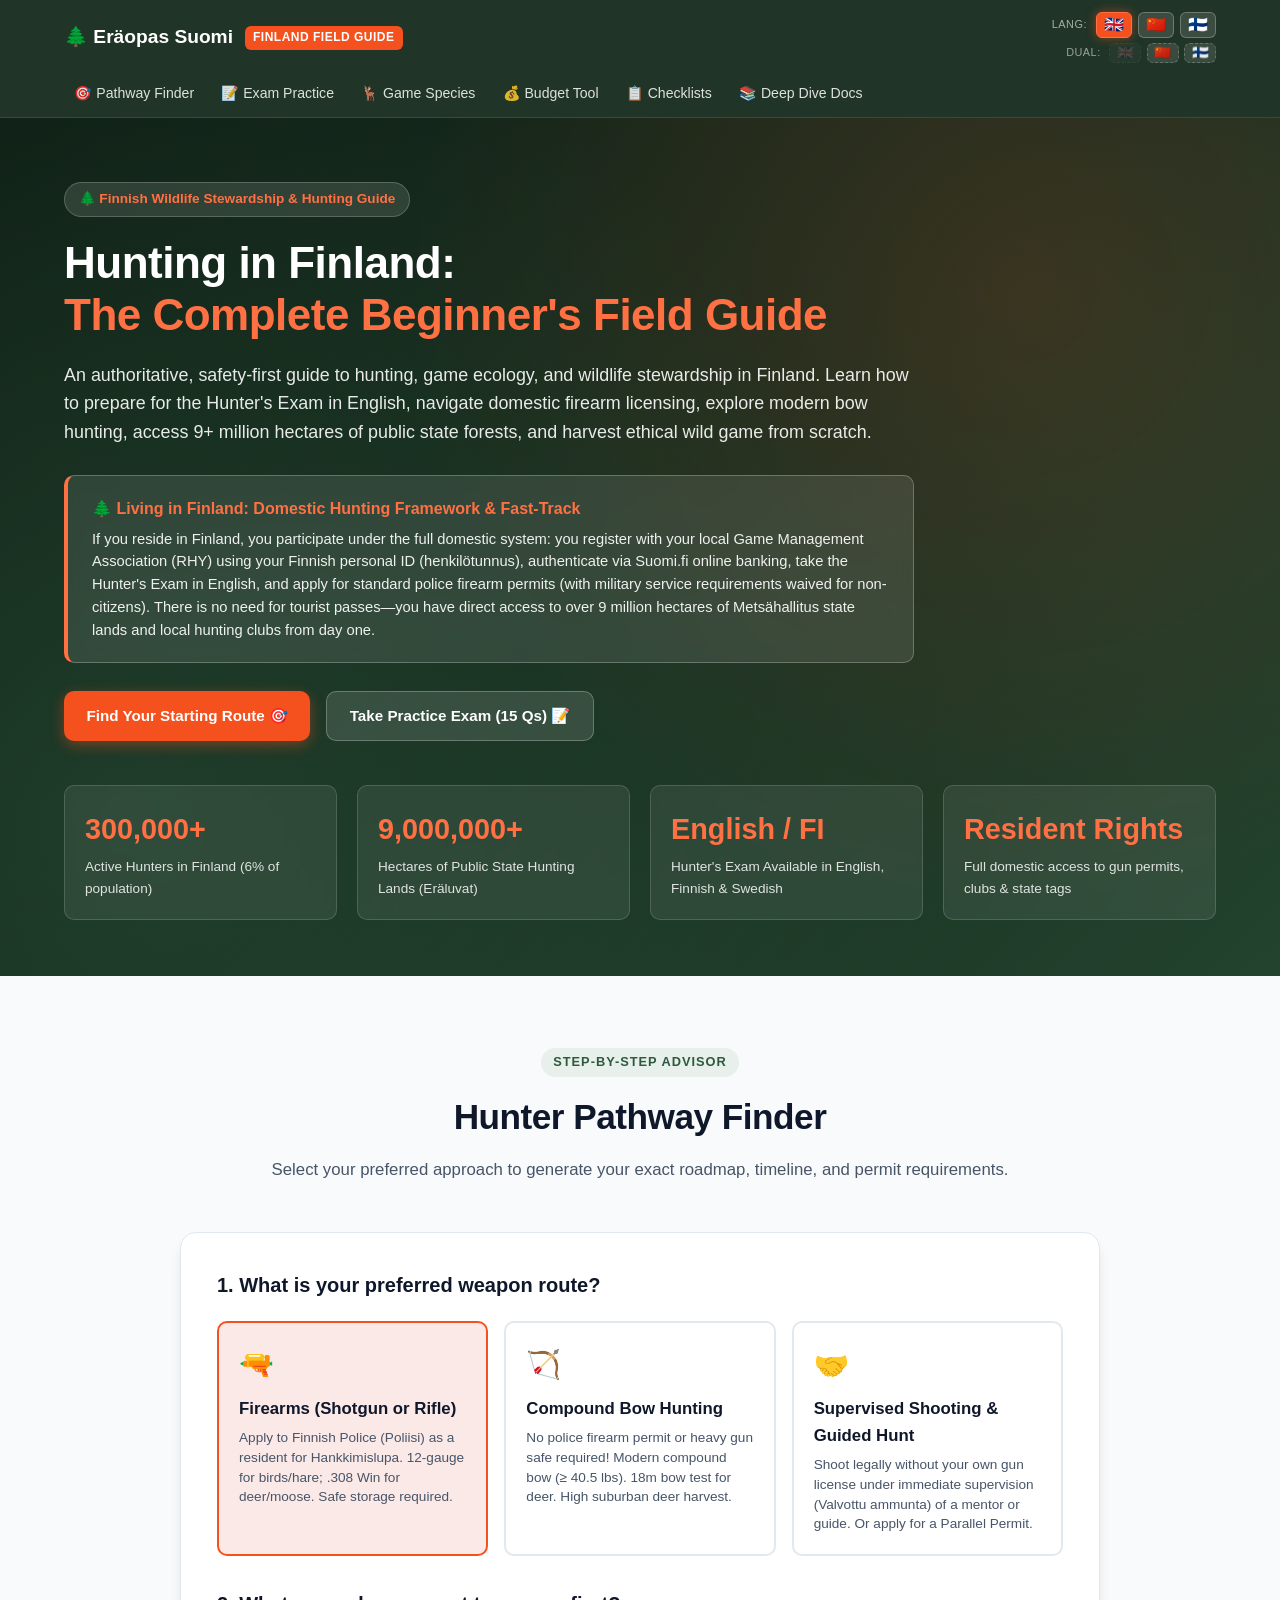
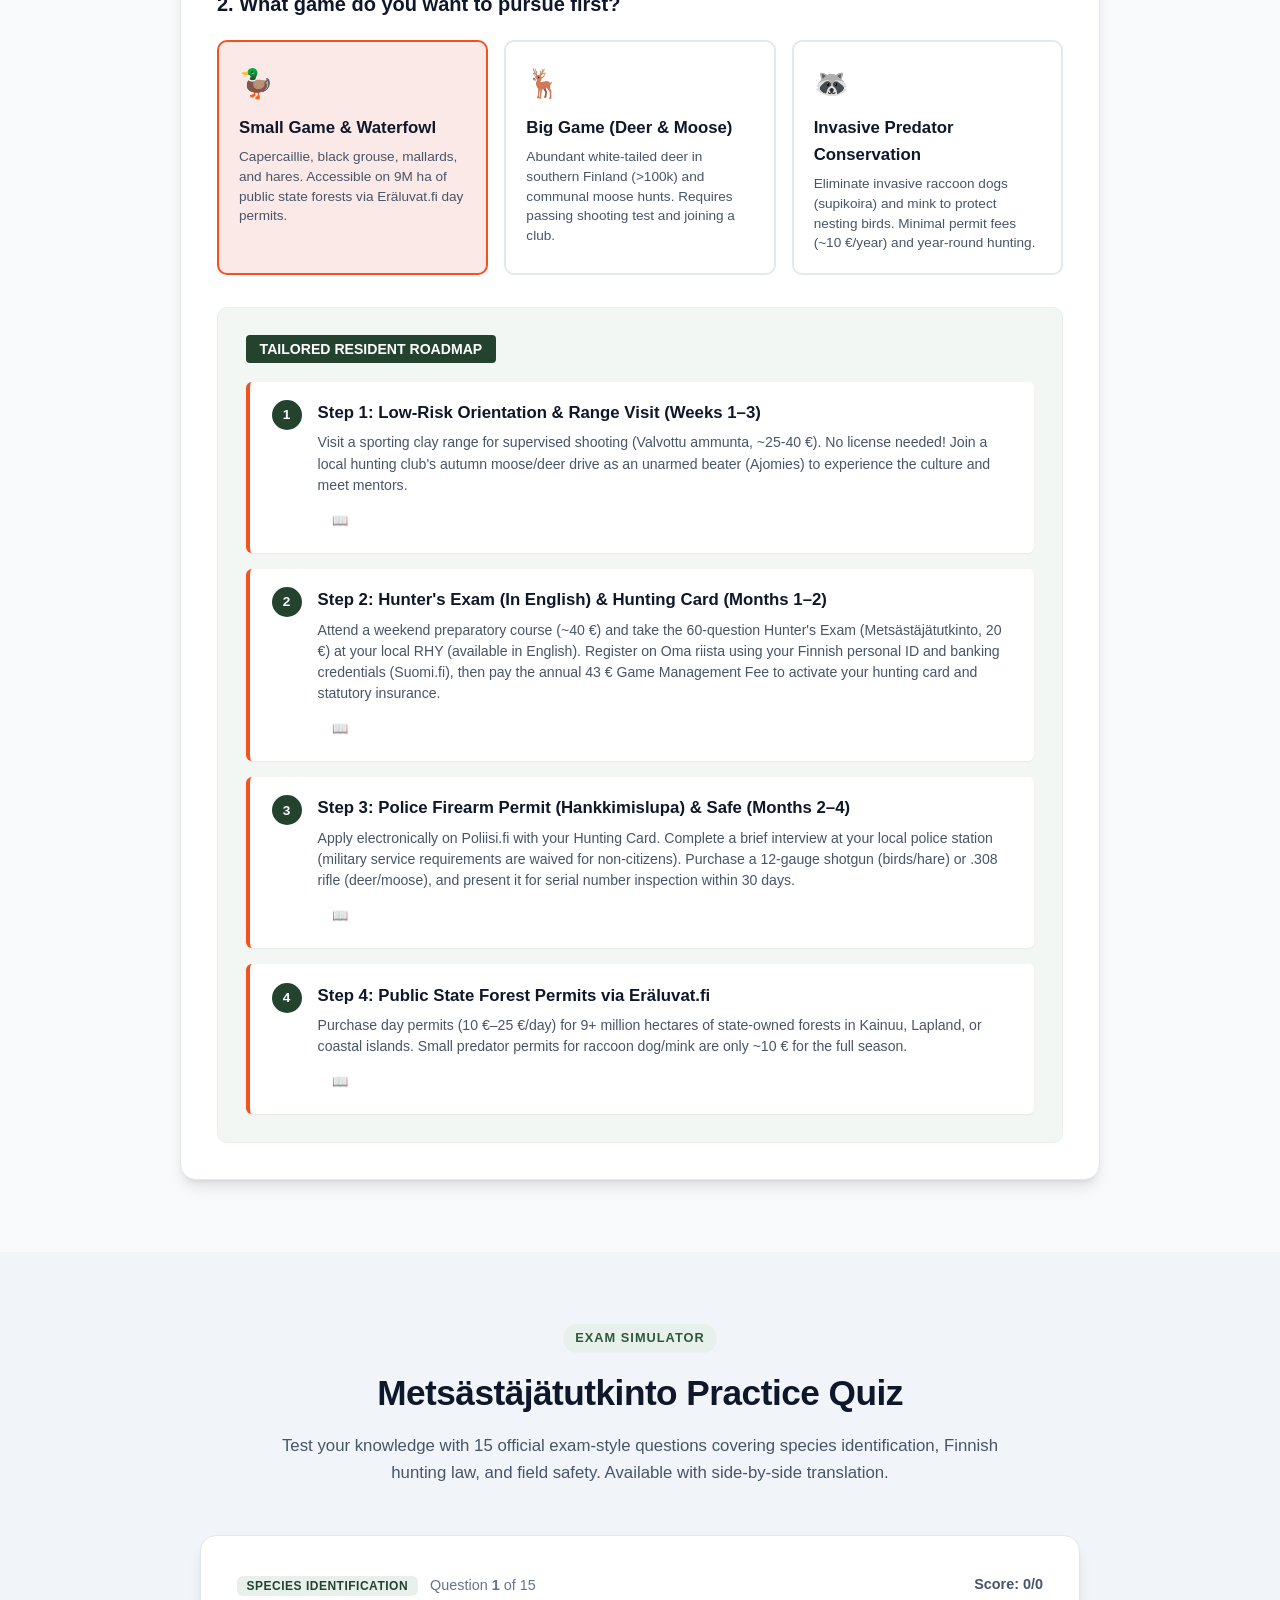
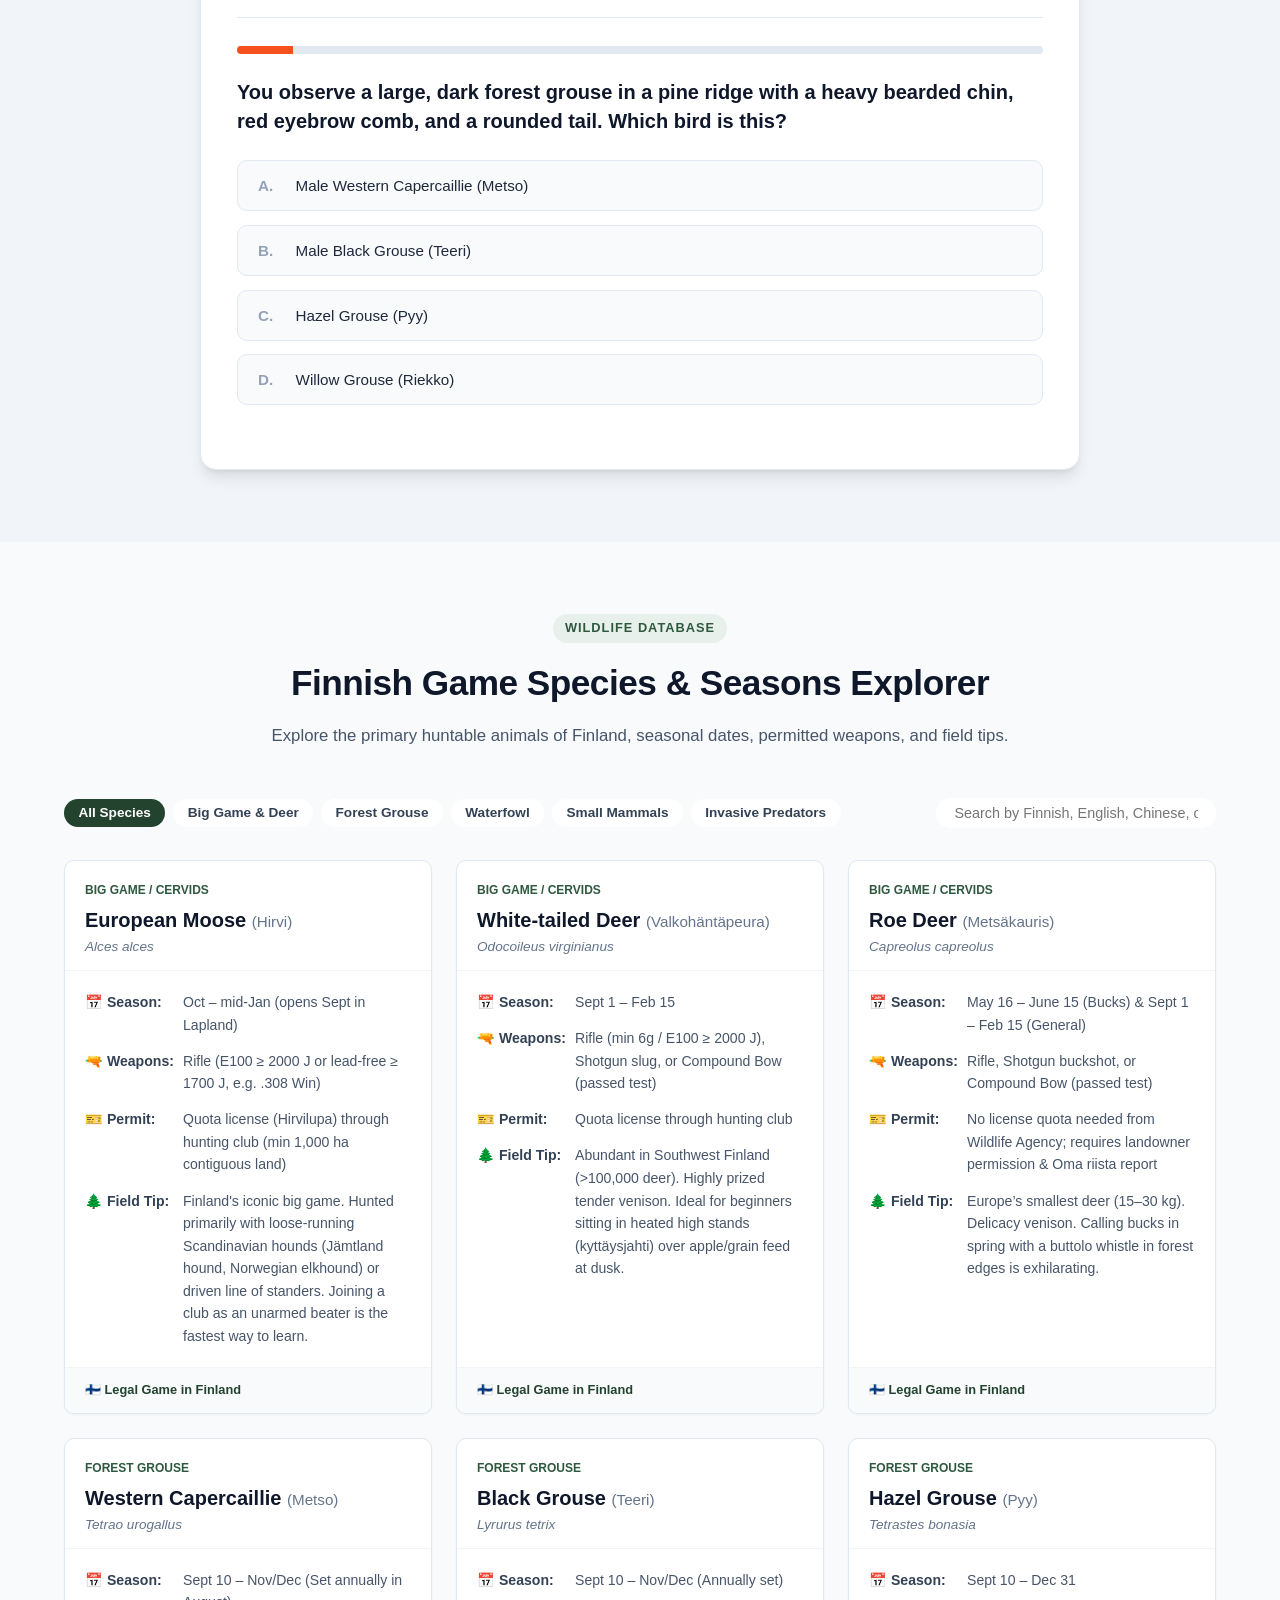
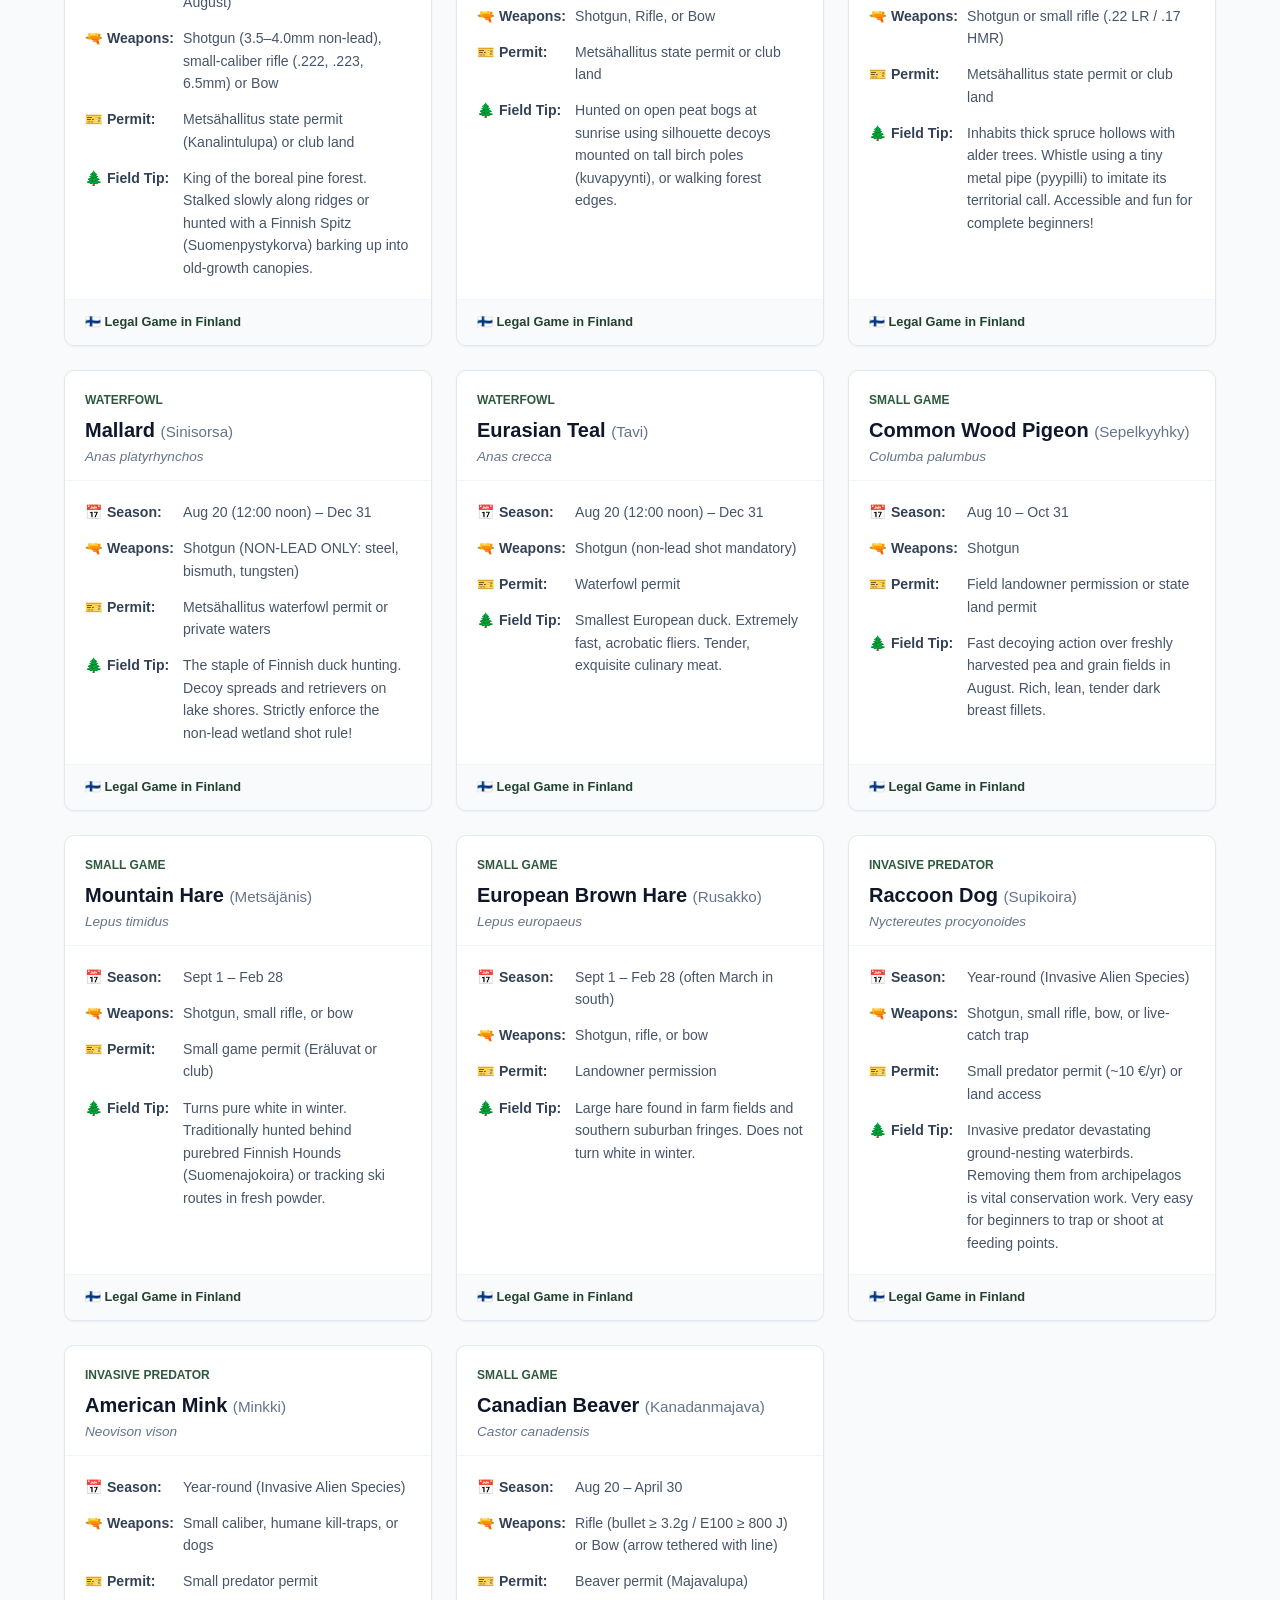
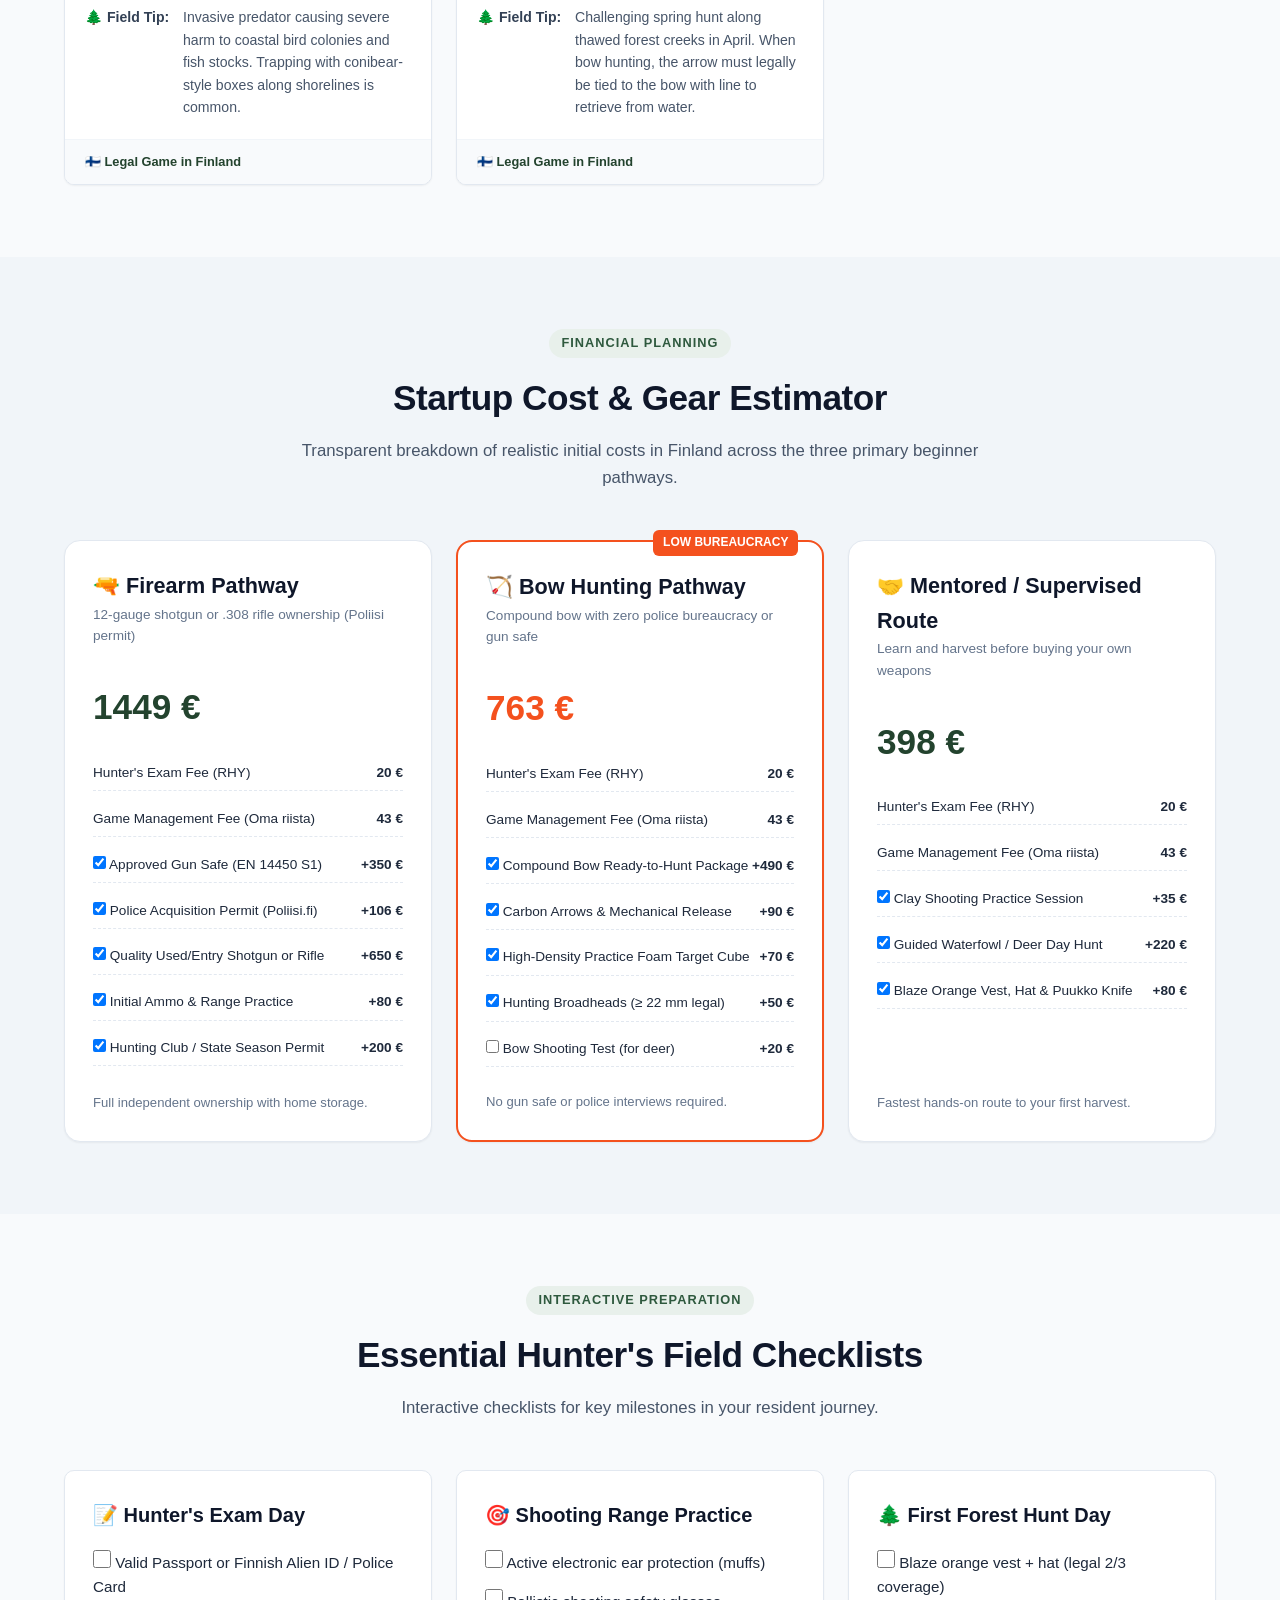
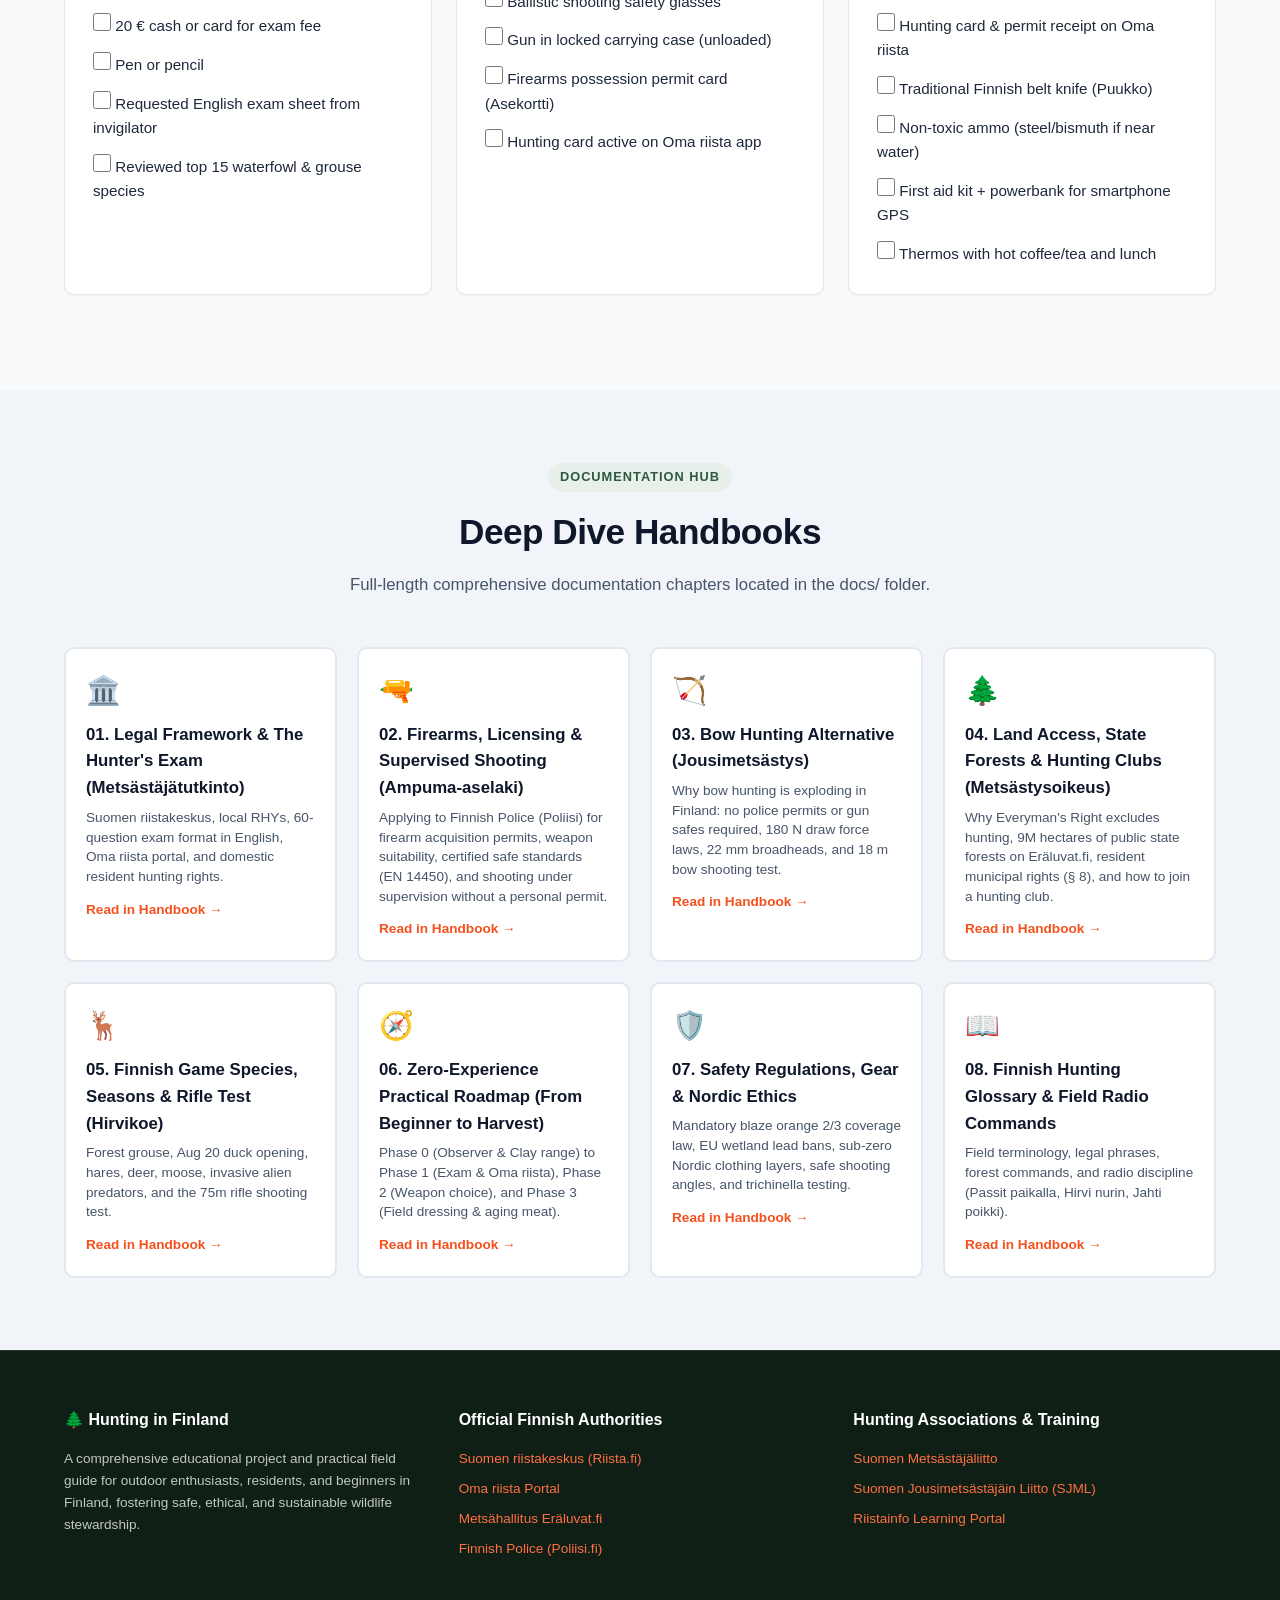
==== commit ce7b5e95: "refactor: generalize framing and branding to comprehensive resident and beginner field guide" ====
--- a/index.html
+++ b/index.html
@@ -3,8 +3,8 @@
 <head>
   <meta charset="UTF-8">
   <meta name="viewport" content="width=device-width, initial-scale=1.0">
-  <title>Hunting in Finland: Permanent Resident & Beginner Guide • 芬兰狩猎全景指南 • Metsästys Suomessa</title>
-  <meta name="description" content="Trilingual field guide to hunting in Finland for permanent residents and beginners. Hunter's Exam (Metsästäjätutkinto), firearm permits, bow hunting, state land access, and species database. Available in English, Chinese (中文), and Finnish (Suomi) with dual-language mode.">
+  <title>Hunting in Finland: The Complete Beginner's Field Guide • 芬兰狩猎全景指南 • Metsästys Suomessa</title>
+  <meta name="description" content="Authoritative field guide to hunting in Finland for beginners, residents, and outdoor enthusiasts. Hunter's Exam (Metsästäjätutkinto) in English, firearms licensing, modern bow hunting, 9M hectares of state lands (Eräluvat), game species database, and ethical harvesting. Available in English, Chinese (中文), and Finnish (Suomi) with dual-language mode.">
   <link rel="stylesheet" href="styles.css">
   <link rel="icon" href="data:image/svg+xml,<svg xmlns=%22http://www.w3.org/2000/svg%22 viewBox=%220 0 100 100%22><text y=%22.9em%22 font-size=%2290%22>🌲</text></svg>">
 </head>
@@ -15,7 +15,7 @@
     <div class="container">
       <a href="#" class="nav-brand">
         <span id="site-brand-text">🌲 Eräopas Suomi</span>
-        <span id="site-badge-text" class="badge-fi">FINLAND RESIDENT</span>
+        <span id="site-badge-text" class="badge-fi">FINLAND FIELD GUIDE</span>
       </a>
 
       <!-- Language Switcher: Primary & Secondary (Comparison Mode) -->
@@ -52,21 +52,21 @@
     <div class="container">
       <div class="hero-content">
         <div id="hero-tag-text" class="hero-tag">🌲 Finnish Wildlife Stewardship & Hunting Guide</div>
-        <h1 id="hero-title-text">Hunting in Finland: <br><span class="highlight">Permanent Resident & Beginner Guide</span></h1>
+        <h1 id="hero-title-text">Hunting in Finland: <br><span class="highlight">The Complete Beginner's Field Guide</span></h1>
         <p id="hero-subtitle-text">
-          A definitive, safety-first guide for permanent residents living in Finland. Learn how to take the Hunter's Exam in English, navigate Finnish Police firearm permits as a resident, master bow hunting without gun safe bureaucracy, access 9+ million hectares of state land, and harvest ethical organic game.
+          An authoritative, safety-first guide to hunting, game ecology, and wildlife stewardship in Finland. Learn how to prepare for the Hunter's Exam in English, navigate domestic firearm licensing, explore modern bow hunting, access 9+ million hectares of public state forests, and harvest ethical wild game from scratch.
         </p>
 
-        <!-- Permanent Resident Status Card -->
+        <!-- Domestic Hunting Framework & Fast-Track Notice Card -->
         <div class="pr-notice-card">
-          <div id="pr-notice-title" class="pr-notice-header">🇫🇮 Permanent Resident Status in Finland</div>
+          <div id="pr-notice-title" class="pr-notice-header">🌲 Living in Finland: Domestic Hunting Framework & Fast-Track</div>
           <div id="pr-notice-body" class="pr-notice-text">
-            As a permanent resident (pysyvä oleskelulupa / PR), you hold the same domestic hunting rights as citizens: you register with your local Game Management Association (RHY) using your personal ID (henkilötunnus), apply for firearm permits directly with the Finnish Police (Poliisi), and have full access to local/regional state land permits and hunting club memberships. No foreign visitor licenses needed!
+            If you reside in Finland, you participate under the full domestic system: you register with your local Game Management Association (RHY) using your Finnish personal ID (henkilötunnus), authenticate via Suomi.fi online banking, take the Hunter's Exam in English, and apply for standard police firearm permits (with military service requirements waived for non-citizens). There is no need for tourist passes—you have direct access to over 9 million hectares of Metsähallitus state lands and local hunting clubs from day one.
           </div>
         </div>
 
         <div class="hero-actions" style="margin-top: 1.75rem;">
-          <a href="#wizard" id="hero-btn-wizard" class="btn btn-primary">Find Your Resident Starting Route 🎯</a>
+          <a href="#wizard" id="hero-btn-wizard" class="btn btn-primary">Find Your Starting Route 🎯</a>
           <a href="#quiz" id="hero-btn-quiz" class="btn btn-secondary">Take Practice Exam (15 Qs) 📝</a>
         </div>
       </div>
@@ -87,7 +87,7 @@
         </div>
         <div class="highlight-stat">
           <div id="stat-4-num" class="stat-num">Resident Rights</div>
-          <div id="stat-4-label" class="stat-label">Full resident access to gun permits, clubs & state tags</div>
+          <div id="stat-4-label" class="stat-label">Full domestic access to gun permits, clubs & state tags</div>
         </div>
       </div>
     </div>
@@ -98,8 +98,8 @@
     <div class="container">
       <div class="section-header">
         <span id="sec-tag-wizard" class="section-tag">Step-by-Step Advisor</span>
-        <h2 id="sec-title-wizard">Permanent Resident Pathway Finder</h2>
-        <p id="sec-sub-wizard">Select your preferred approach to generate your exact resident roadmap, timeline, and permit requirements.</p>
+        <h2 id="sec-title-wizard">Hunter Pathway Finder</h2>
+        <p id="sec-sub-wizard">Select your preferred approach to generate your exact roadmap, timeline, and permit requirements.</p>
       </div>
 
       <div class="wizard-card">
@@ -401,7 +401,7 @@
       <div class="footer-grid">
         <div class="footer-col">
           <h4>🌲 Hunting in Finland</h4>
-          <p id="footer-desc">An educational project and practical guide created for permanent residents and beginners aspiring to participate in sustainable Finnish wildlife stewardship.</p>
+          <p id="footer-desc">A comprehensive educational project and practical field guide for outdoor enthusiasts, residents, and beginners in Finland, fostering safe, ethical, and sustainable wildlife stewardship.</p>
         </div>
         <div class="footer-col">
           <h4 id="footer-auth-title">Official Finnish Authorities</h4>
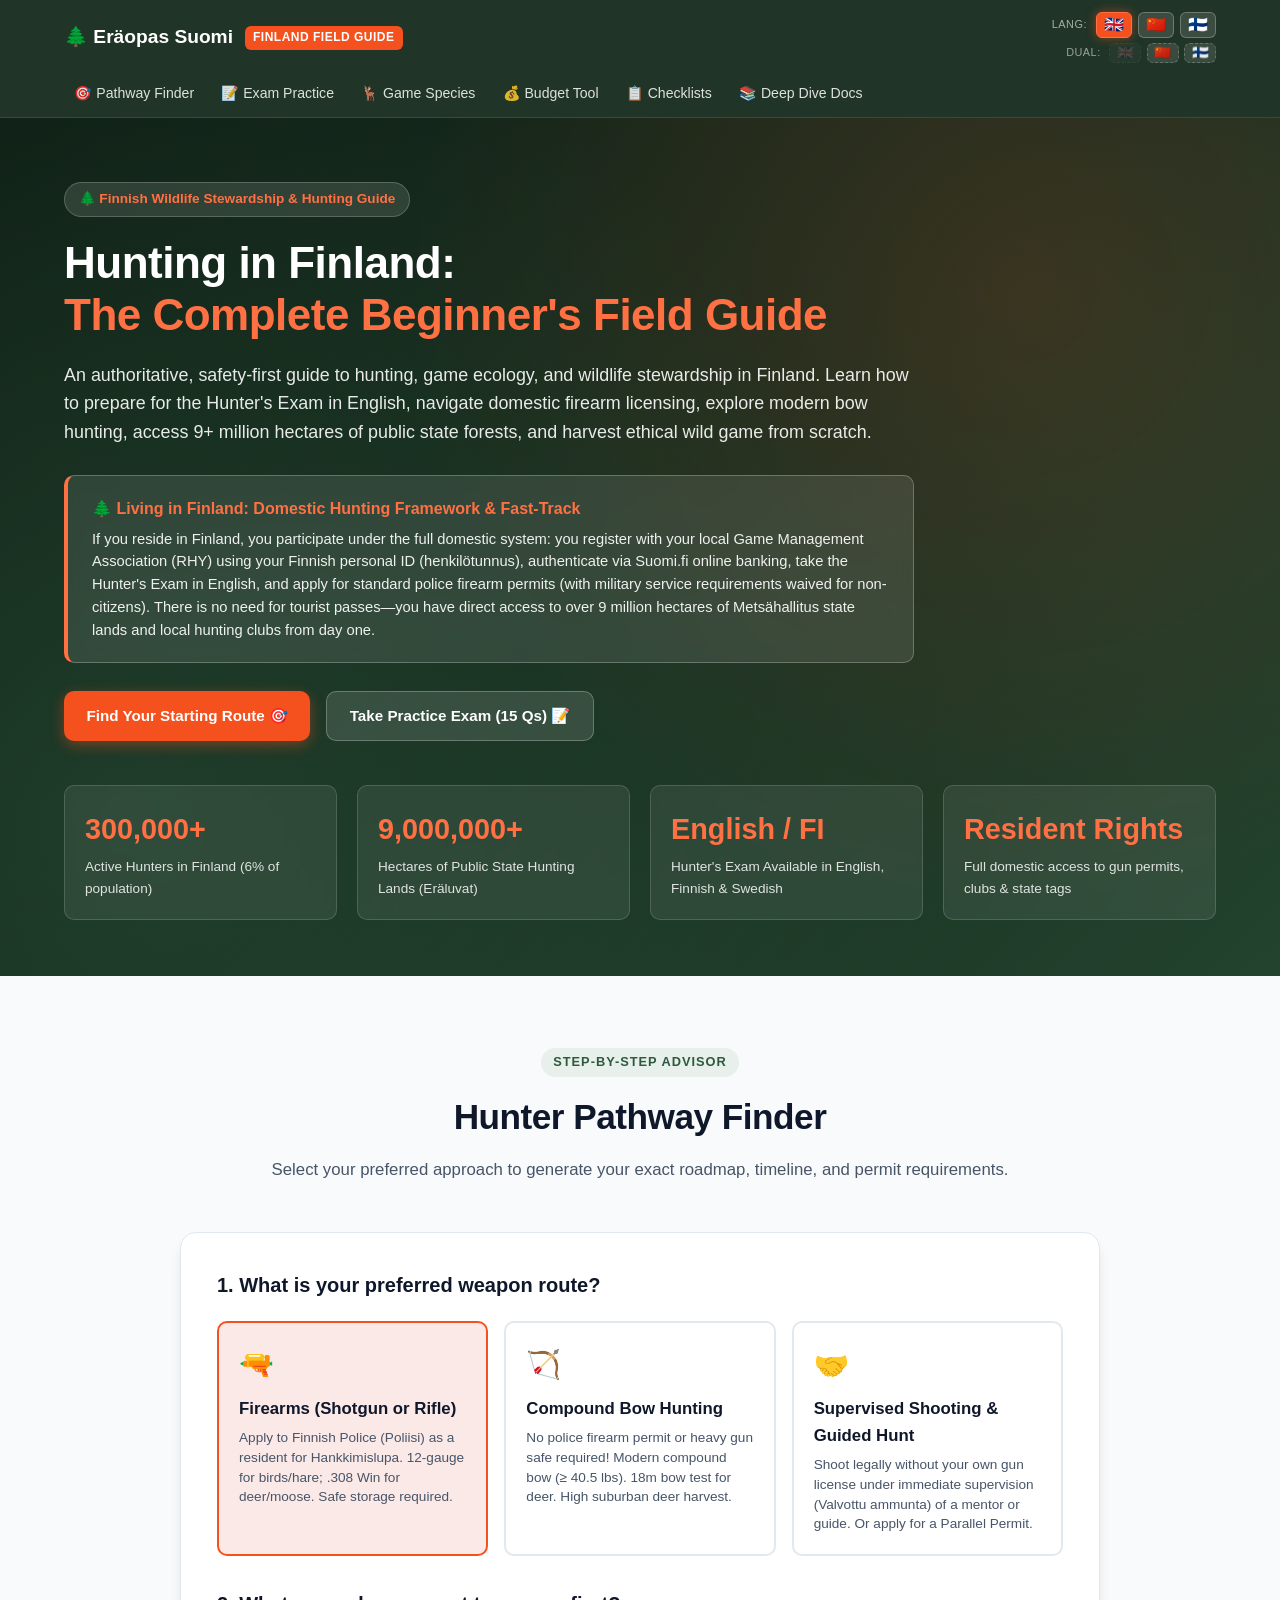
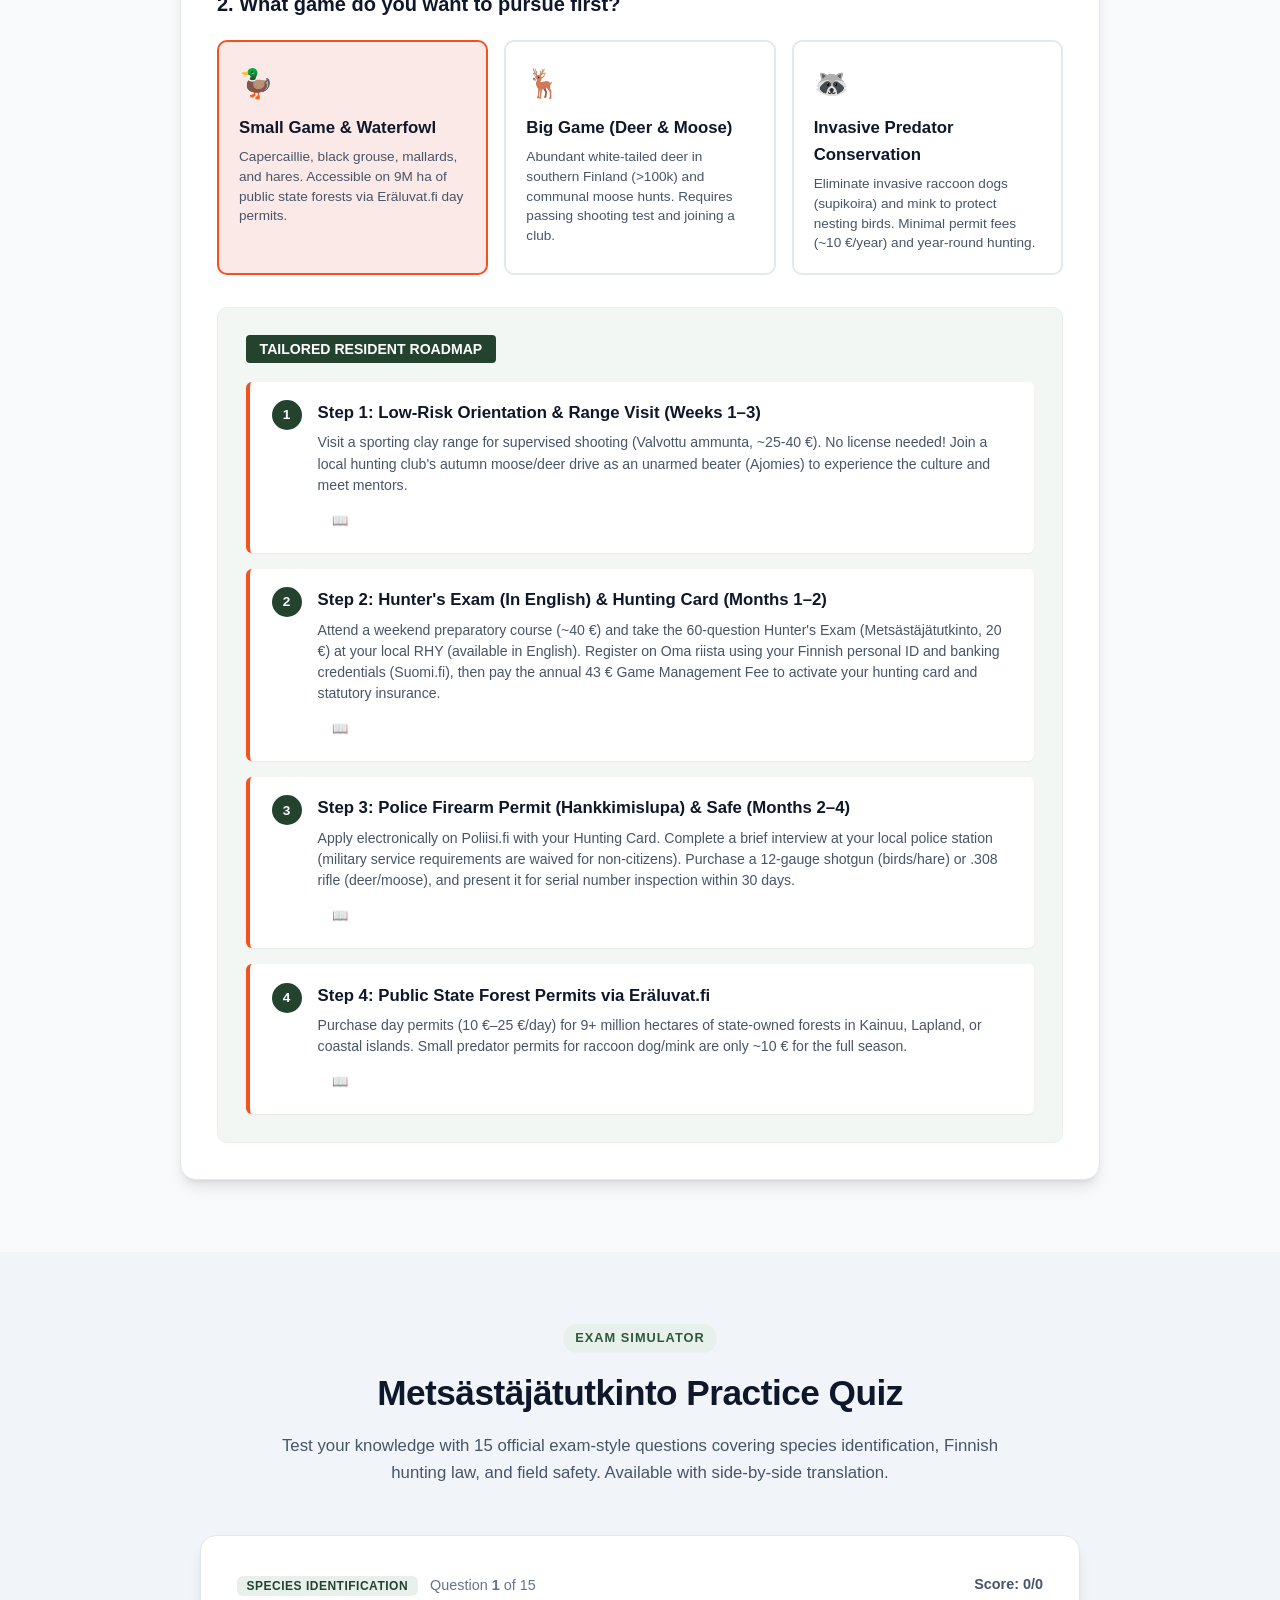
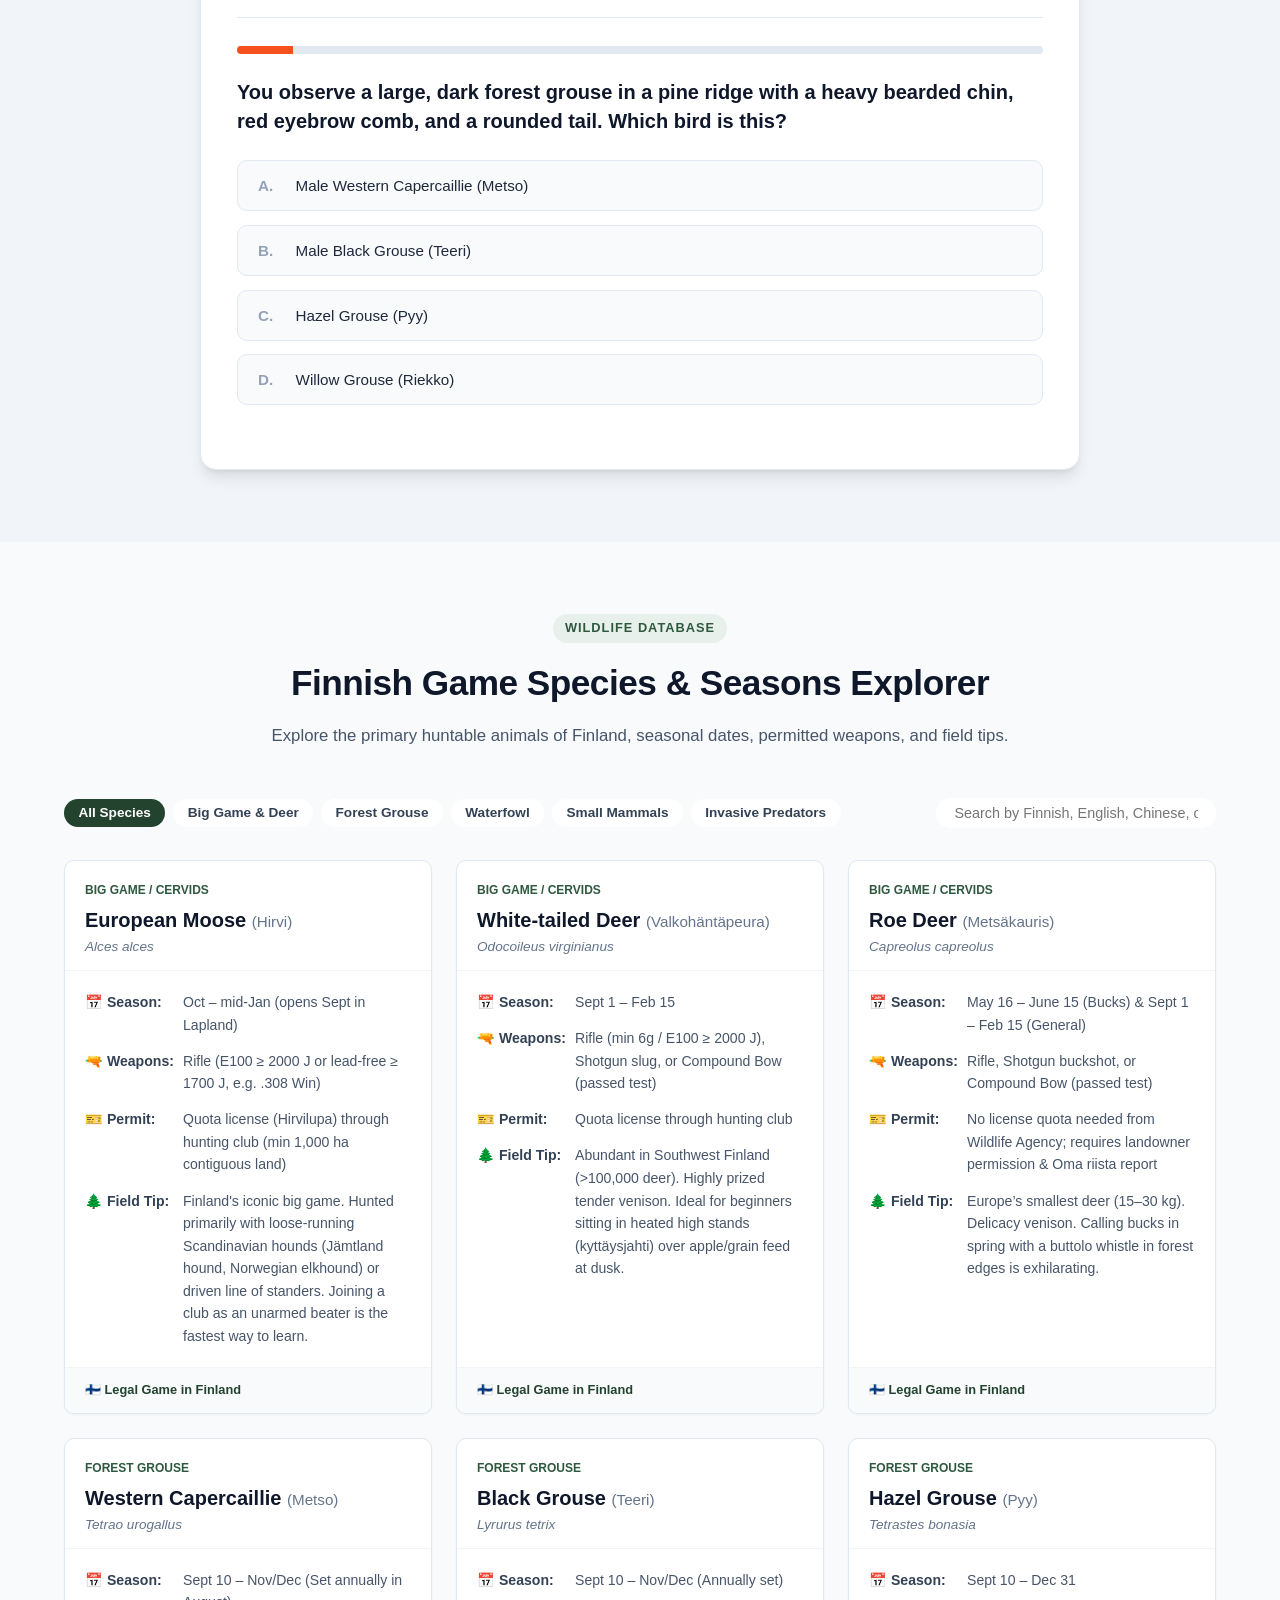
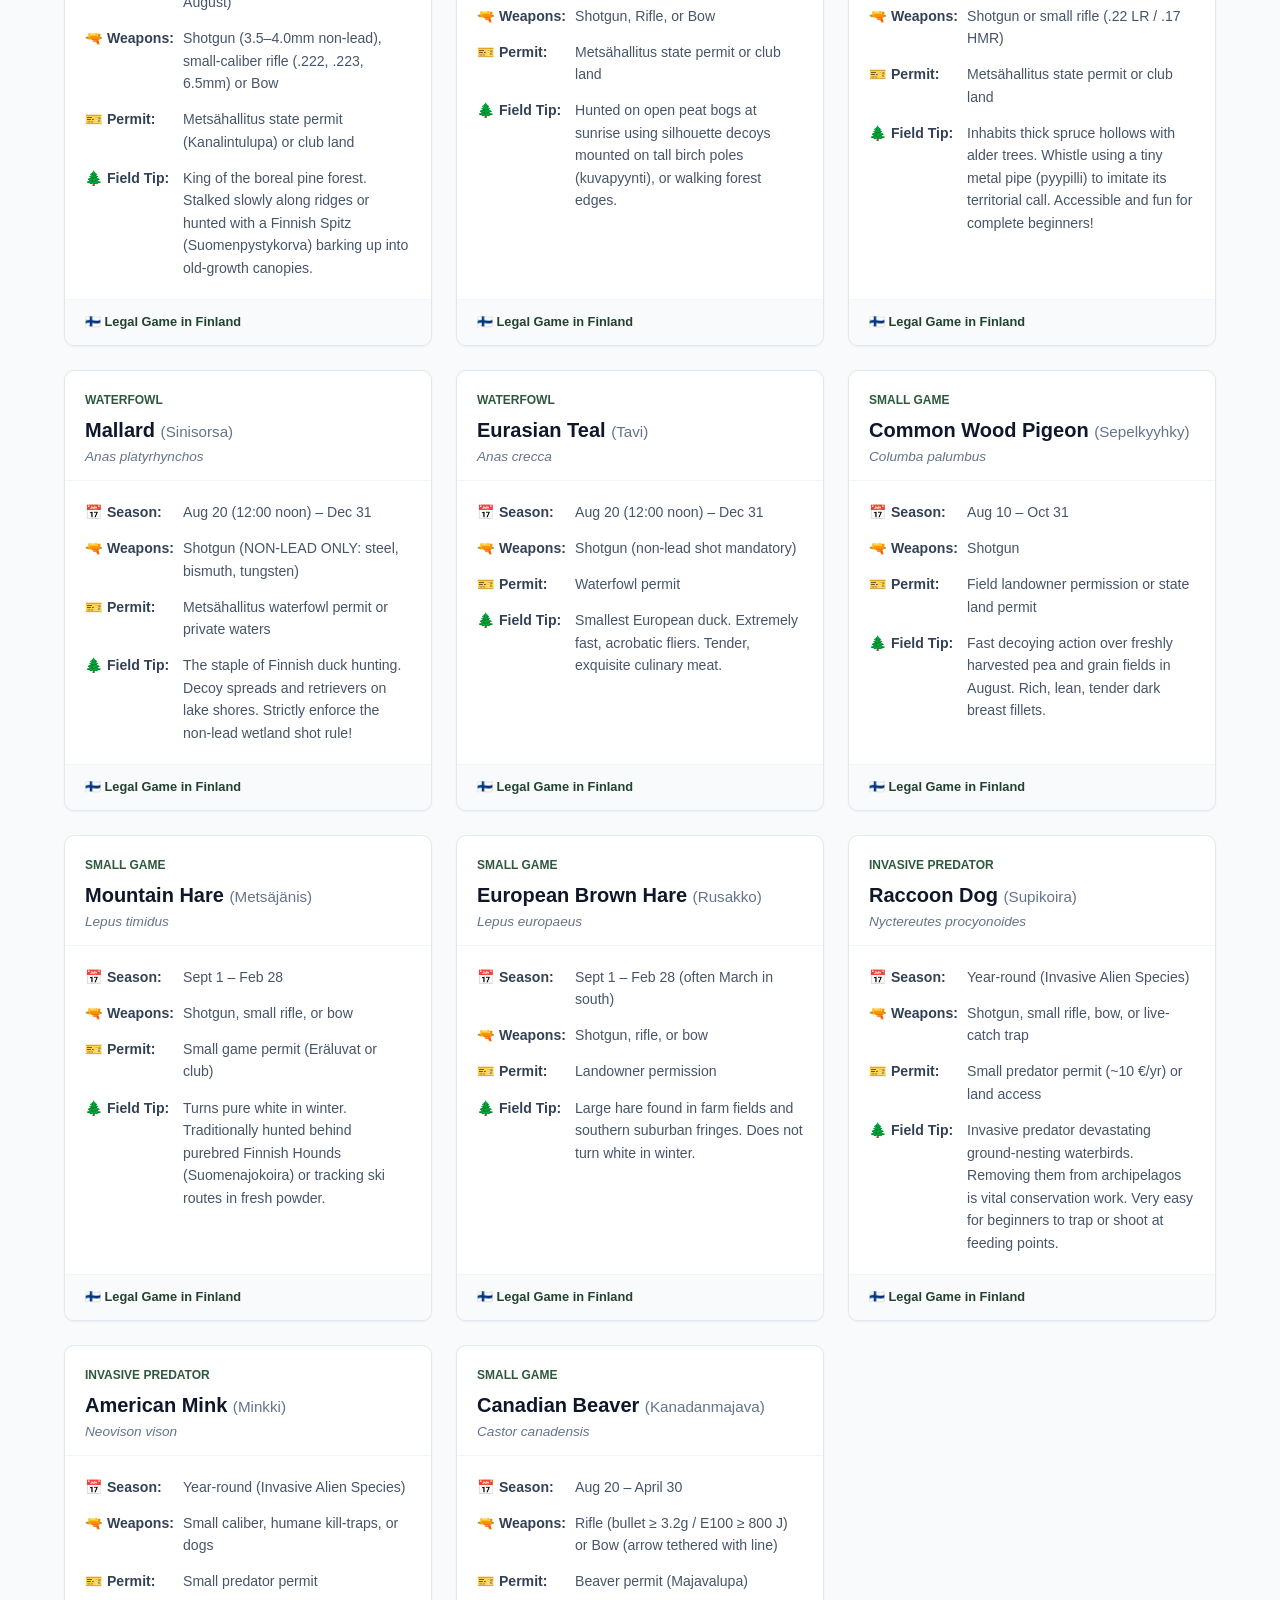
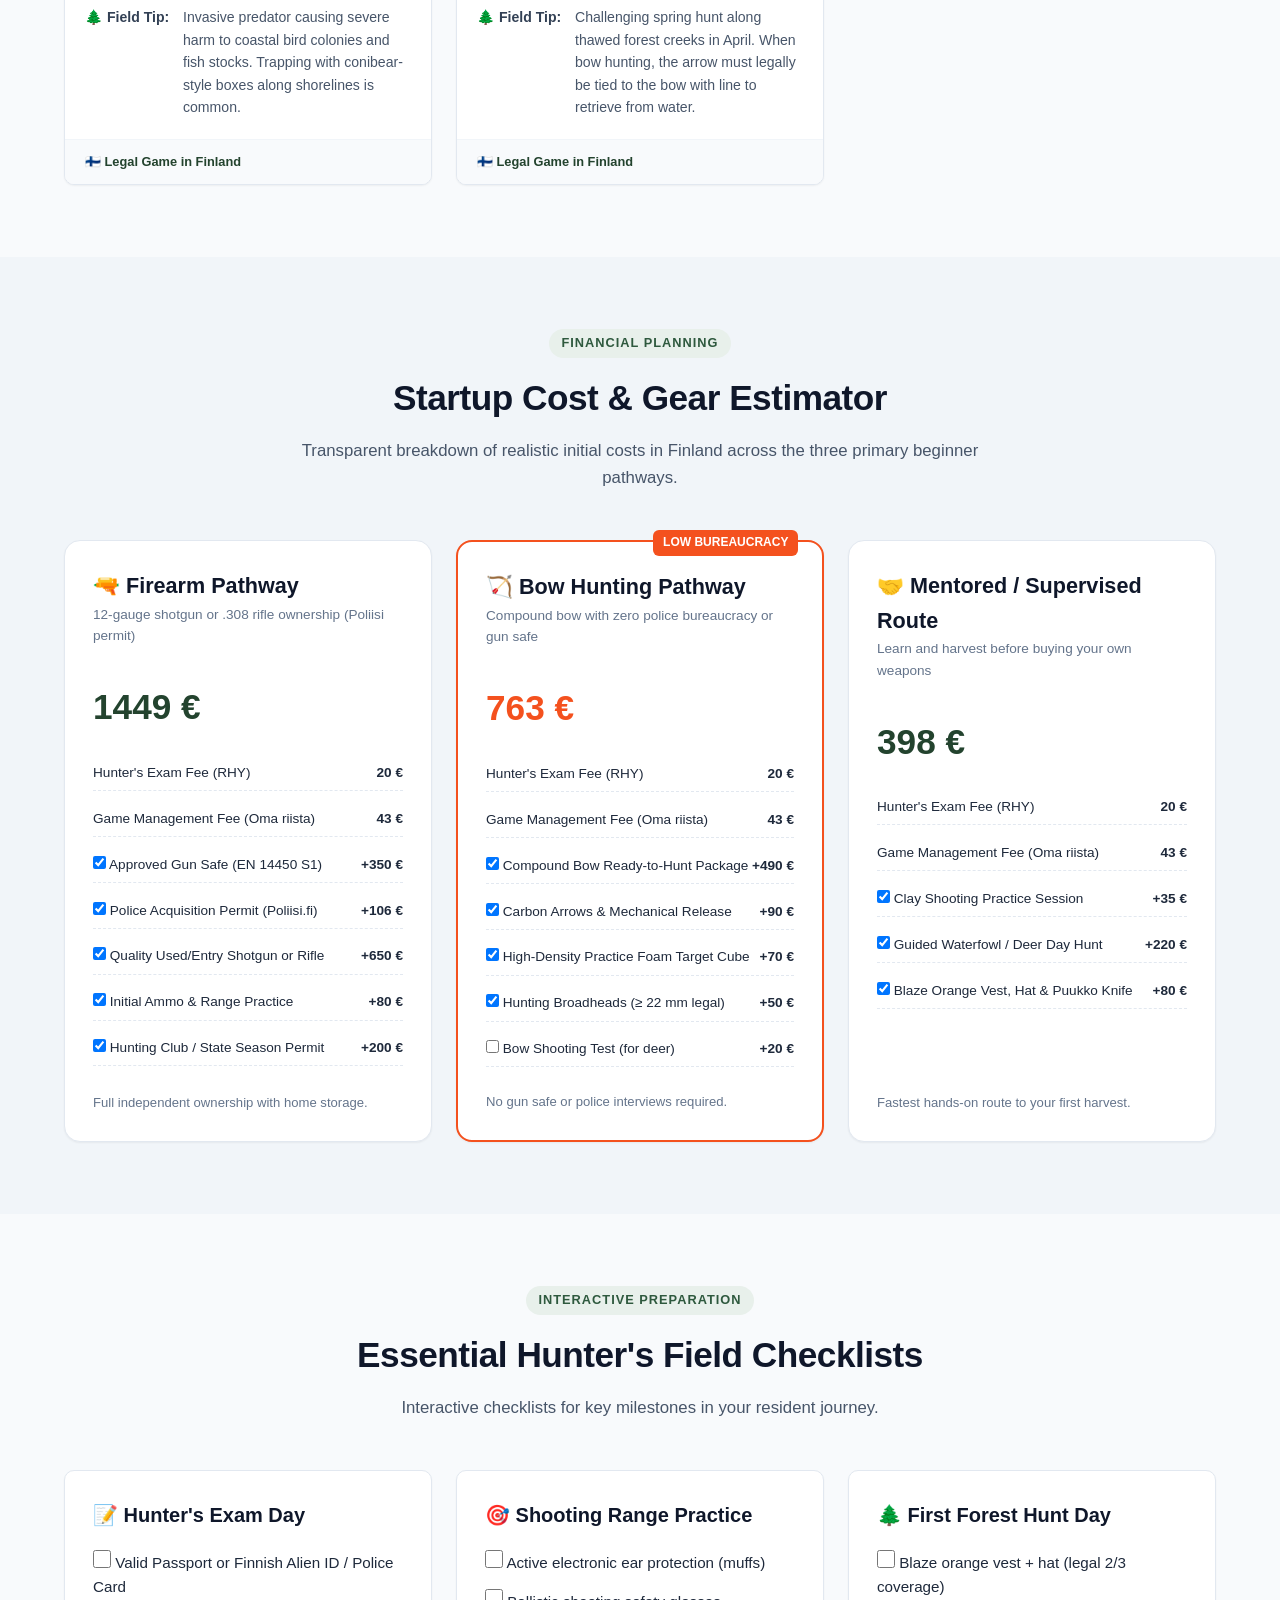
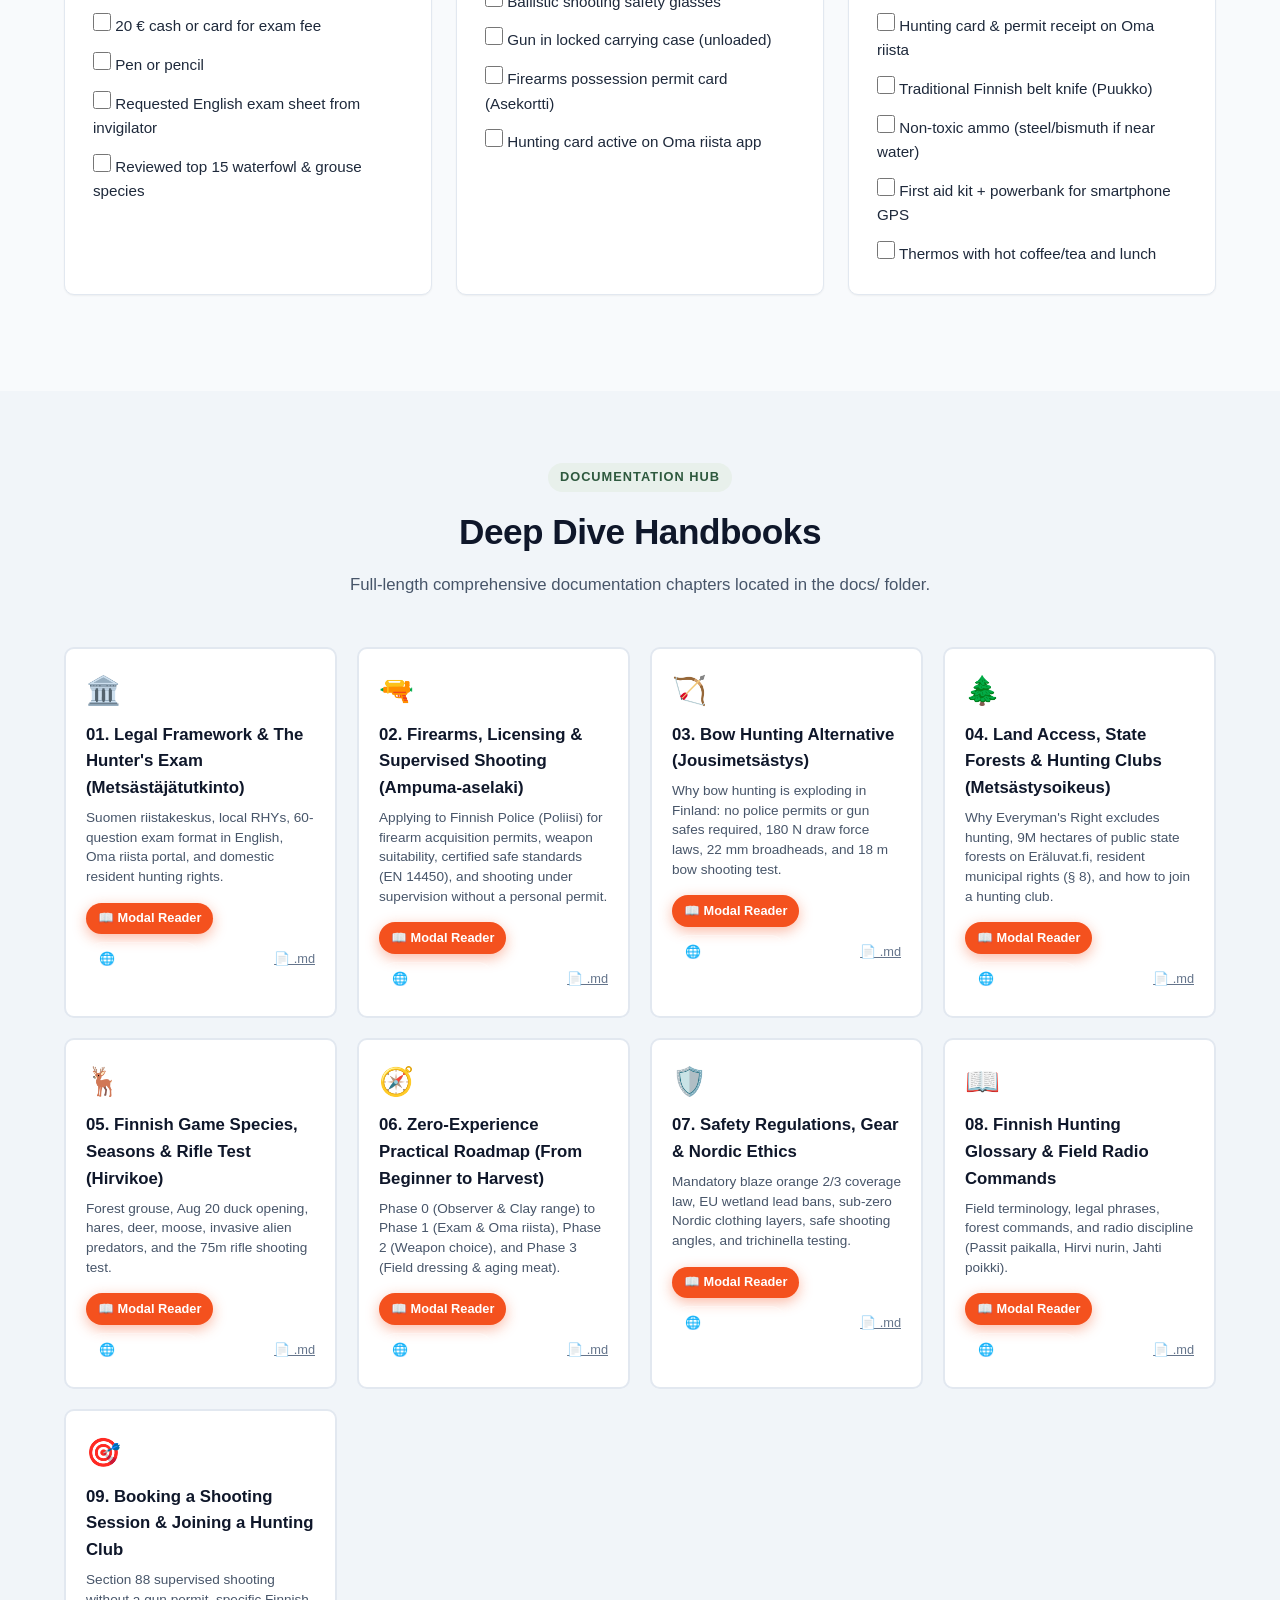
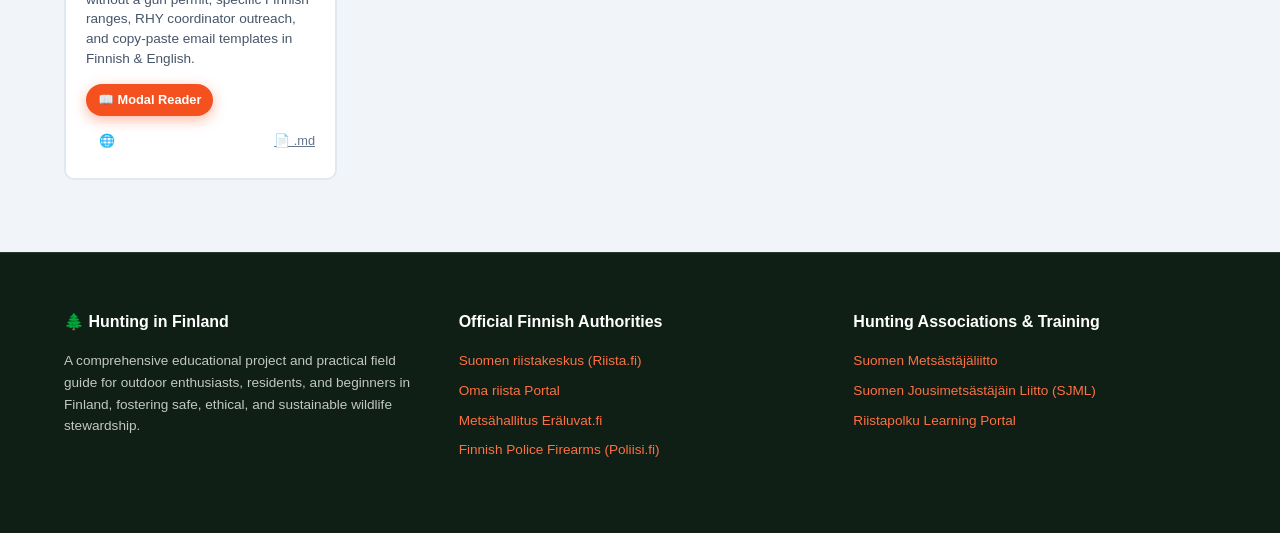
==== commit 612d62b1: "fix: audit, update, and verify all internal and external links across docs and app" ====
--- a/index.html
+++ b/index.html
@@ -407,17 +407,17 @@
           <h4 id="footer-auth-title">Official Finnish Authorities</h4>
           <ul>
             <li><a href="https://riista.fi" target="_blank" rel="noopener">Suomen riistakeskus (Riista.fi)</a></li>
-            <li><a href="https://oma.riista.fi" target="_blank" rel="noopener">Oma riista Portal</a></li>
-            <li><a href="https://www.eraluvat.fi" target="_blank" rel="noopener">Metsähallitus Eräluvat.fi</a></li>
-            <li><a href="https://poliisi.fi" target="_blank" rel="noopener">Finnish Police (Poliisi.fi)</a></li>
+            <li><a href="https://oma.riista.fi/" target="_blank" rel="noopener">Oma riista Portal</a></li>
+            <li><a href="https://www.eraluvat.fi/" target="_blank" rel="noopener">Metsähallitus Eräluvat.fi</a></li>
+            <li><a href="https://poliisi.fi/hae-aselupaa" target="_blank" rel="noopener">Finnish Police Firearms (Poliisi.fi)</a></li>
           </ul>
         </div>
         <div class="footer-col">
           <h4 id="footer-assoc-title">Hunting Associations & Training</h4>
           <ul>
-            <li><a href="https://metsastajaliitto.fi" target="_blank" rel="noopener">Suomen Metsästäjäliitto</a></li>
-            <li><a href="https://www.jousimetsastys.fi" target="_blank" rel="noopener">Suomen Jousimetsästäjäin Liitto (SJML)</a></li>
-            <li><a href="https://riistainfo.fi" target="_blank" rel="noopener">Riistainfo Learning Portal</a></li>
+            <li><a href="https://metsastajaliitto.fi/" target="_blank" rel="noopener">Suomen Metsästäjäliitto</a></li>
+            <li><a href="https://www.jousimetsastys.fi/" target="_blank" rel="noopener">Suomen Jousimetsästäjäin Liitto (SJML)</a></li>
+            <li><a href="https://www.riistapolku.fi/" target="_blank" rel="noopener">Riistapolku Learning Portal</a></li>
           </ul>
         </div>
       </div>
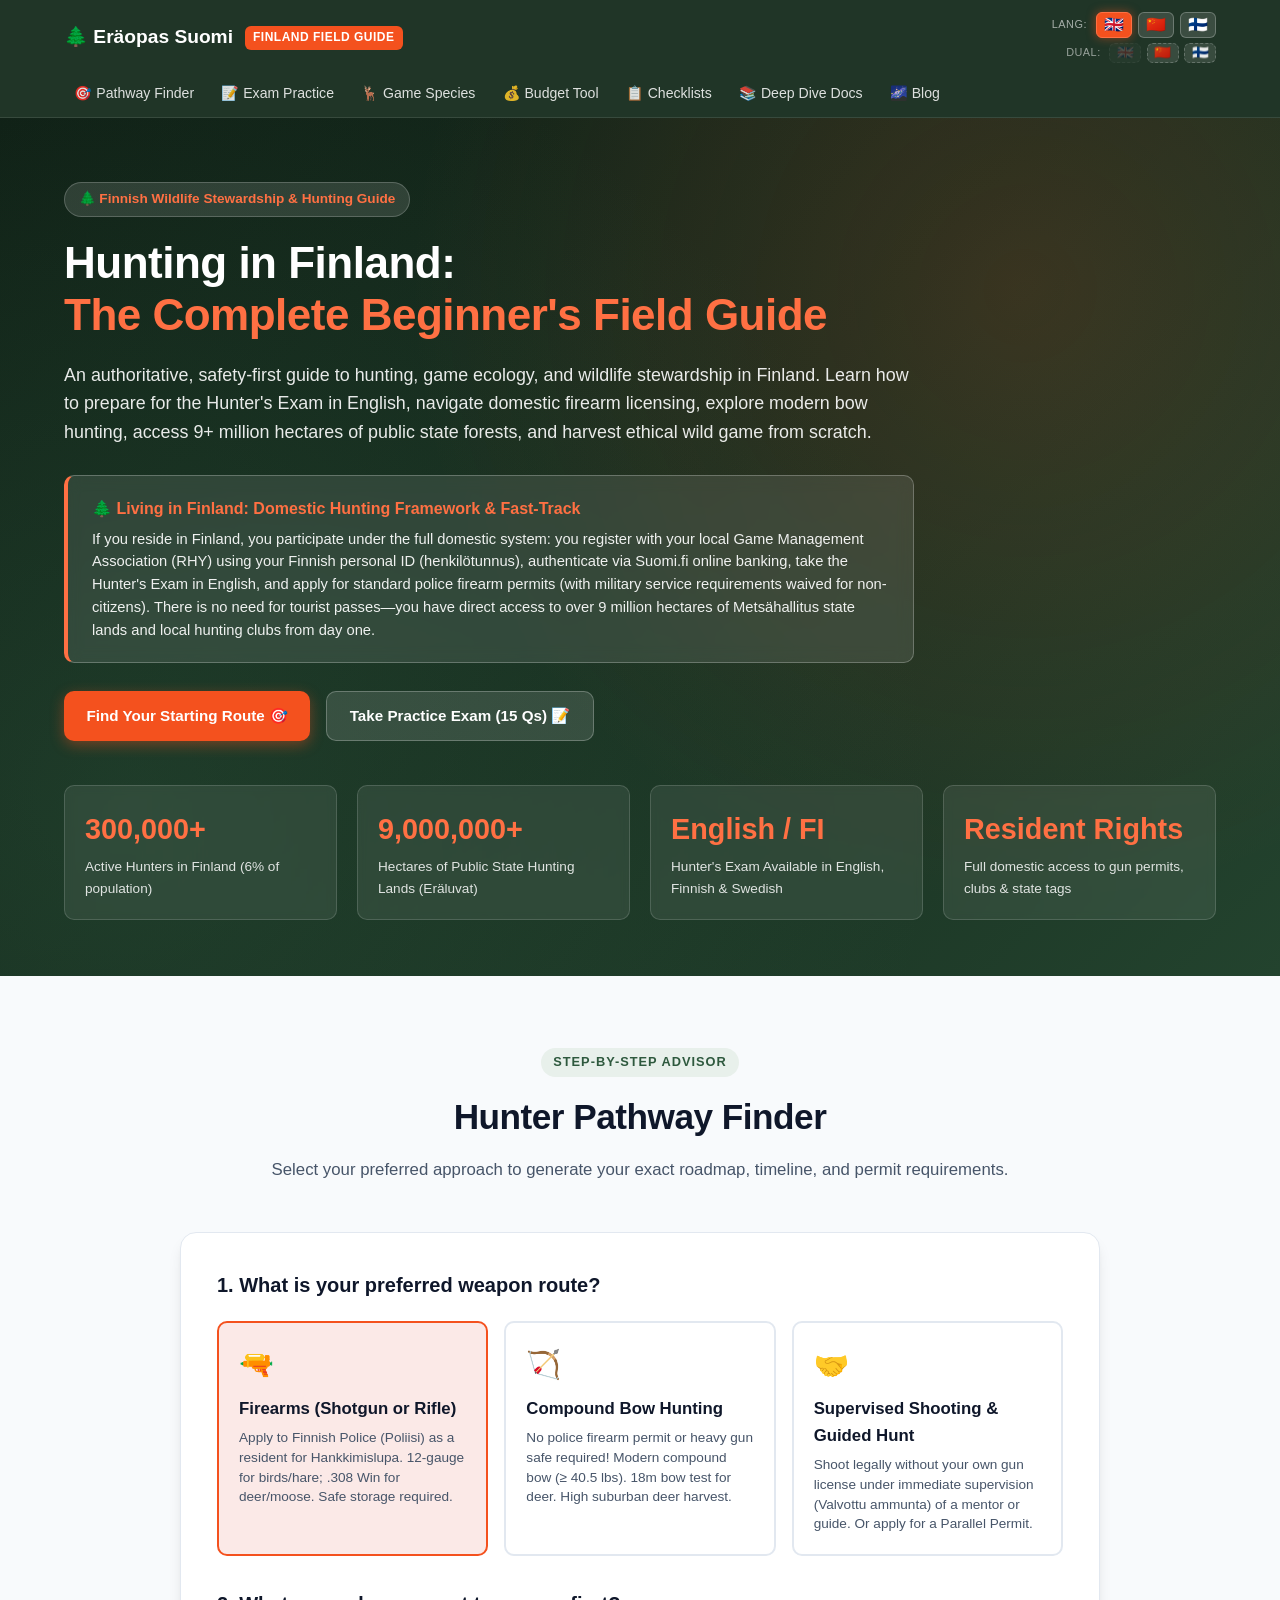
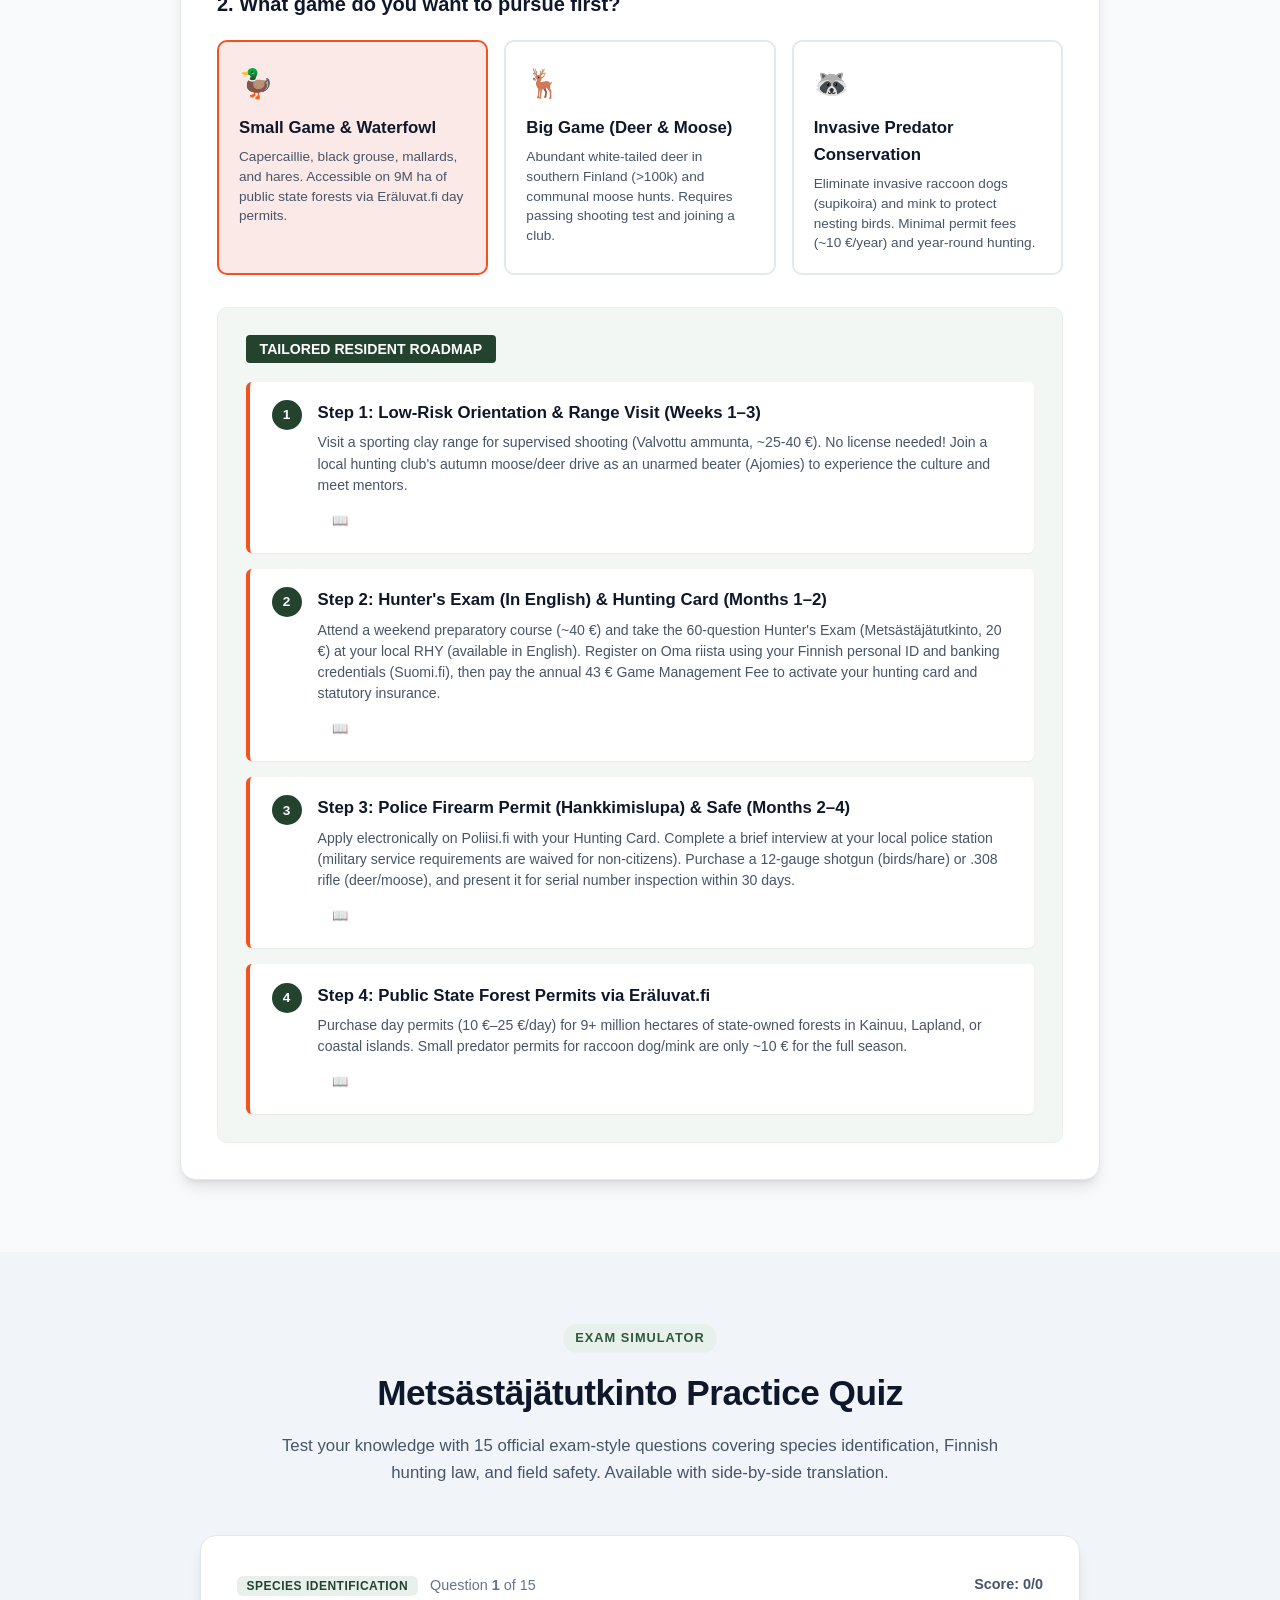
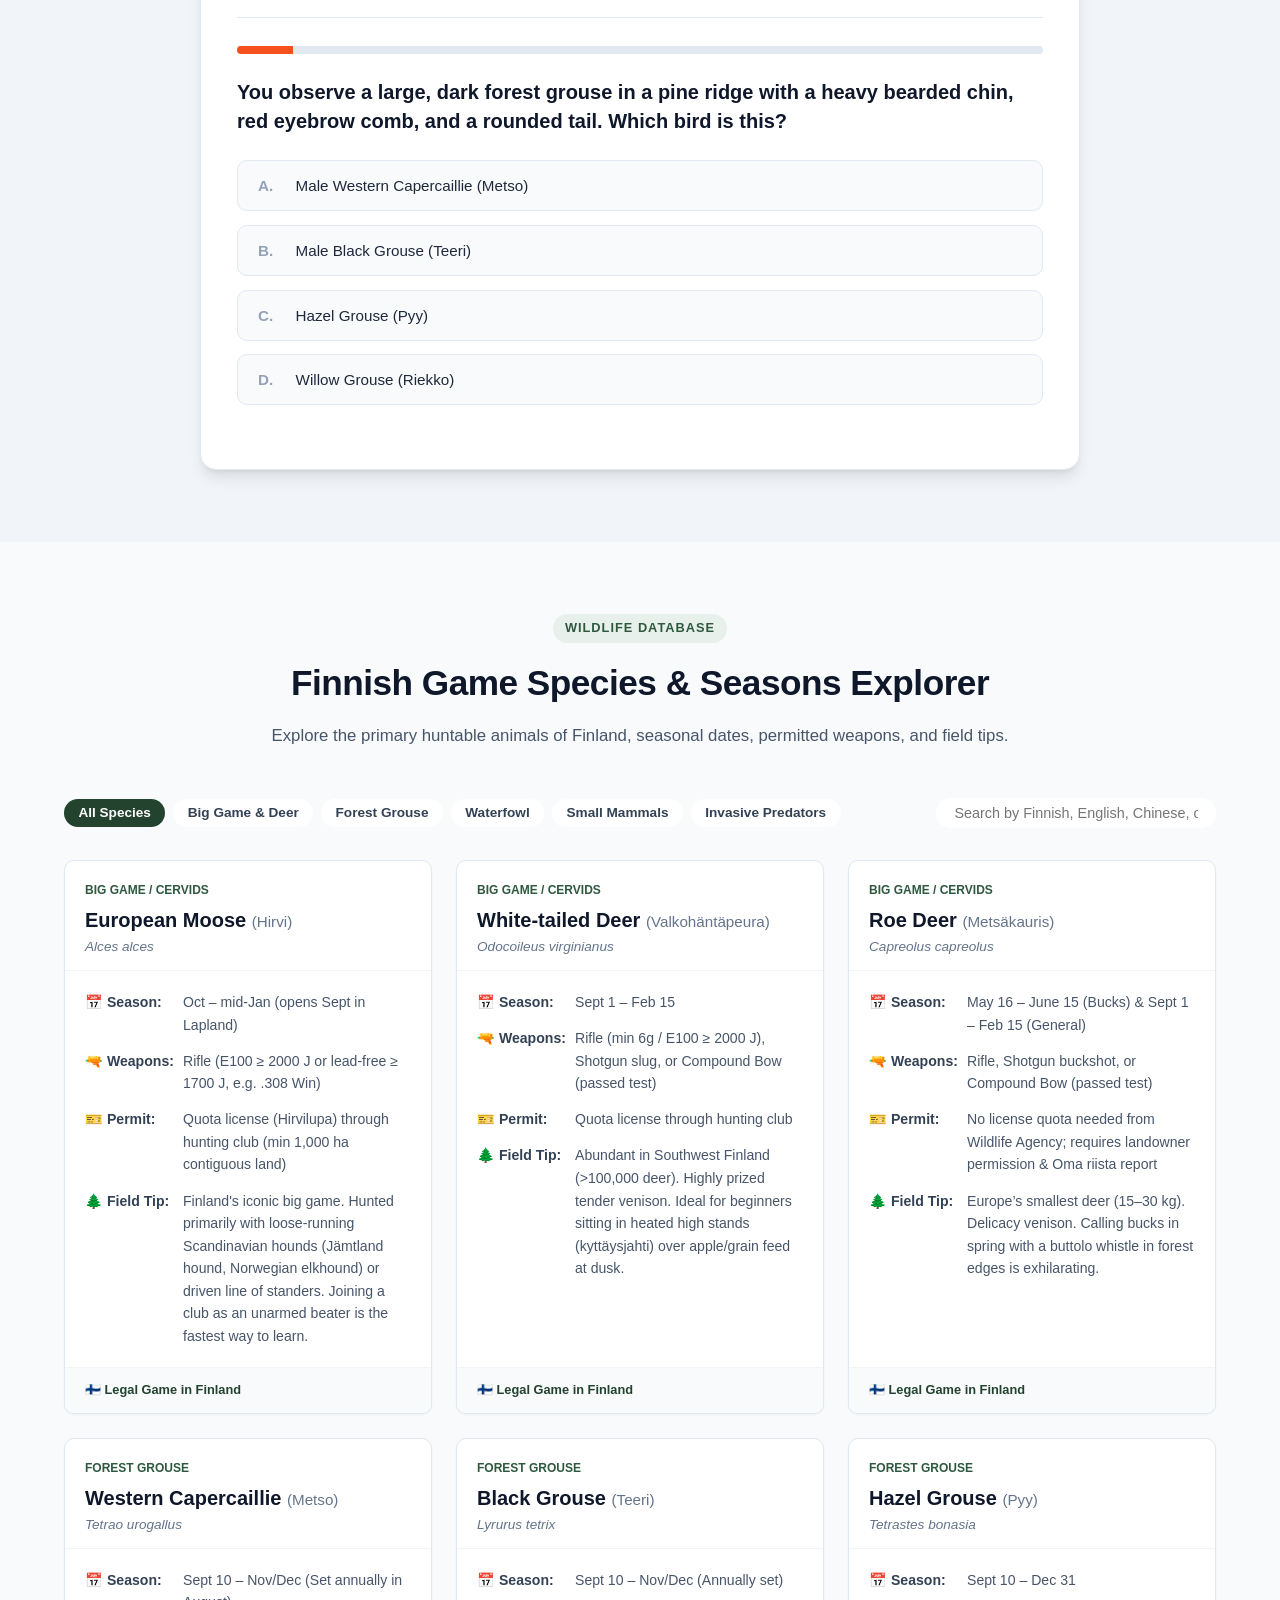
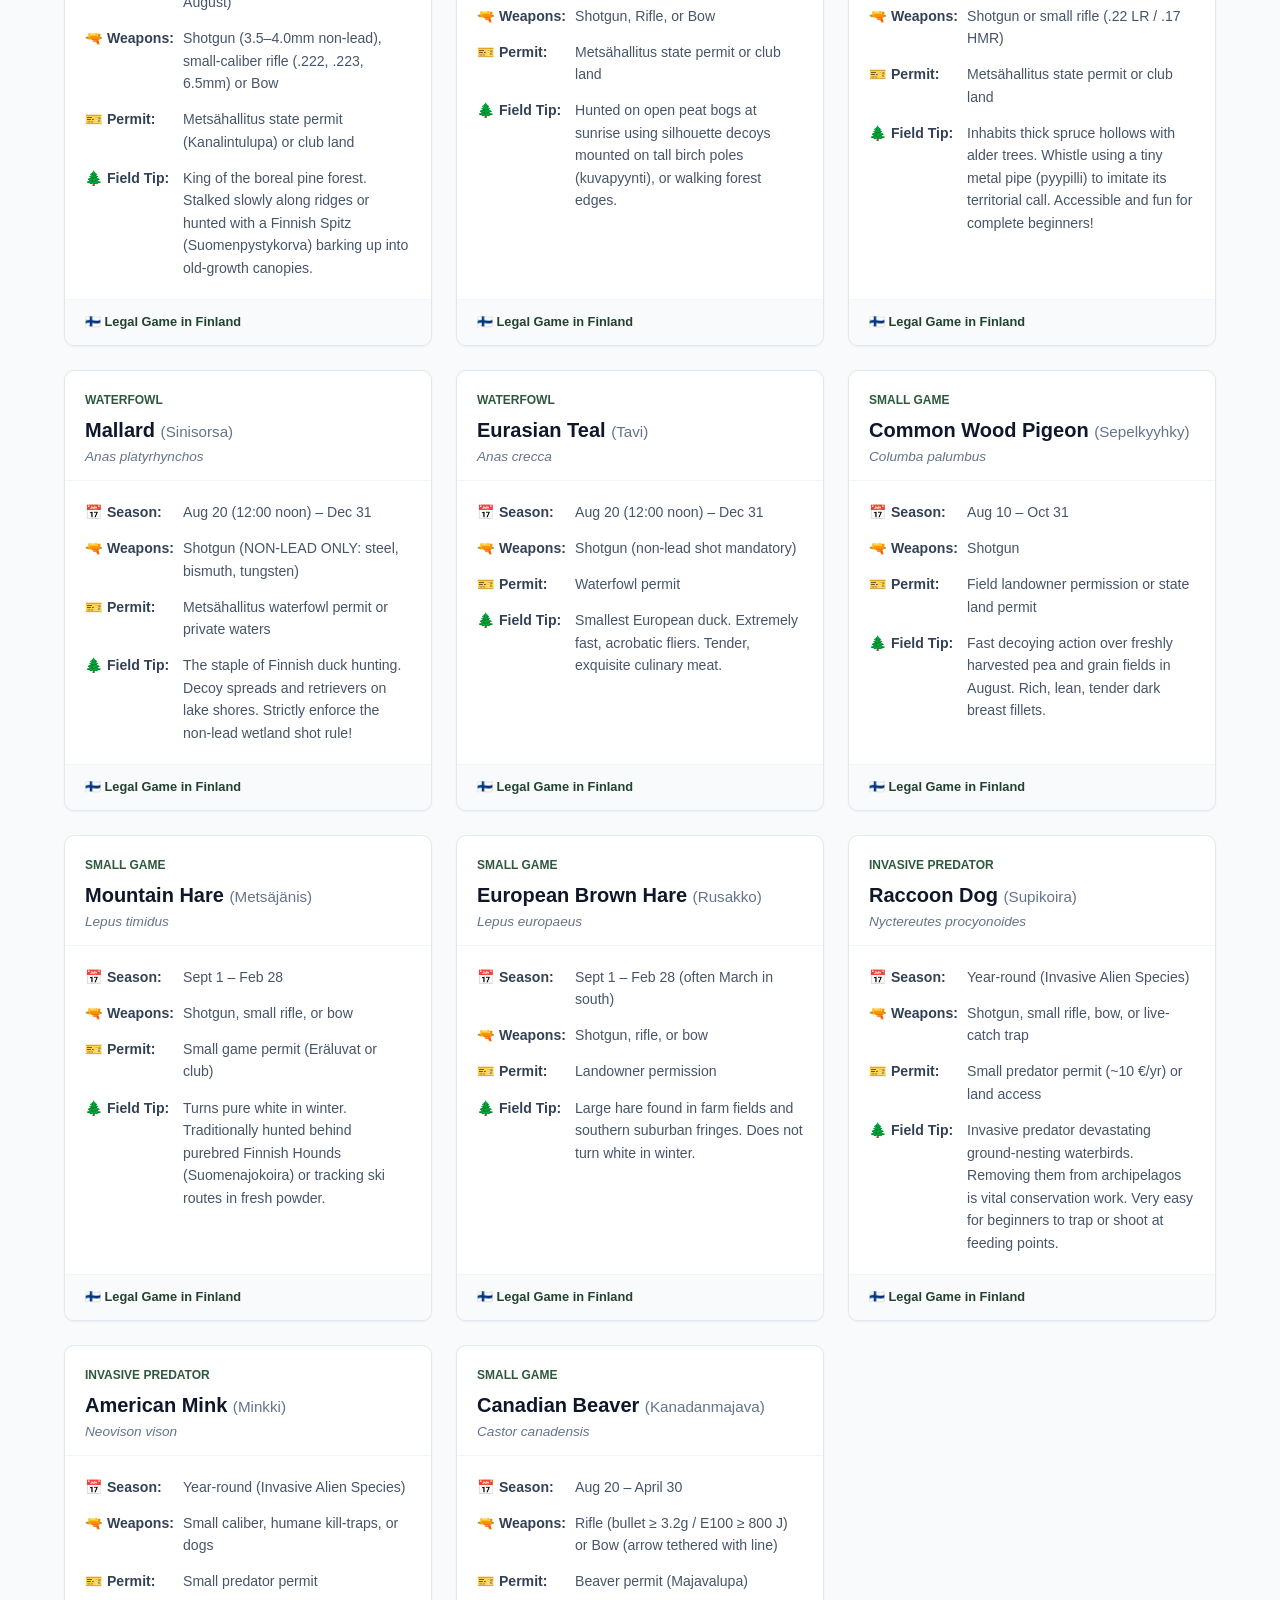
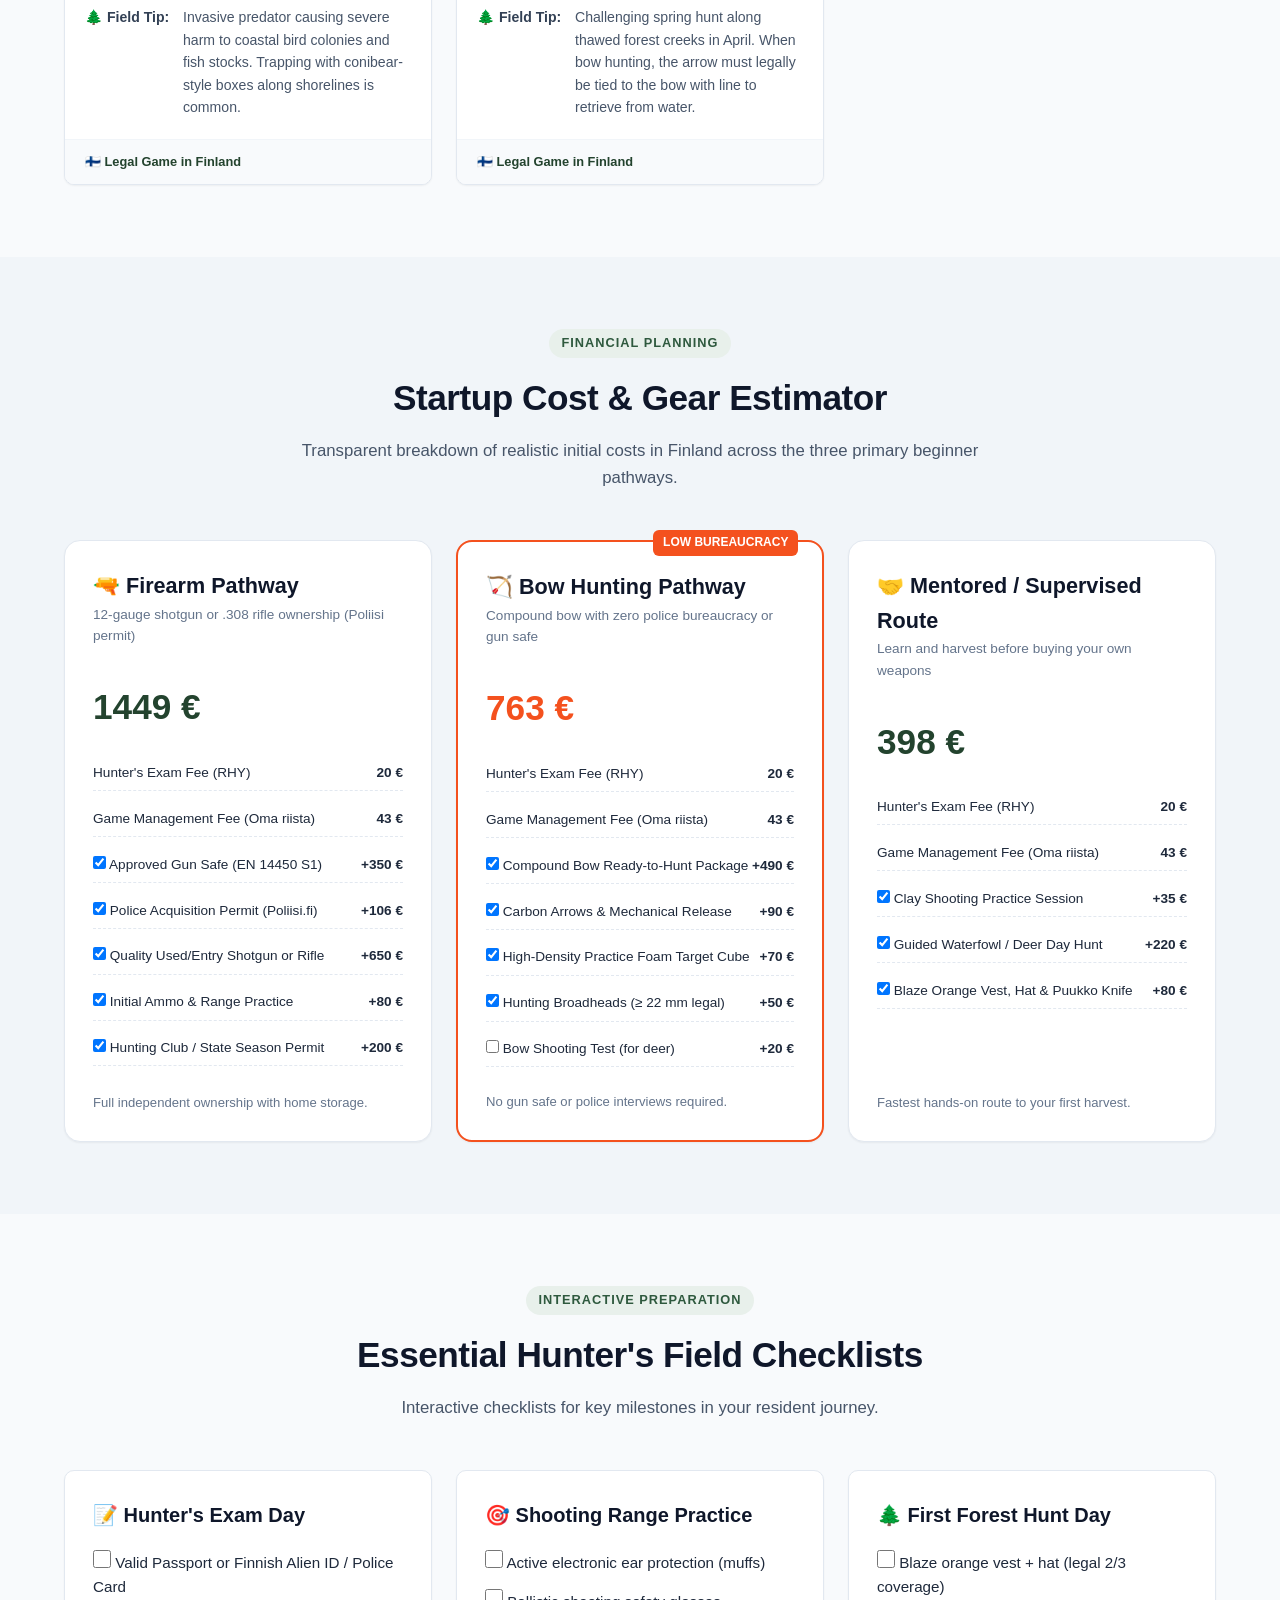
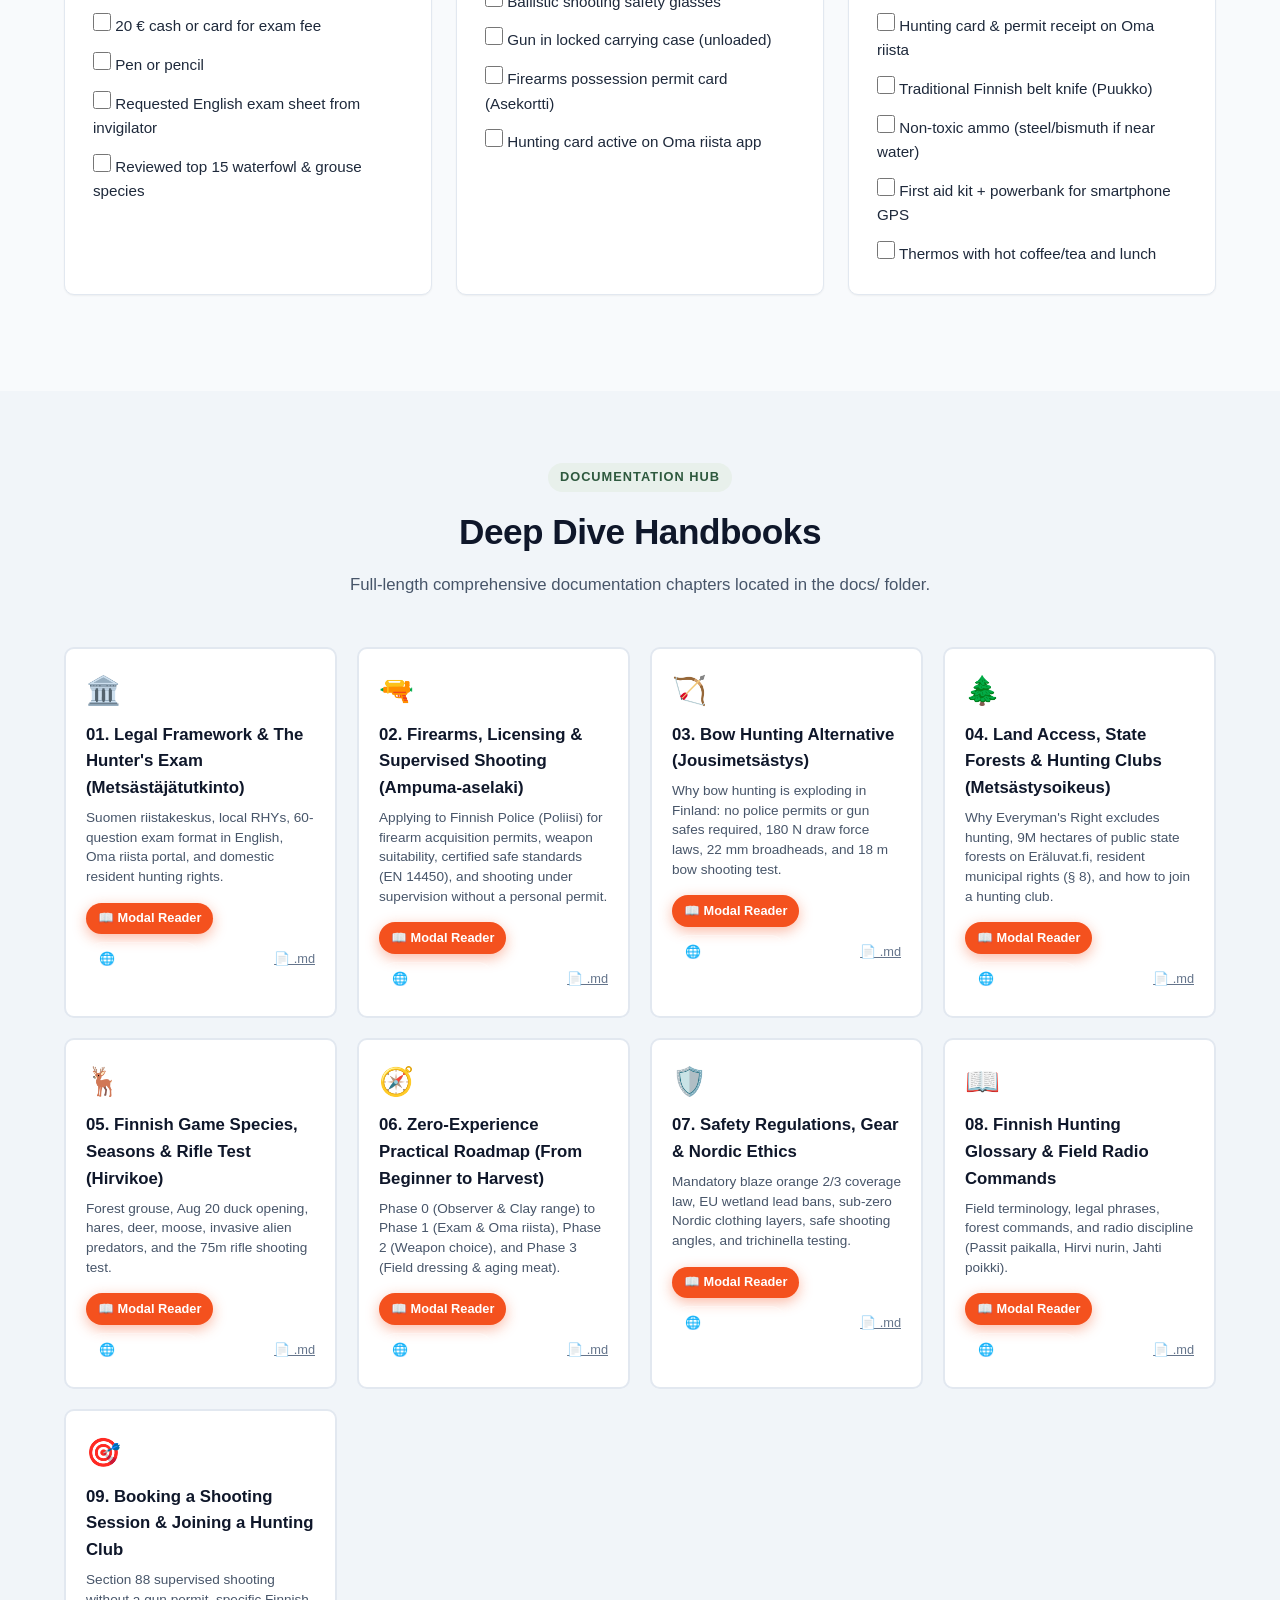
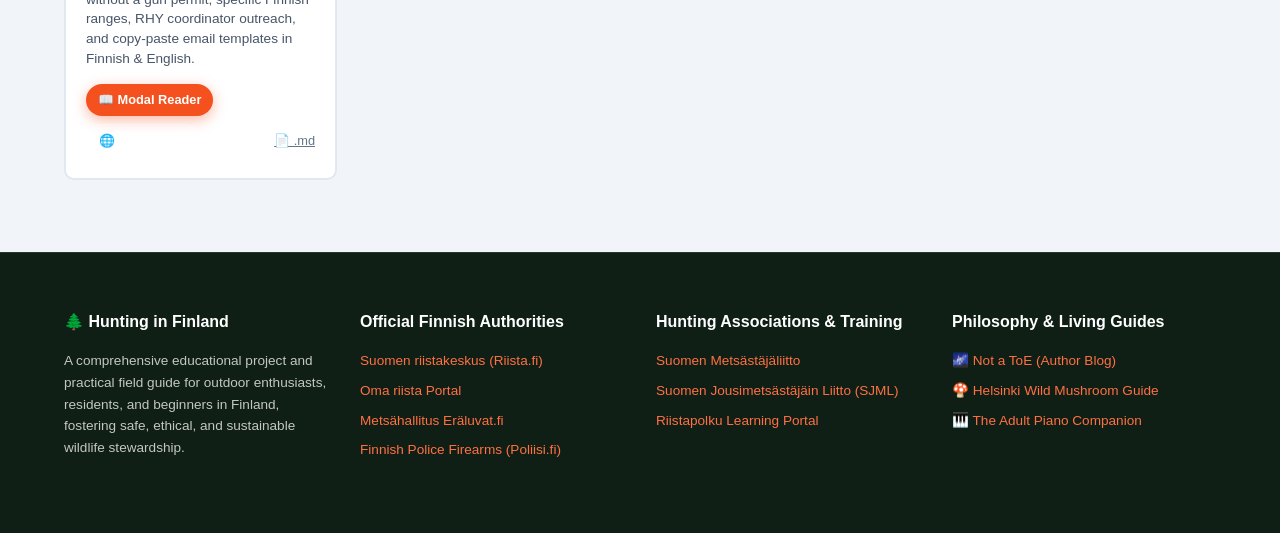
==== commit 834e86a7: "feat: add blog links, ecosystem footer, and GitHub Pages deployment workflow" ====
--- a/index.html
+++ b/index.html
@@ -42,6 +42,7 @@
           <li><a href="#calculator" id="nav-calc-link">💰 Budget Tool</a></li>
           <li><a href="#checklists" id="nav-checklists-link">📋 Checklists</a></li>
           <li><a href="#docs" id="nav-docs-link">📚 Deep Dive Docs</a></li>
+          <li><a href="https://powerpig99.github.io/not-a-toe/" target="_blank" rel="noopener" id="nav-blog-link">🌌 Blog</a></li>
         </ul>
       </nav>
     </div>
@@ -420,6 +421,14 @@
             <li><a href="https://www.riistapolku.fi/" target="_blank" rel="noopener">Riistapolku Learning Portal</a></li>
           </ul>
         </div>
+        <div class="footer-col">
+          <h4 id="footer-ecosystem-title">Philosophy & Living Guides</h4>
+          <ul>
+            <li><a href="https://powerpig99.github.io/not-a-toe/" target="_blank" rel="noopener">🌌 Not a ToE (Author Blog)</a></li>
+            <li><a href="https://powerpig99.github.io/helsinki-mushroom-guide/" target="_blank" rel="noopener">🍄 Helsinki Wild Mushroom Guide</a></li>
+            <li><a href="https://powerpig99.github.io/adult-piano-guide/" target="_blank" rel="noopener">🎹 The Adult Piano Companion</a></li>
+          </ul>
+        </div>
       </div>
   <!-- In-App Document / Guide Reader Modal -->
   <div id="reader-modal" class="reader-modal" role="dialog" aria-modal="true" aria-label="Handbook Reader">
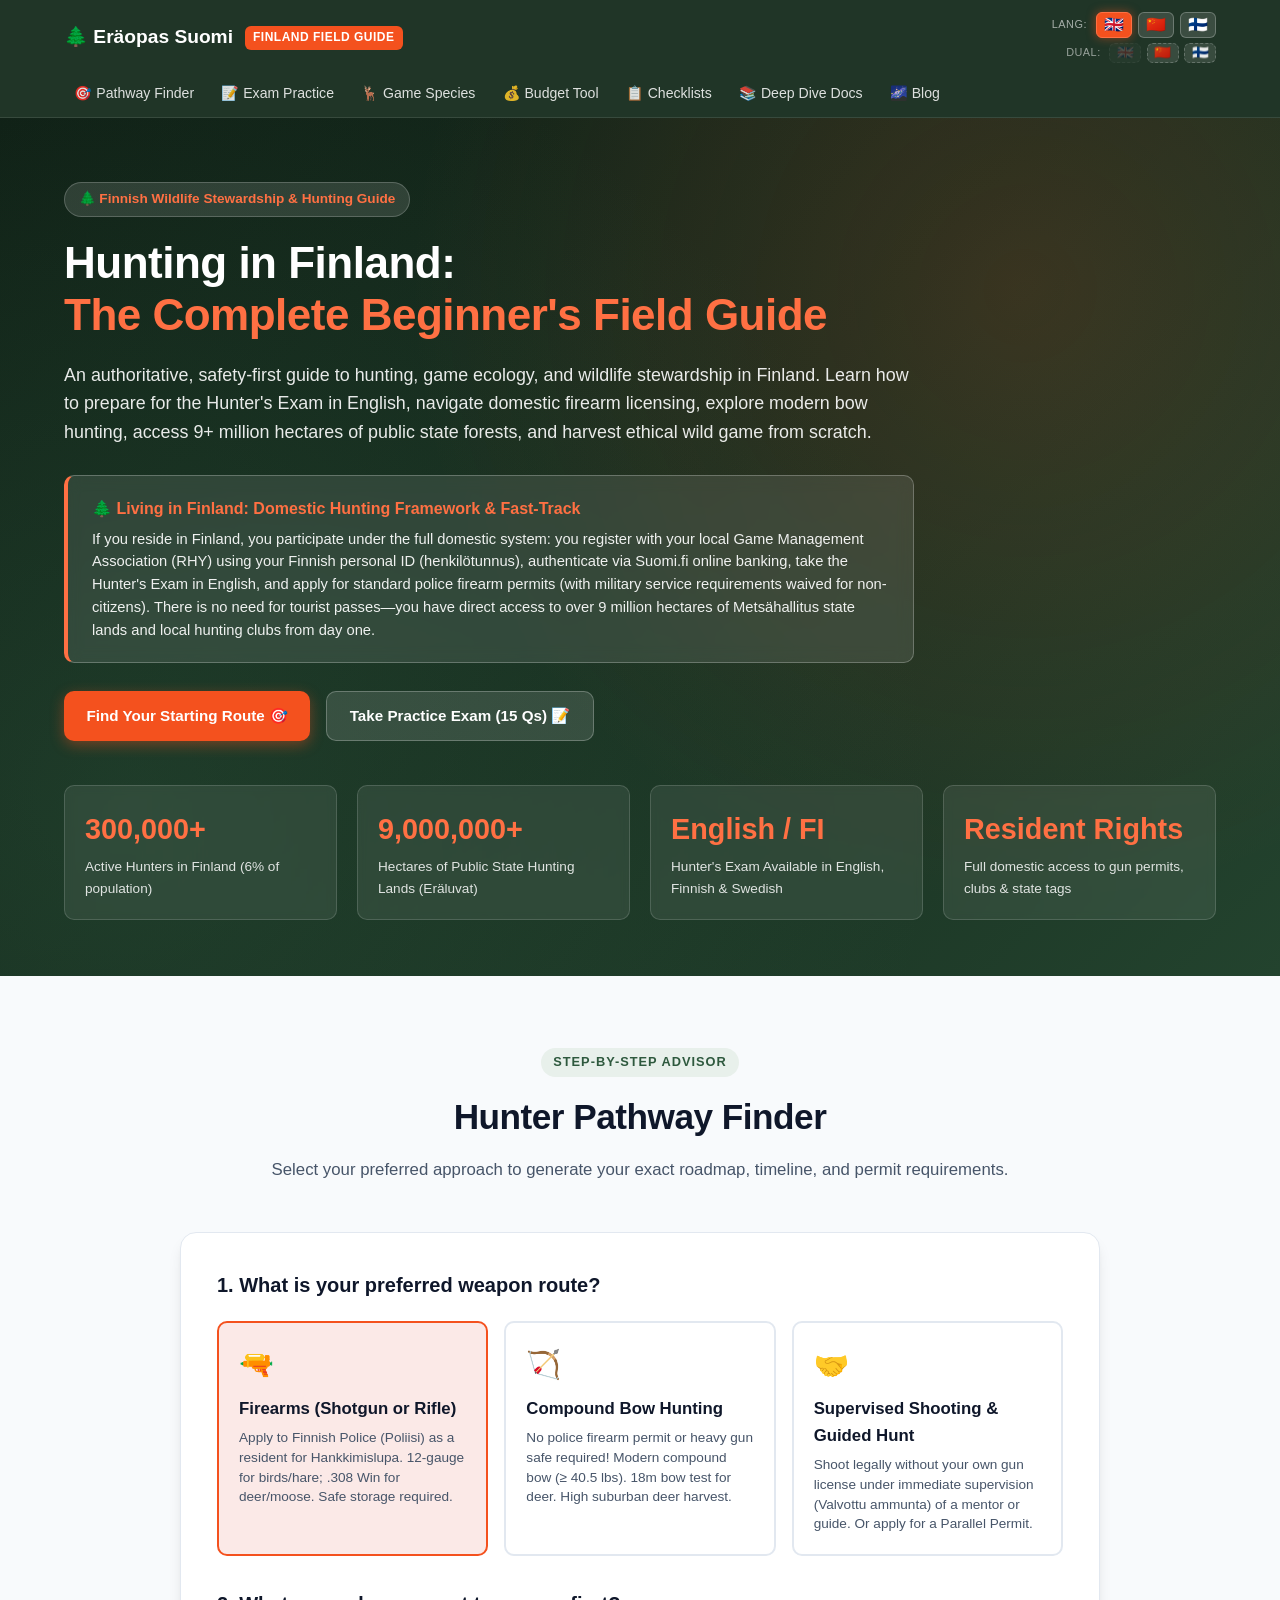
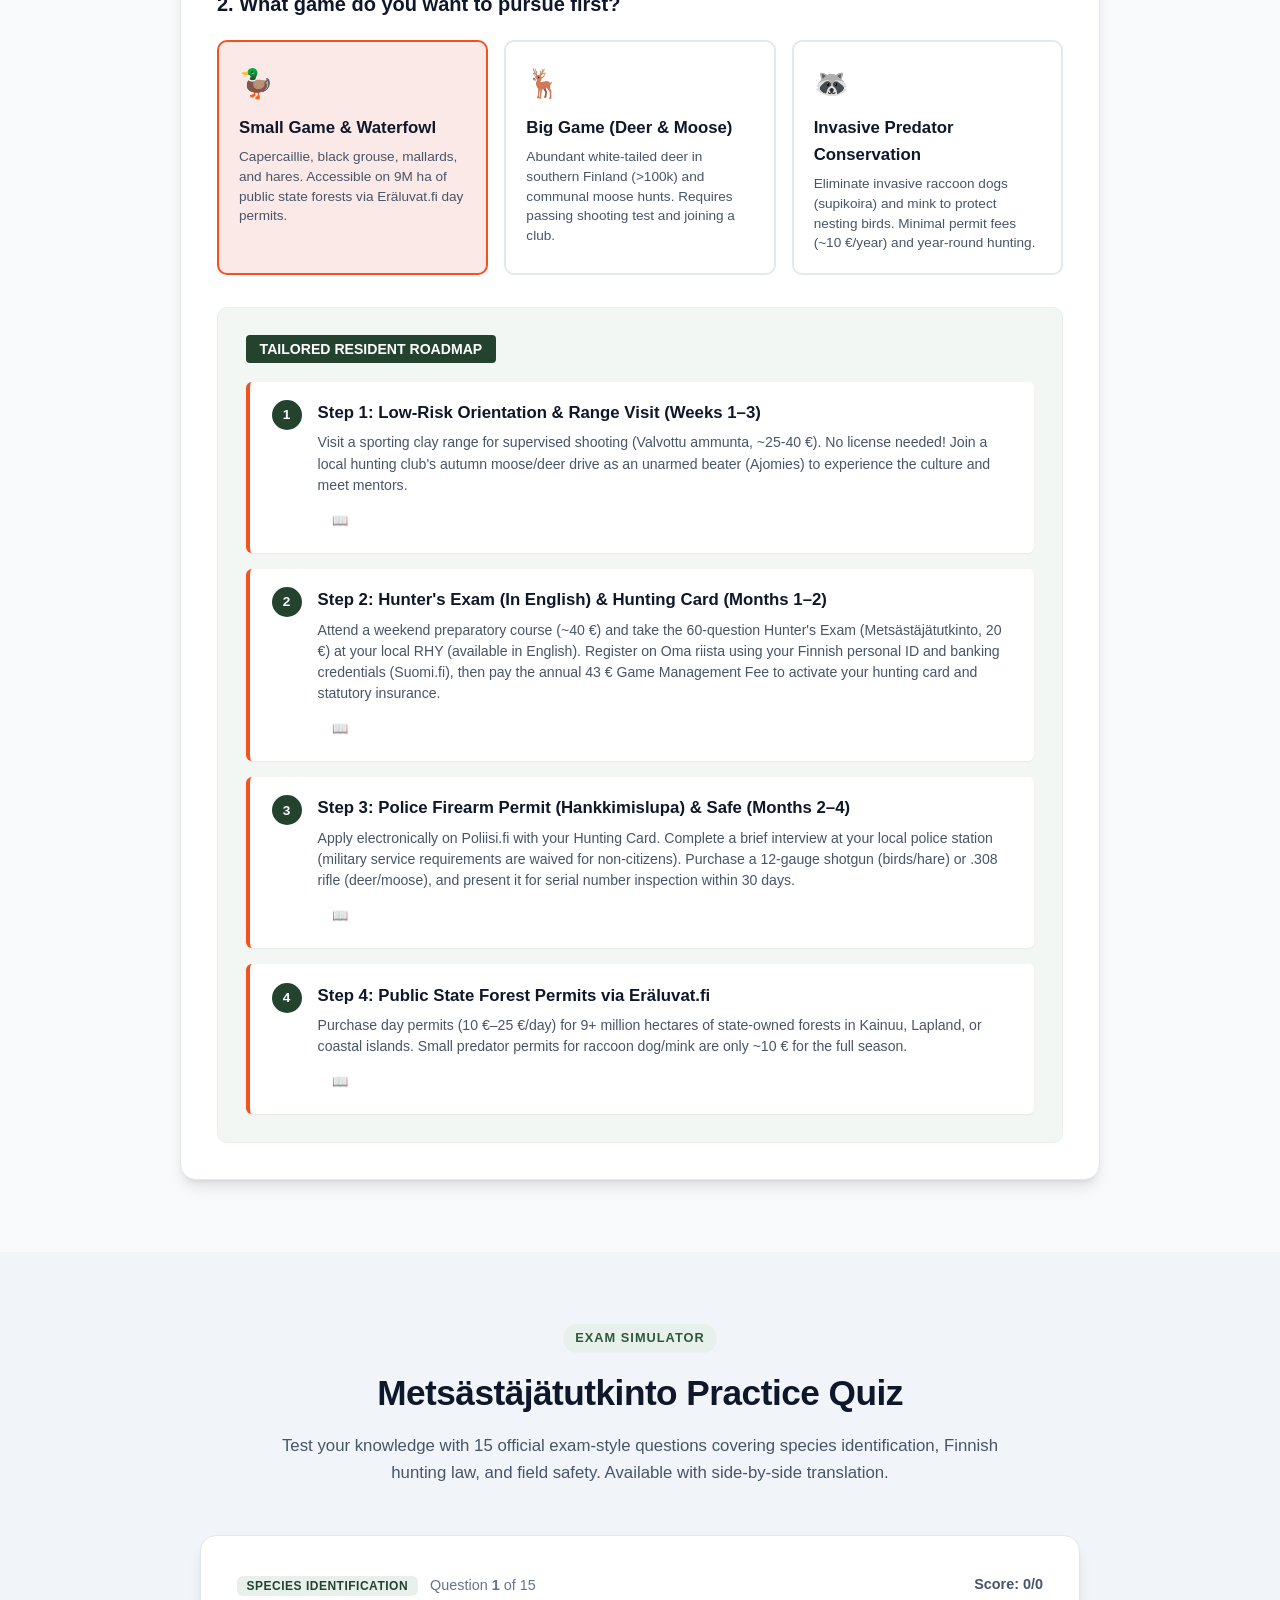
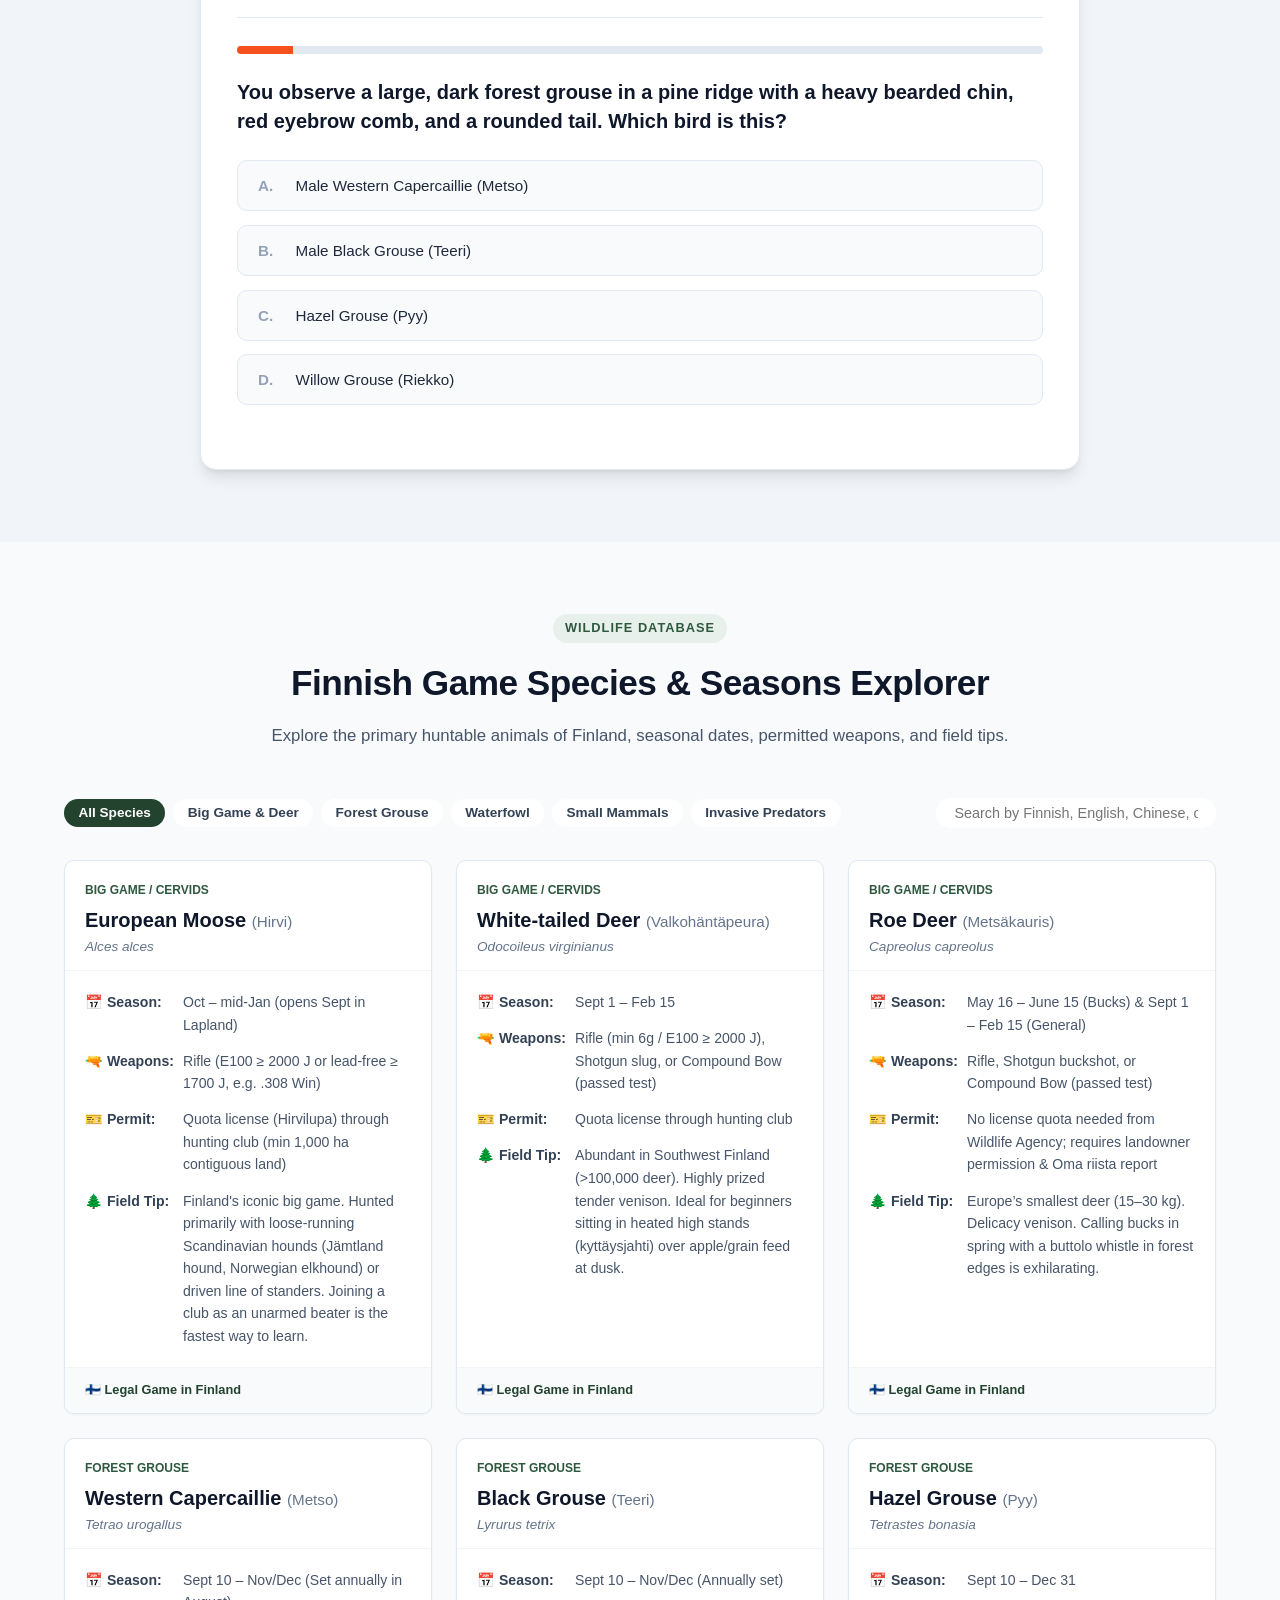
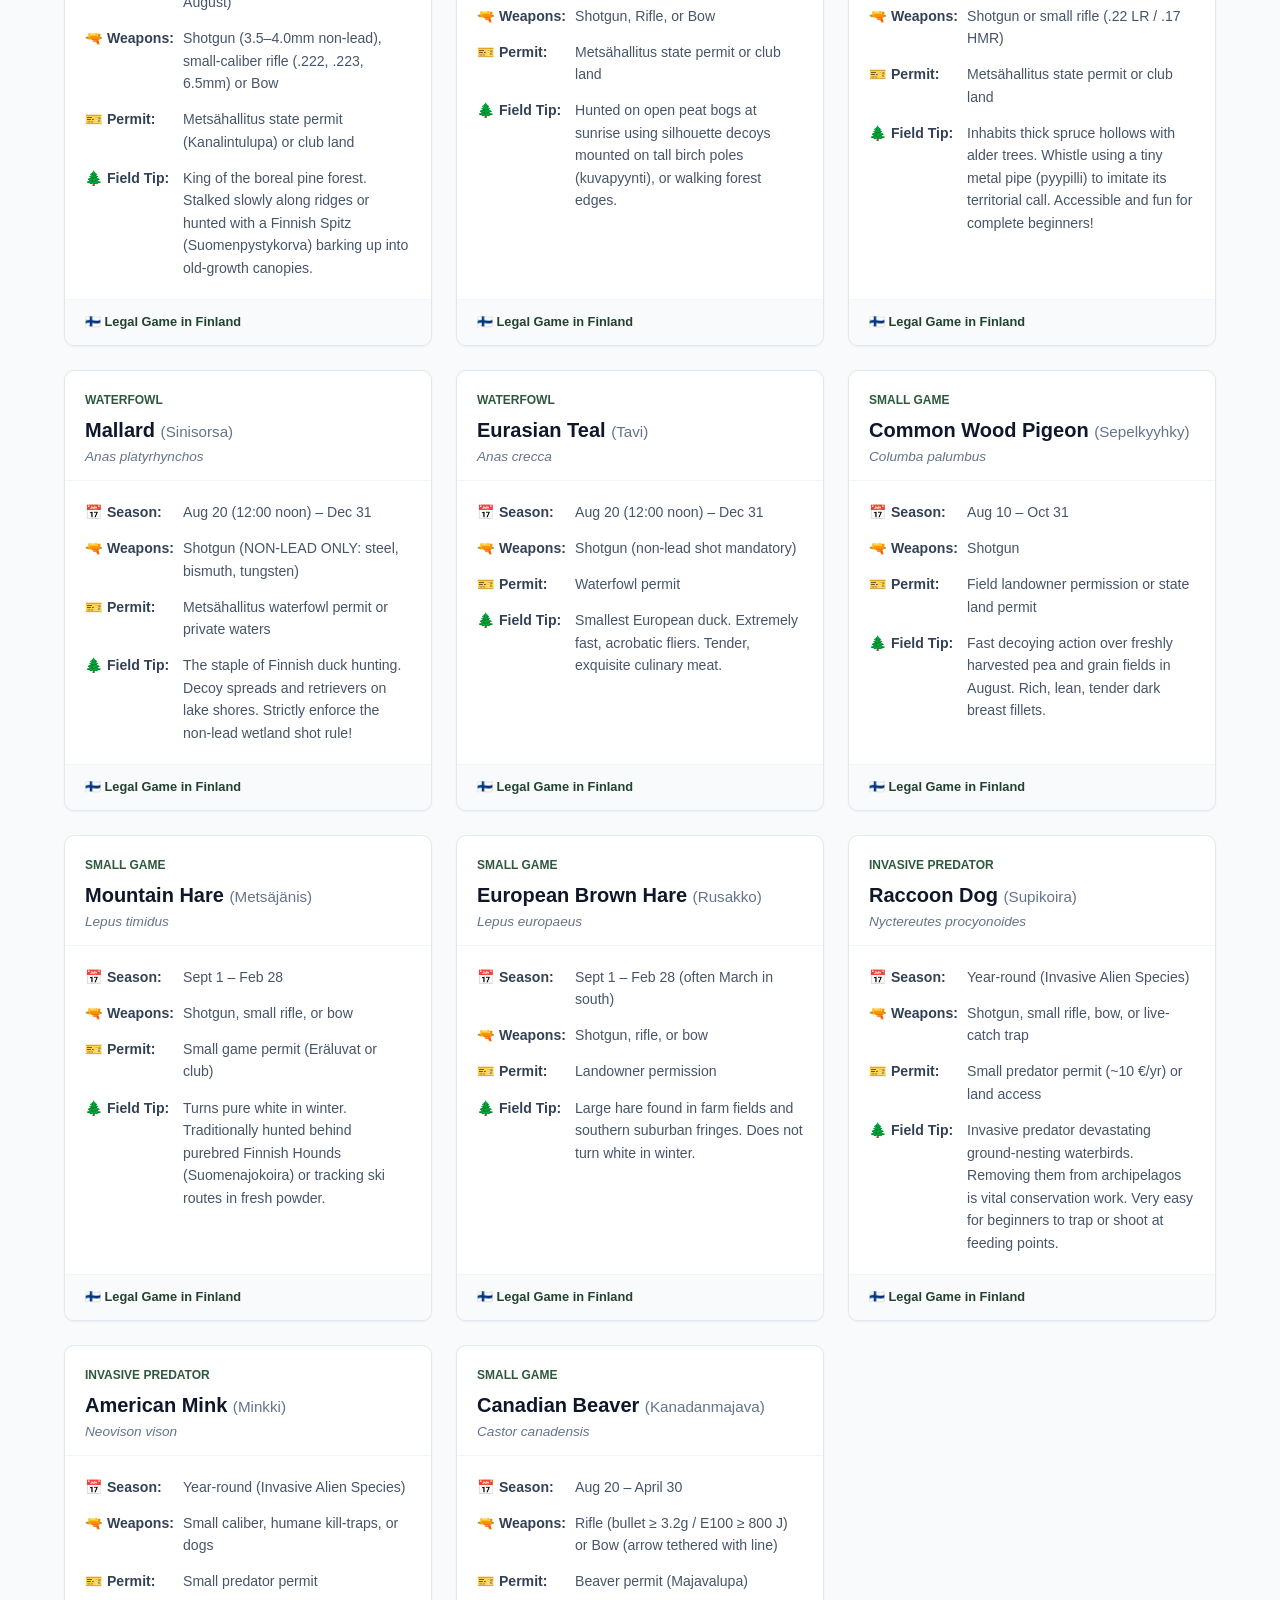
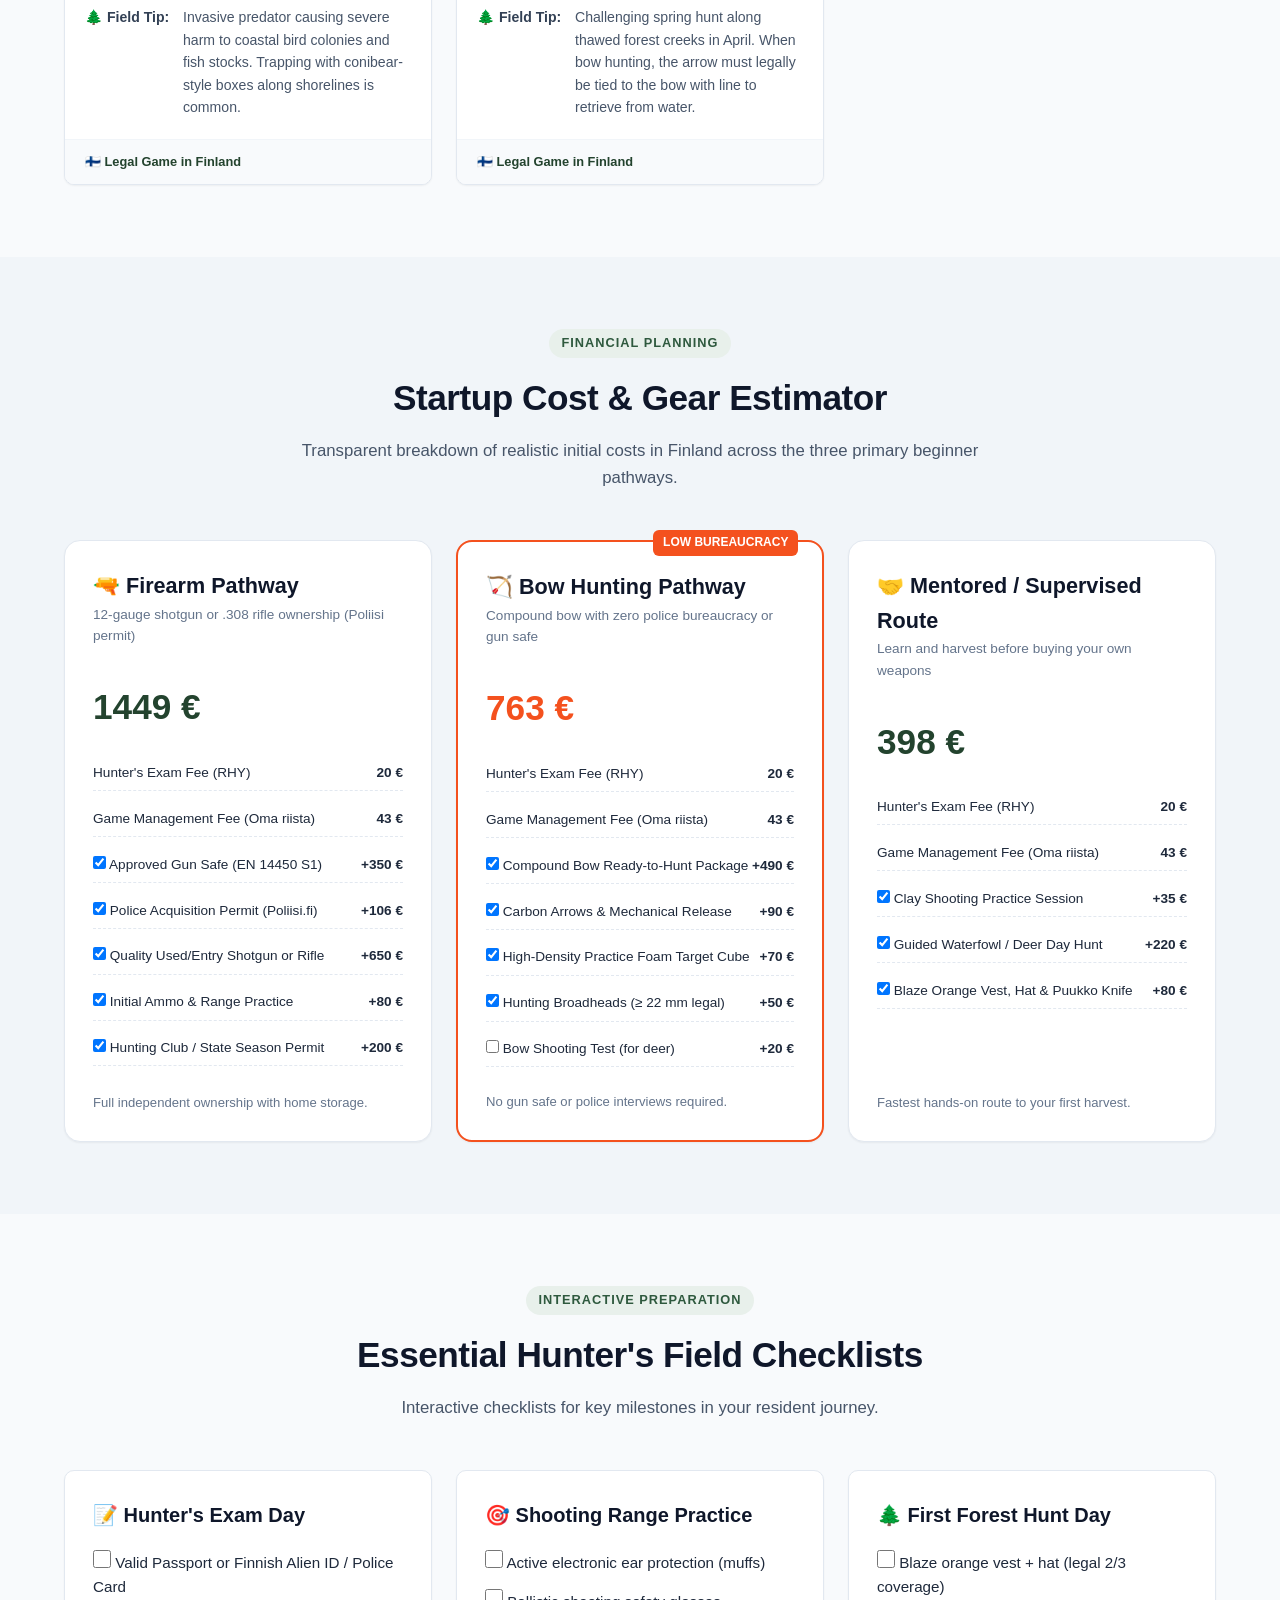
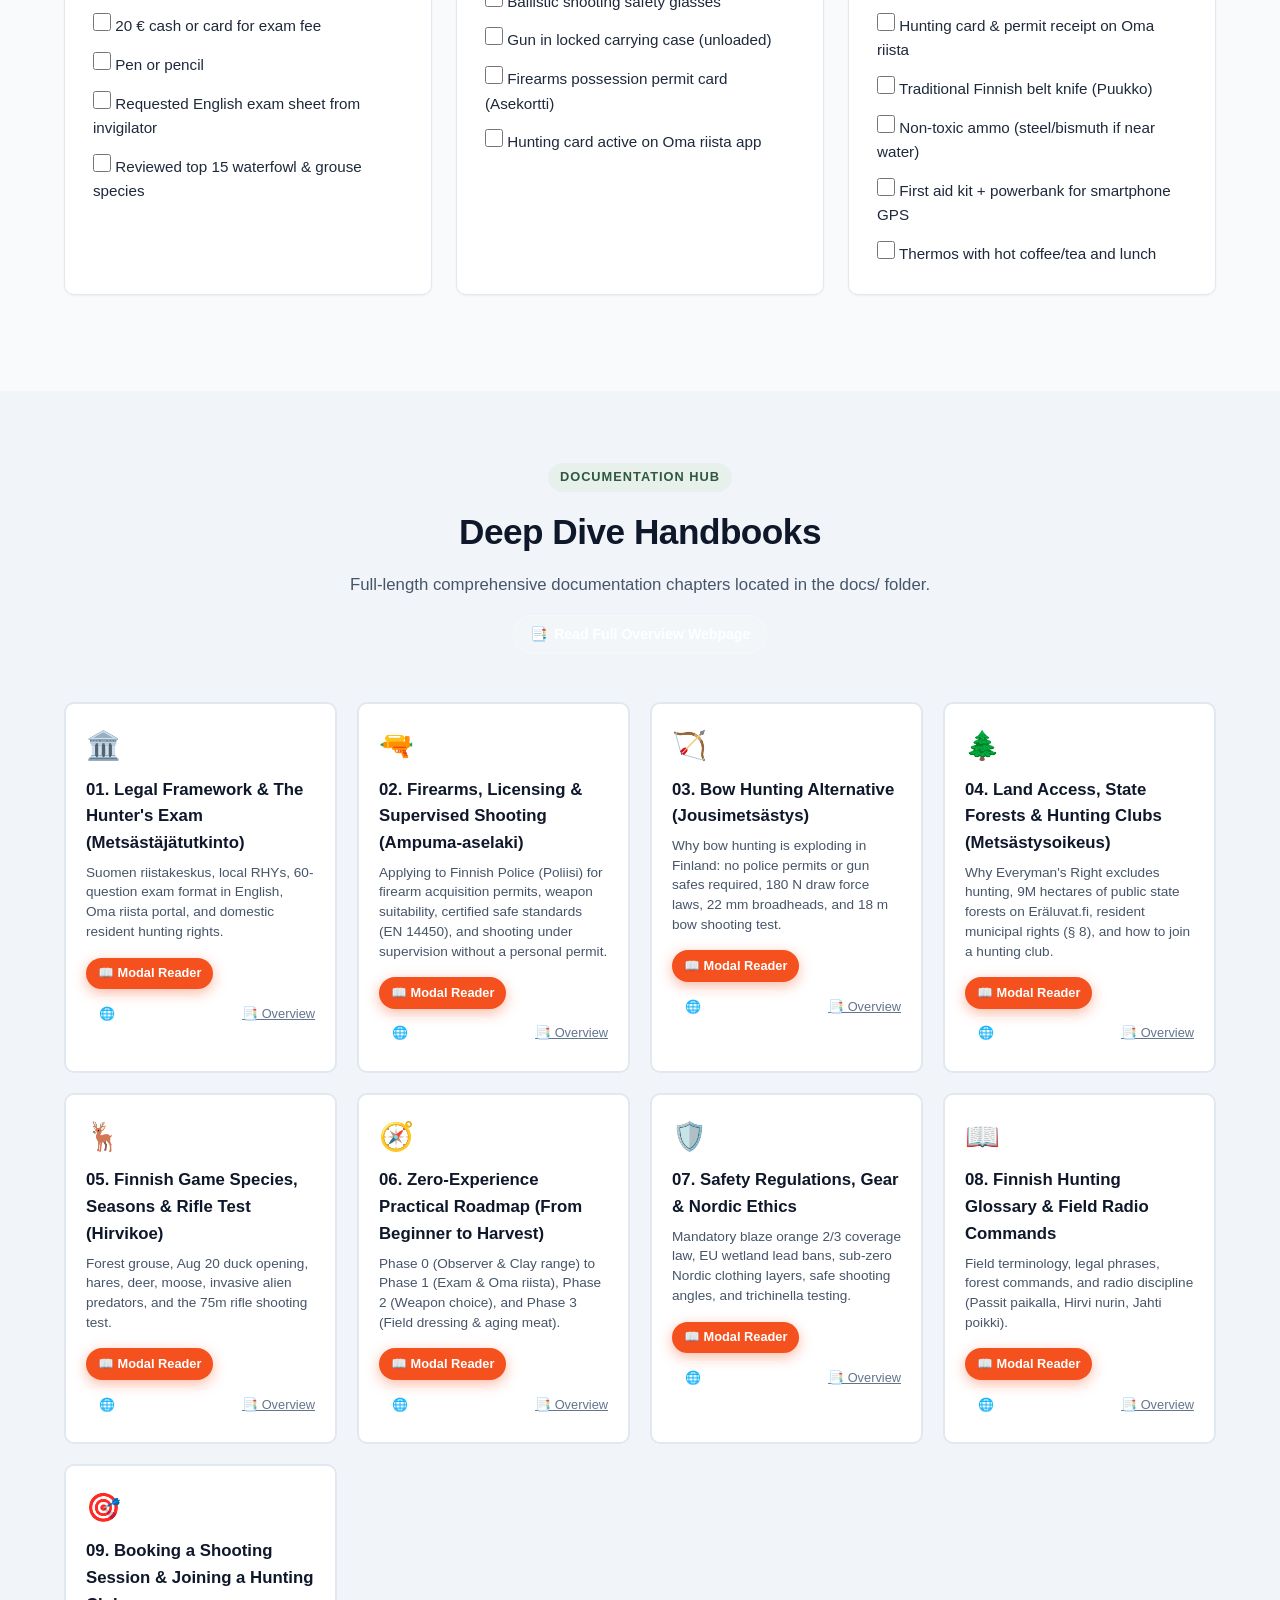
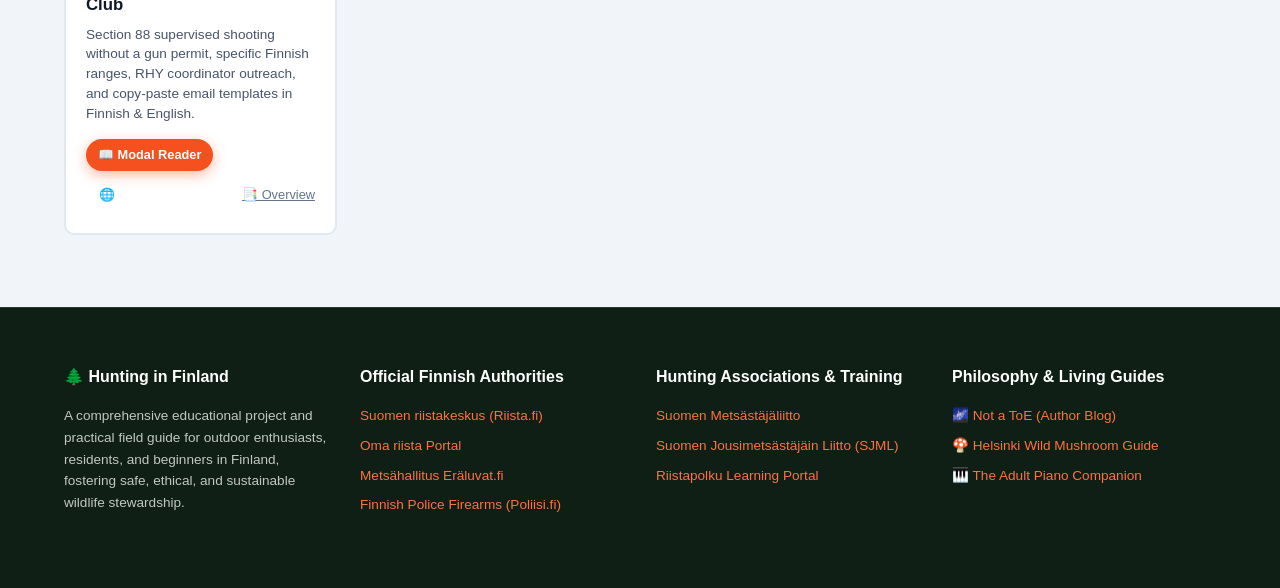
==== commit c1f1c1aa: "feat: turn README.md into standalone overview.html webpage and update chapter doc links" ====
--- a/index.html
+++ b/index.html
@@ -388,6 +388,11 @@
         <span id="sec-tag-docs" class="section-tag">Documentation Hub</span>
         <h2 id="sec-title-docs">Deep Dive Handbooks</h2>
         <p id="sec-sub-docs">Full-length comprehensive documentation chapters located in the docs/ folder.</p>
+        <div style="margin-top: 1rem;">
+          <a href="overview.html" class="btn btn-secondary" style="font-size: 0.88rem; padding: 0.45rem 1rem; border-radius: 9999px; text-decoration: none; display: inline-flex; align-items: center; gap: 0.4rem;">
+            📑 <span id="sec-btn-overview">Read Full Overview Webpage</span>
+          </a>
+        </div>
       </div>
 
       <div id="docs-cards-grid" style="display: grid; grid-template-columns: repeat(auto-fit, minmax(260px, 1fr)); gap: 1.25rem;">
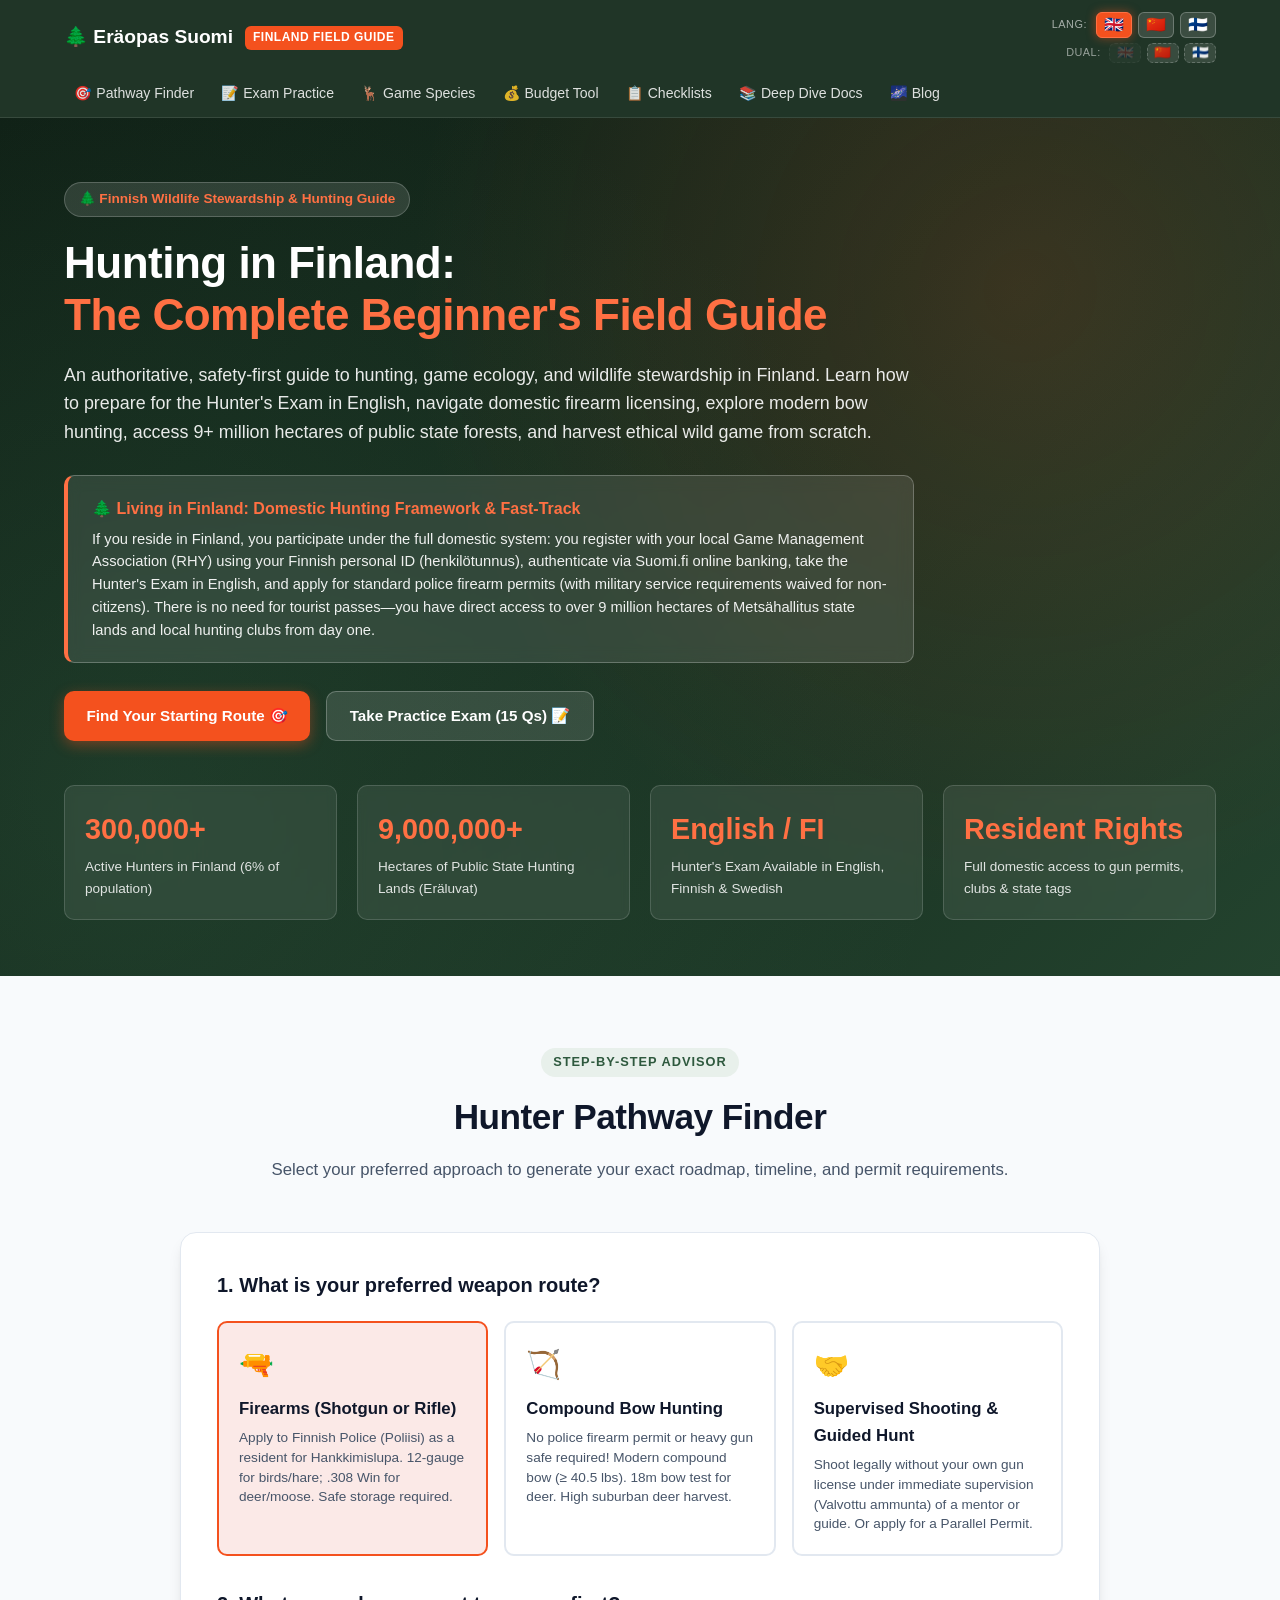
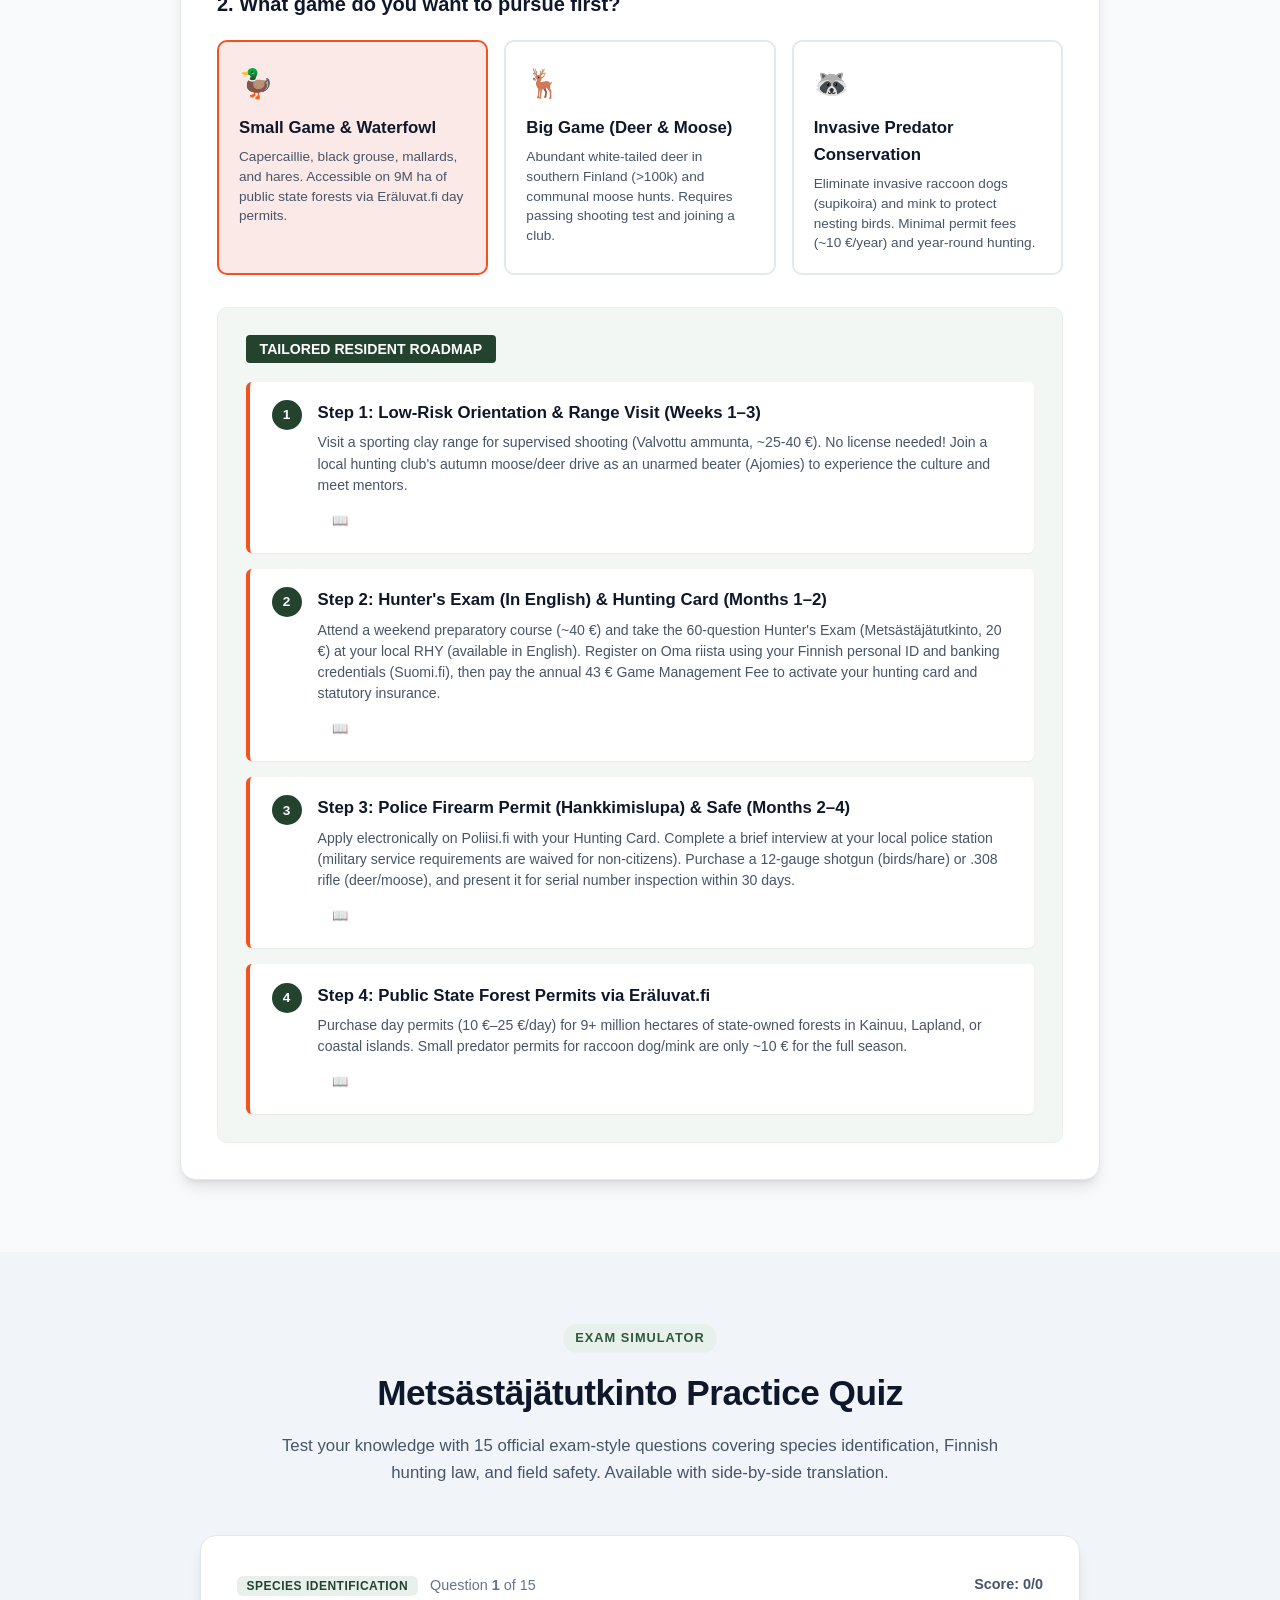
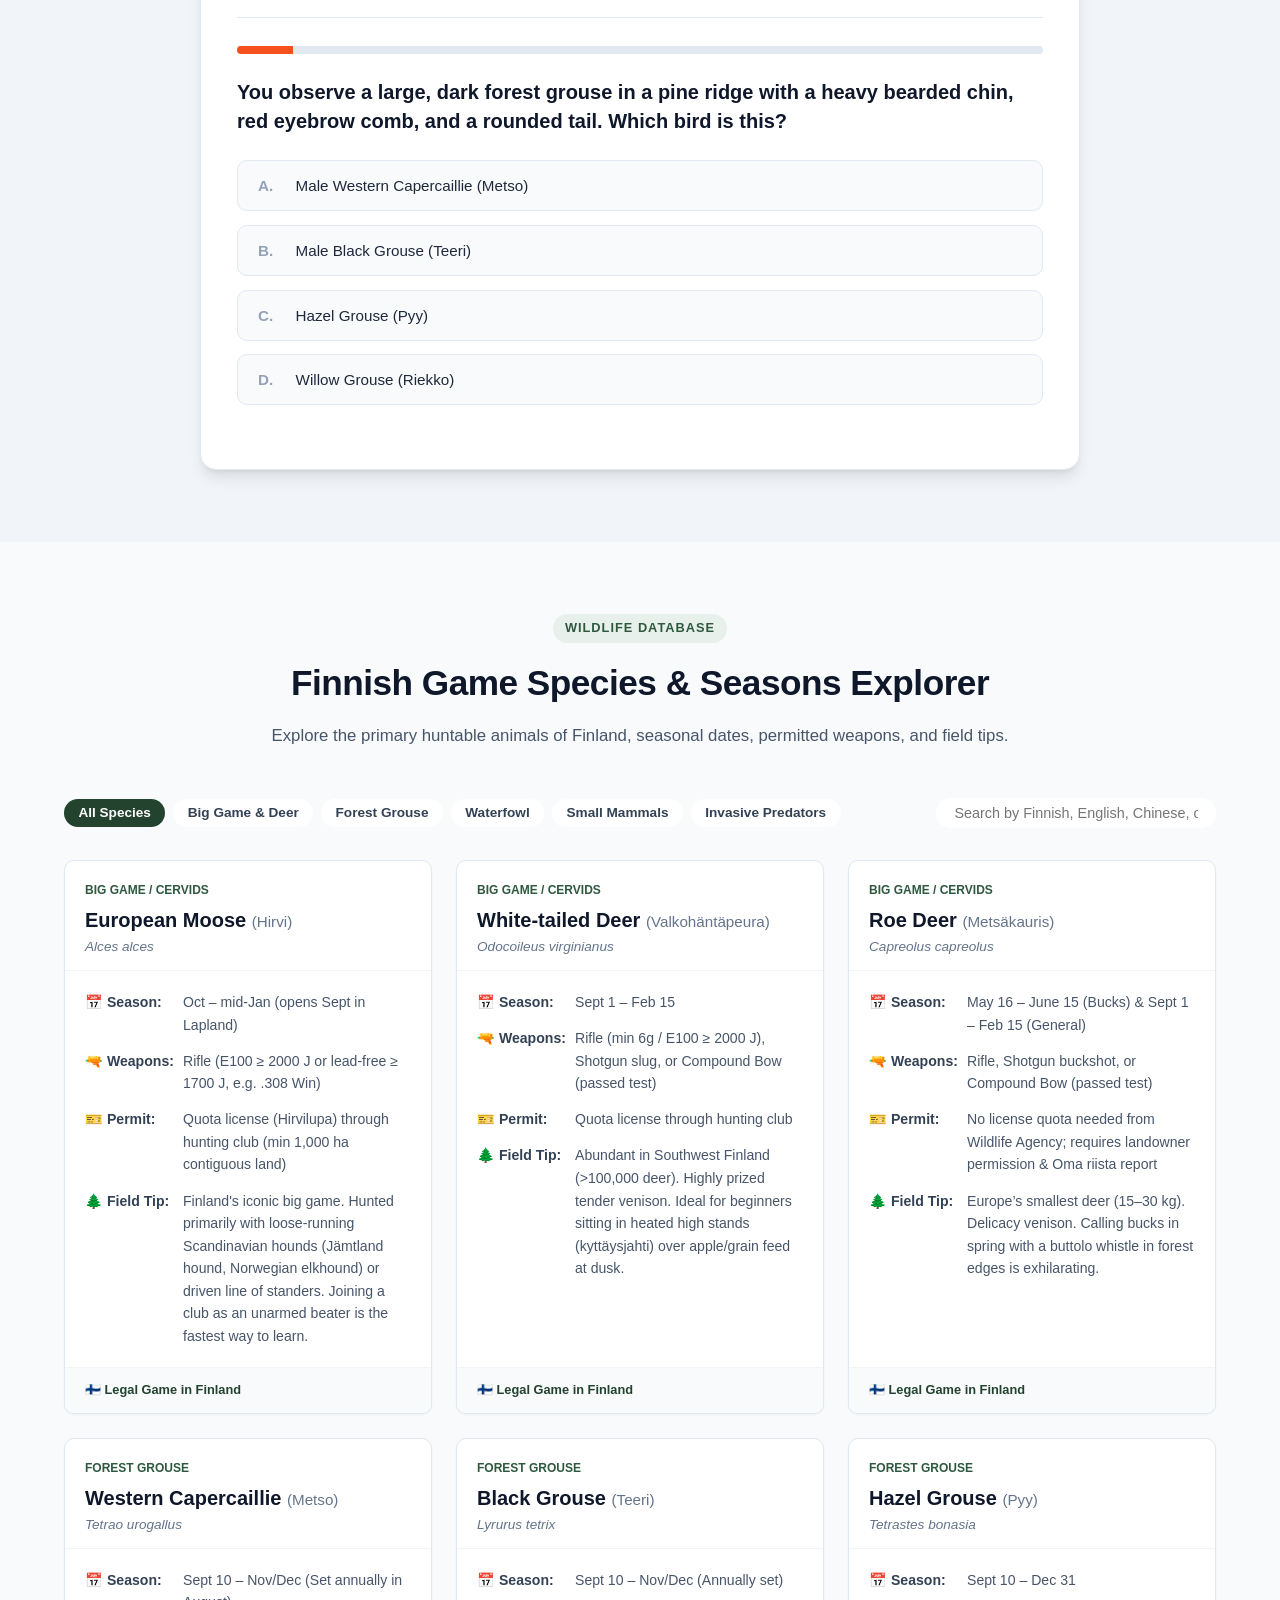
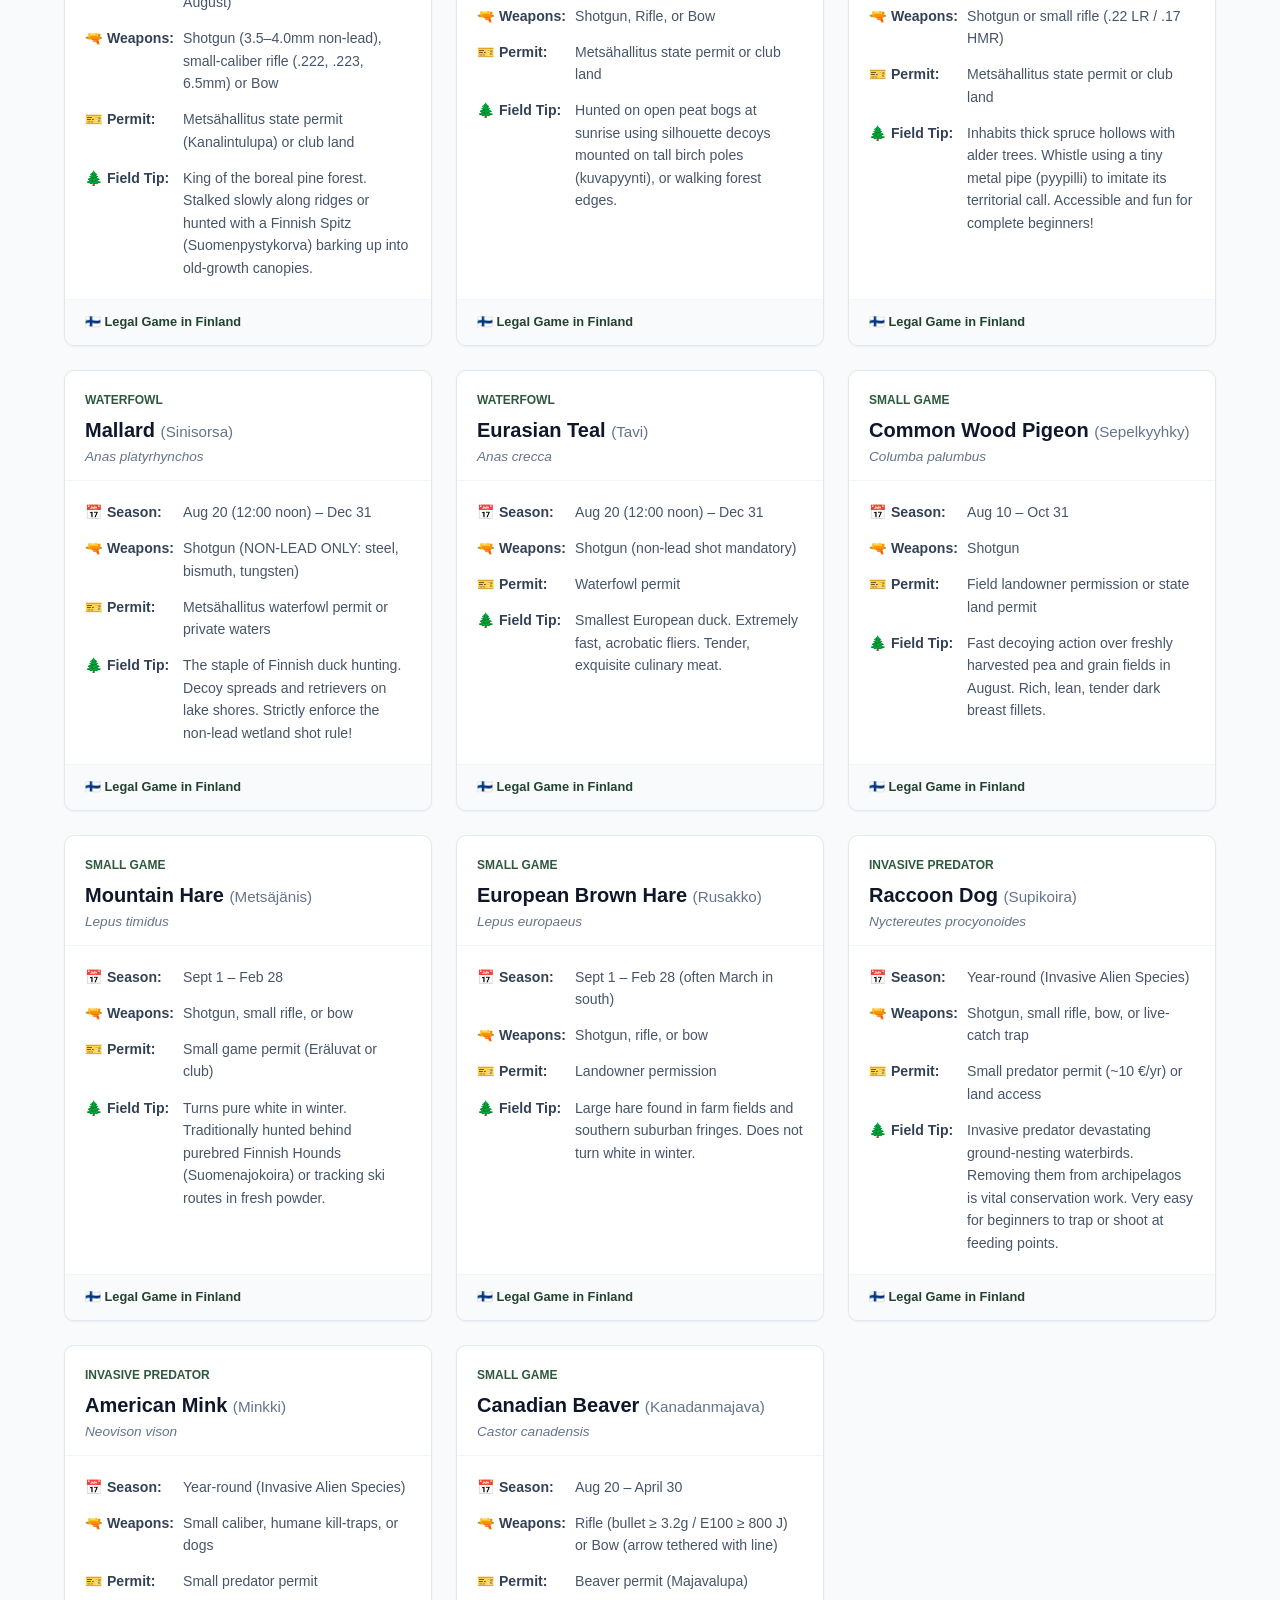
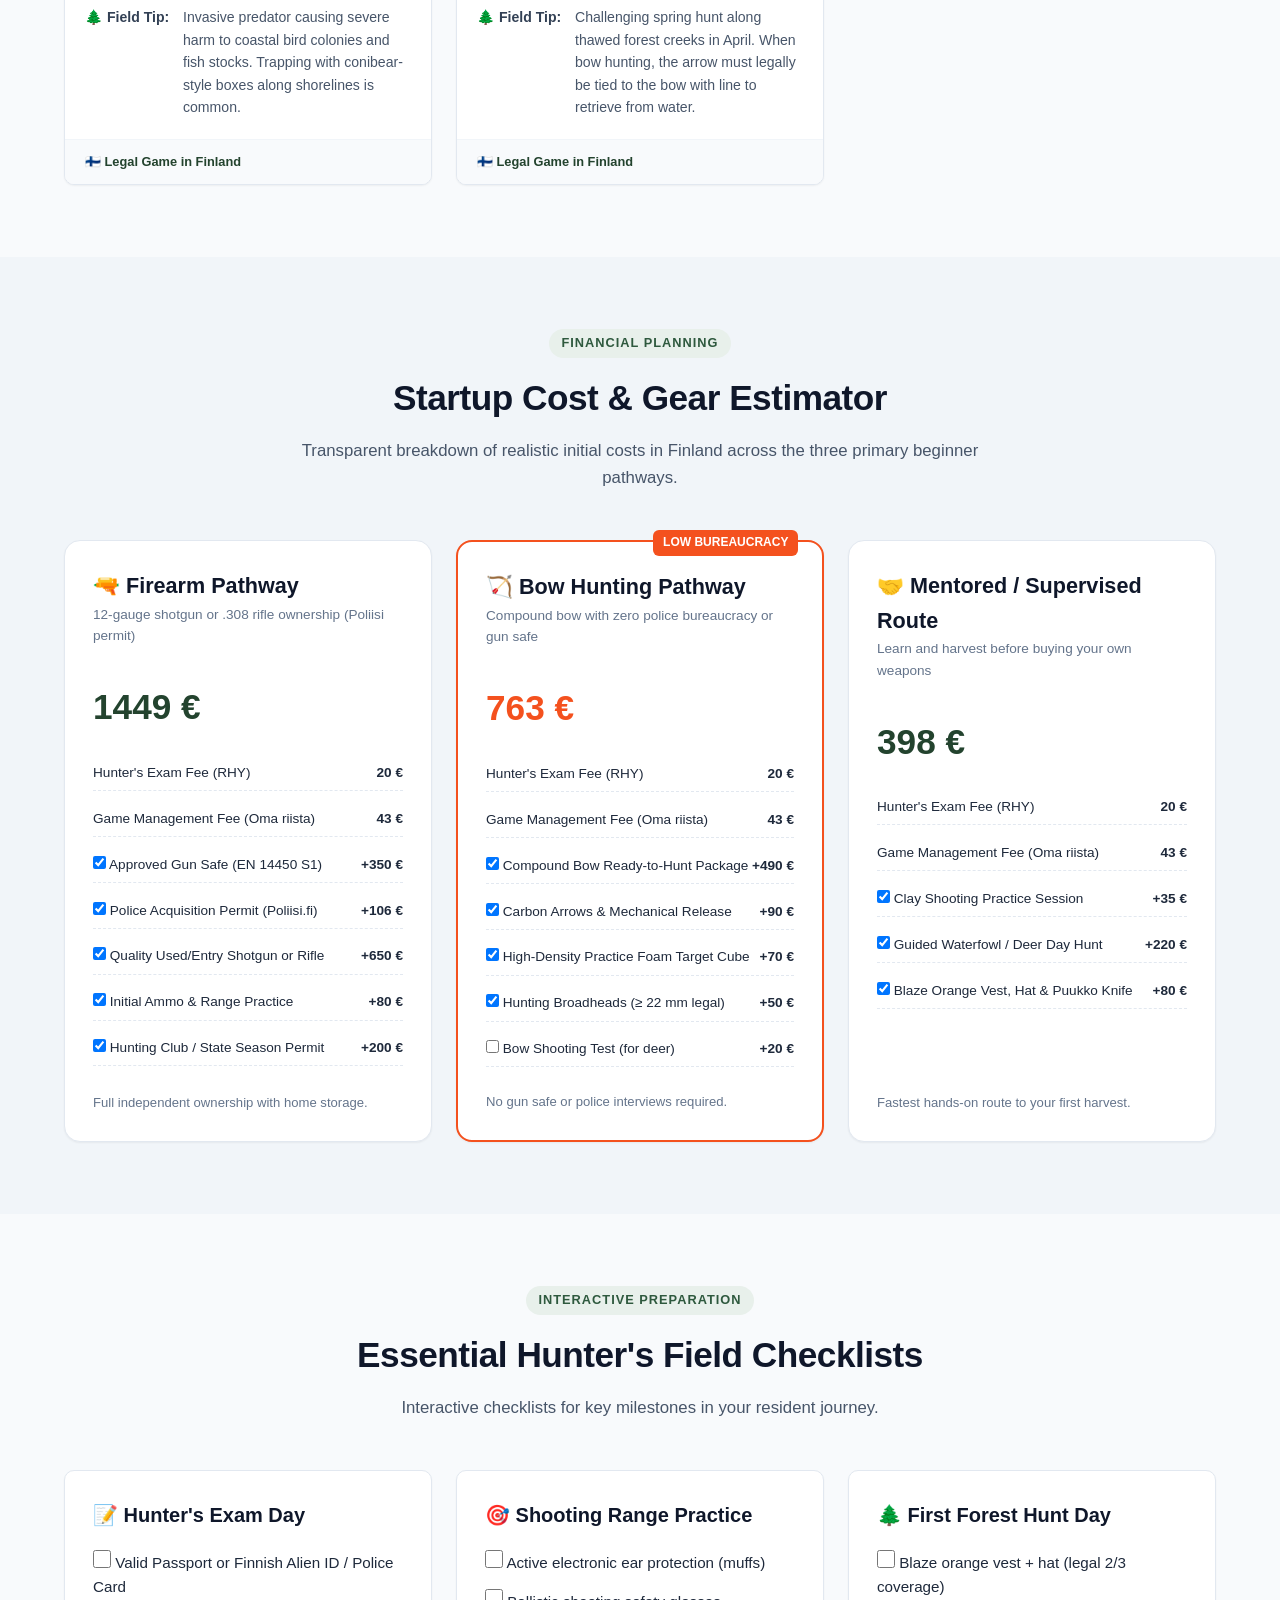
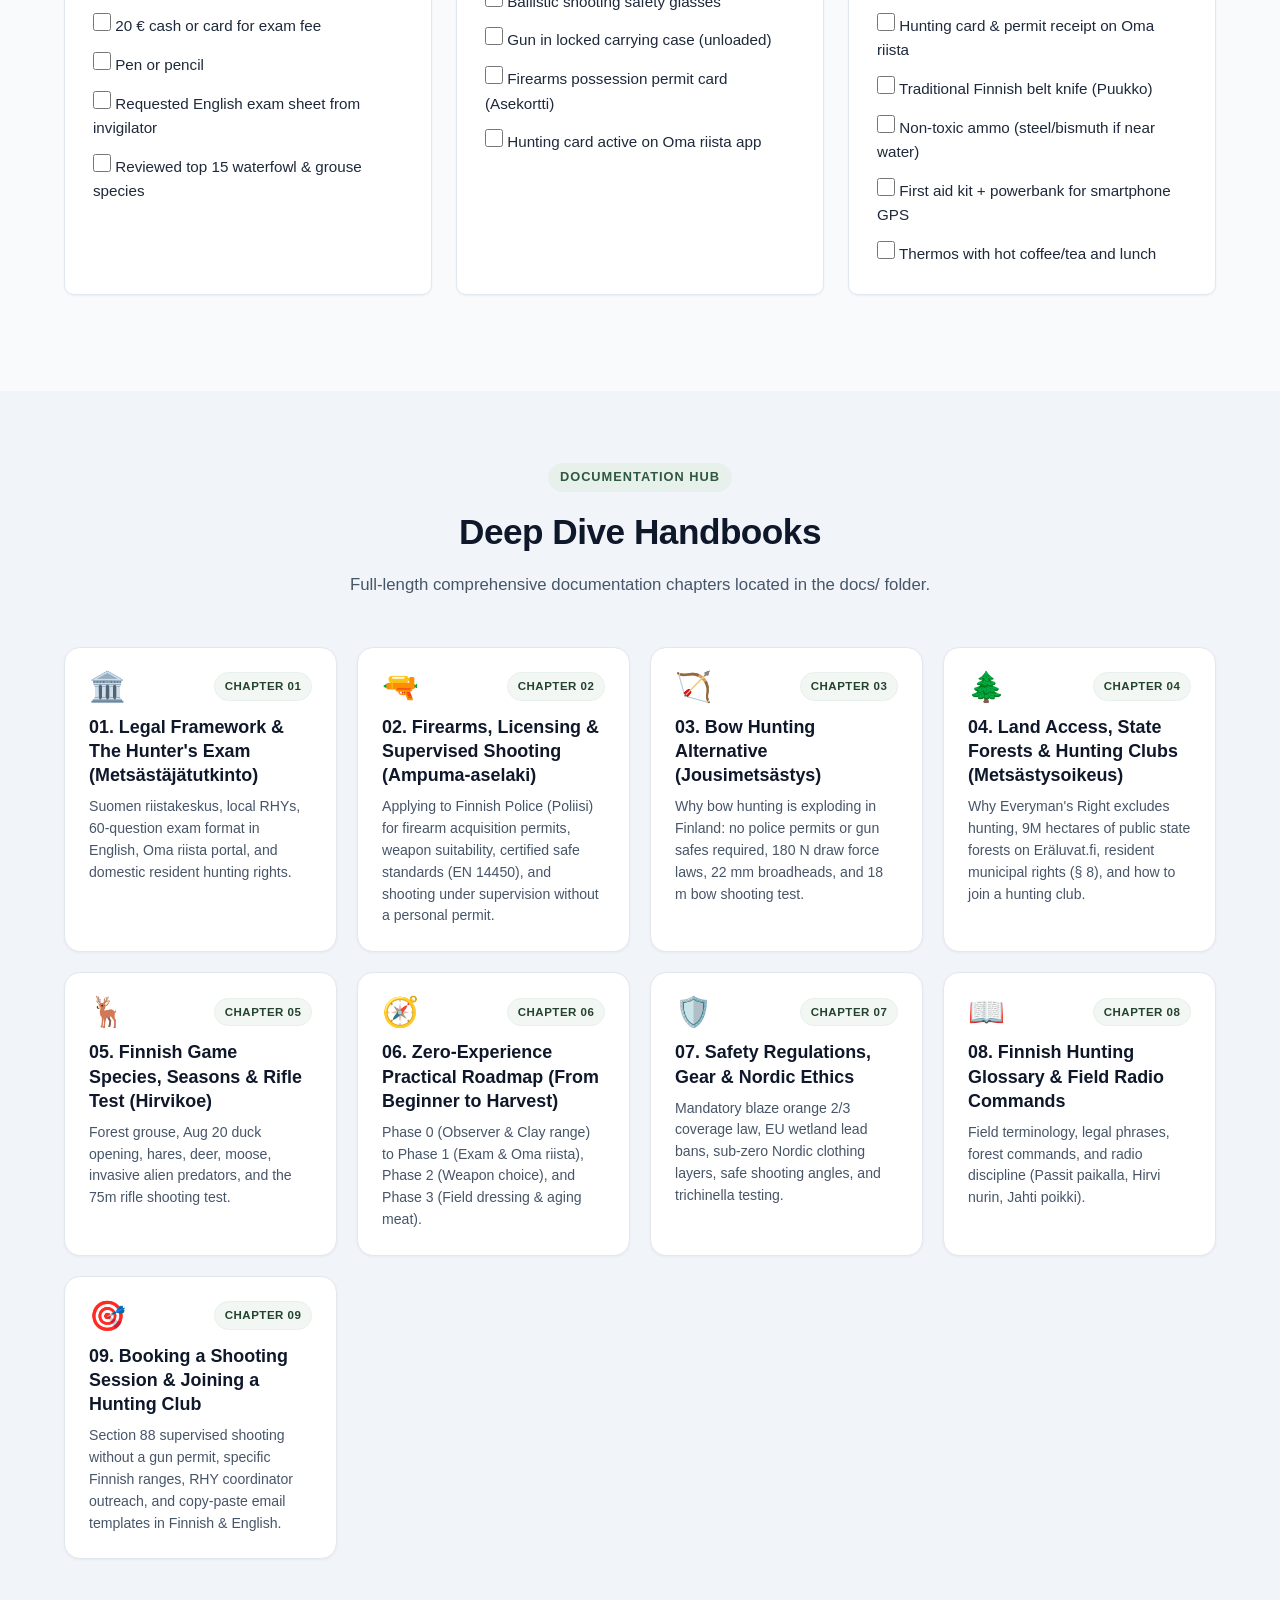
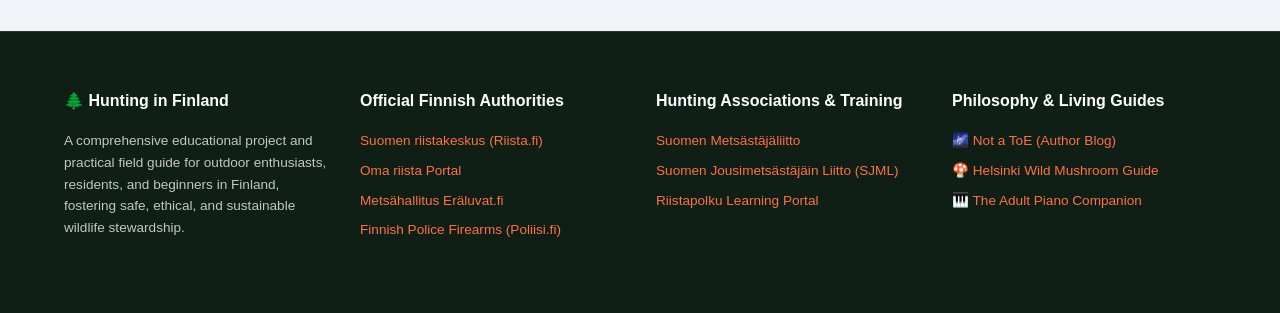
==== commit 60517430: "fix(ui): simplify handbook cards to be cleanly clickable without redundant text links" ====
--- a/index.html
+++ b/index.html
@@ -388,11 +388,6 @@
         <span id="sec-tag-docs" class="section-tag">Documentation Hub</span>
         <h2 id="sec-title-docs">Deep Dive Handbooks</h2>
         <p id="sec-sub-docs">Full-length comprehensive documentation chapters located in the docs/ folder.</p>
-        <div style="margin-top: 1rem;">
-          <a href="overview.html" class="btn btn-secondary" style="font-size: 0.88rem; padding: 0.45rem 1rem; border-radius: 9999px; text-decoration: none; display: inline-flex; align-items: center; gap: 0.4rem;">
-            📑 <span id="sec-btn-overview">Read Full Overview Webpage</span>
-          </a>
-        </div>
       </div>
 
       <div id="docs-cards-grid" style="display: grid; grid-template-columns: repeat(auto-fit, minmax(260px, 1fr)); gap: 1.25rem;">
@@ -444,6 +439,7 @@
           <select id="reader-chapter-select" class="reader-select" aria-label="Select Chapter">
             <!-- Populated dynamically -->
           </select>
+          <a id="reader-standalone-link" href="#" target="_blank" class="reader-close-btn" style="text-decoration: none; display: inline-flex; align-items: center; gap: 0.35rem;" title="Open standalone chapter webpage in a new tab">↗ <span id="reader-standalone-text">Standalone Page</span></a>
         </div>
         <div style="font-size: 0.88rem; color: rgba(255,255,255,0.85);">
           📖 <span id="reader-status-text">Finnish Hunting Handbook</span>
--- a/styles.css
+++ b/styles.css
@@ -489,6 +489,74 @@
   font-size: 0.85rem;
   color: var(--color-slate-600);
   line-height: 1.45;
+}
+
+/* Clean Documentation Handbook Interactive Cards */
+.doc-card-interactive {
+  border: 1.5px solid var(--color-slate-200);
+  border-radius: var(--radius-lg);
+  padding: 1.5rem;
+  cursor: pointer;
+  transition: all 0.2s cubic-bezier(0.4, 0, 0.2, 1);
+  background-color: var(--color-white);
+  text-align: left;
+  display: flex;
+  flex-direction: column;
+  position: relative;
+  box-shadow: 0 1px 3px 0 rgba(0, 0, 0, 0.05);
+}
+
+.doc-card-interactive:hover,
+.doc-card-interactive:focus-visible {
+  border-color: var(--color-pine-600);
+  transform: translateY(-4px);
+  box-shadow: 0 12px 24px -4px rgba(0, 0, 0, 0.08), 0 4px 6px -2px rgba(0, 0, 0, 0.04);
+  outline: none;
+}
+
+.doc-card-top {
+  display: flex;
+  align-items: center;
+  justify-content: space-between;
+  margin-bottom: 0.85rem;
+}
+
+.doc-card-top .opt-icon {
+  font-size: 1.85rem;
+  line-height: 1;
+}
+
+.doc-card-badge {
+  font-size: 0.72rem;
+  font-weight: 700;
+  text-transform: uppercase;
+  letter-spacing: 0.5px;
+  color: var(--color-pine-700);
+  background-color: var(--color-pine-50);
+  padding: 0.25rem 0.6rem;
+  border-radius: 9999px;
+  border: 1px solid var(--color-pine-100);
+}
+
+.doc-card-interactive h4 {
+  font-size: 1.12rem;
+  font-weight: 700;
+  color: var(--color-slate-900);
+  margin-bottom: 0.55rem;
+  line-height: 1.35;
+  transition: color var(--transition-fast);
+}
+
+.doc-card-interactive:hover h4 {
+  color: var(--color-pine-700);
+}
+
+.doc-card-interactive p {
+  font-size: 0.88rem;
+  color: var(--color-slate-600);
+  line-height: 1.55;
+  margin: 0;
+  flex: 1;
 }
 
 .wizard-results {
